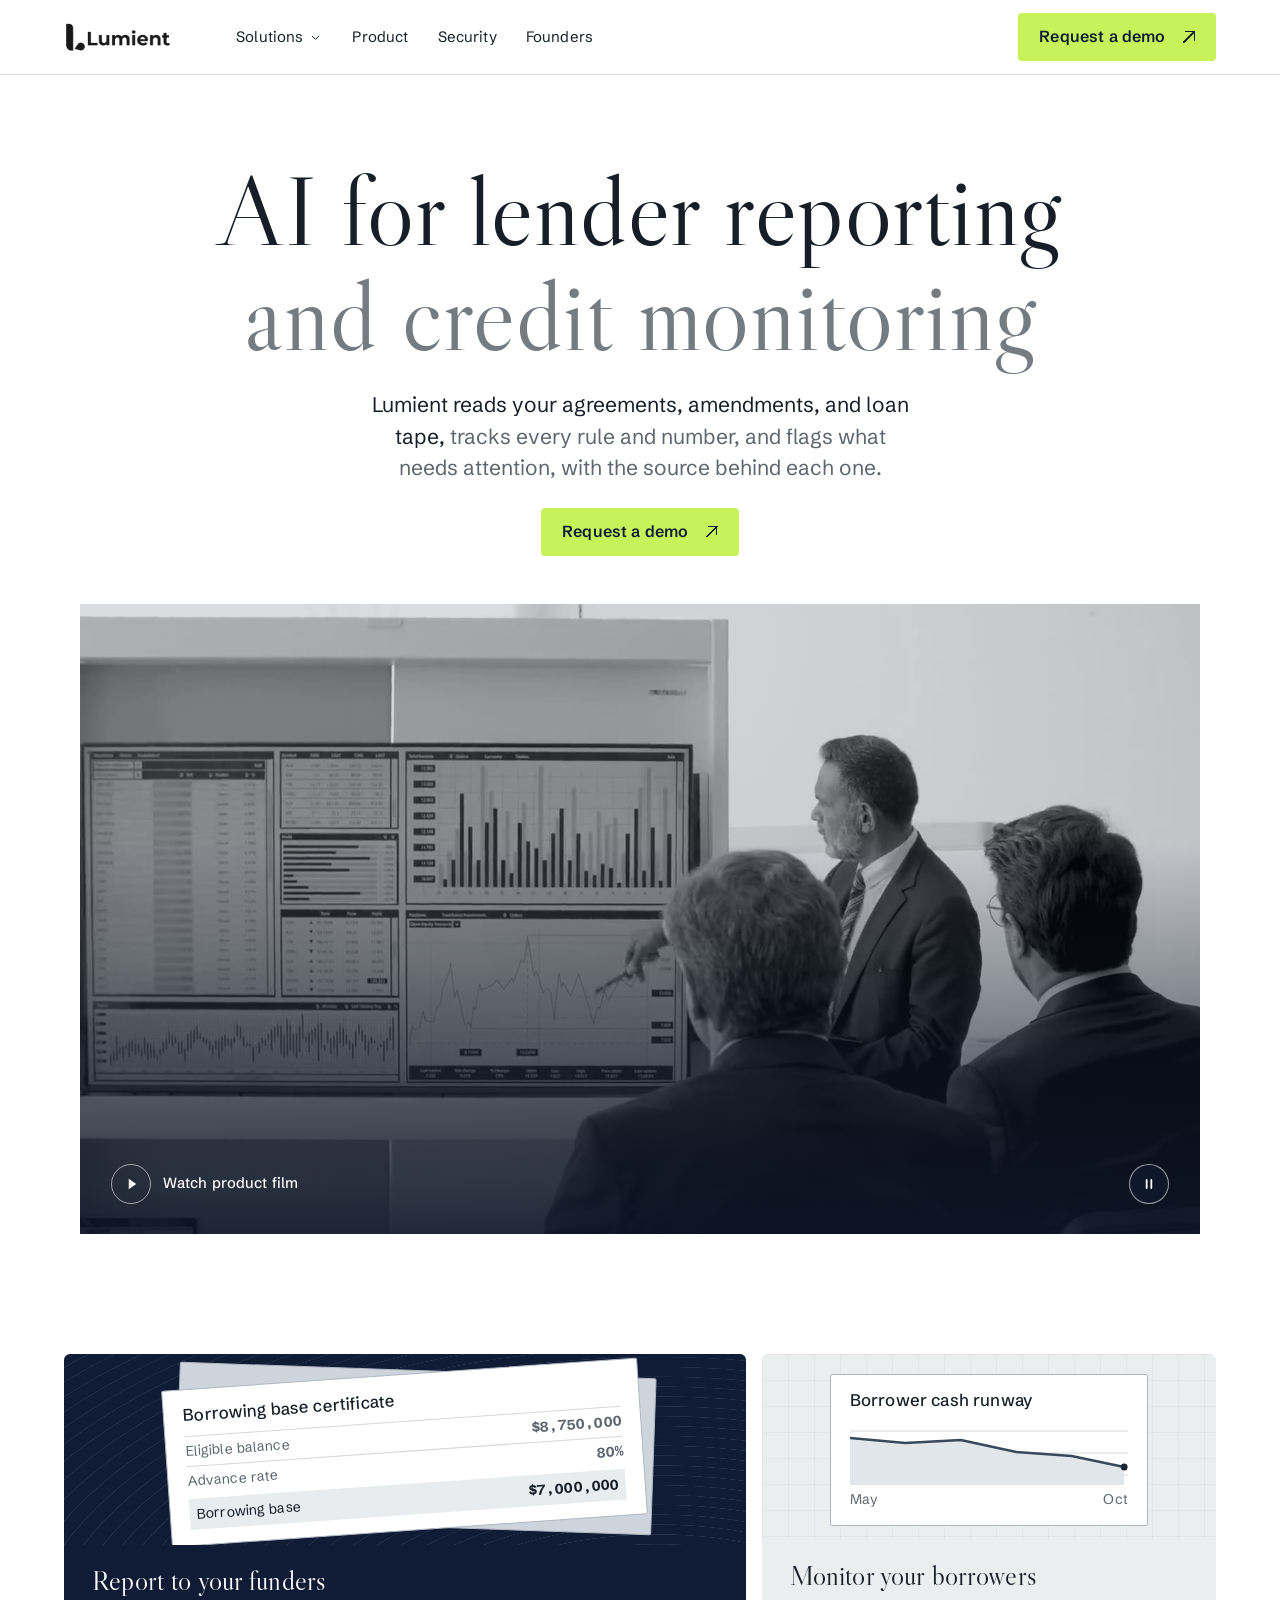
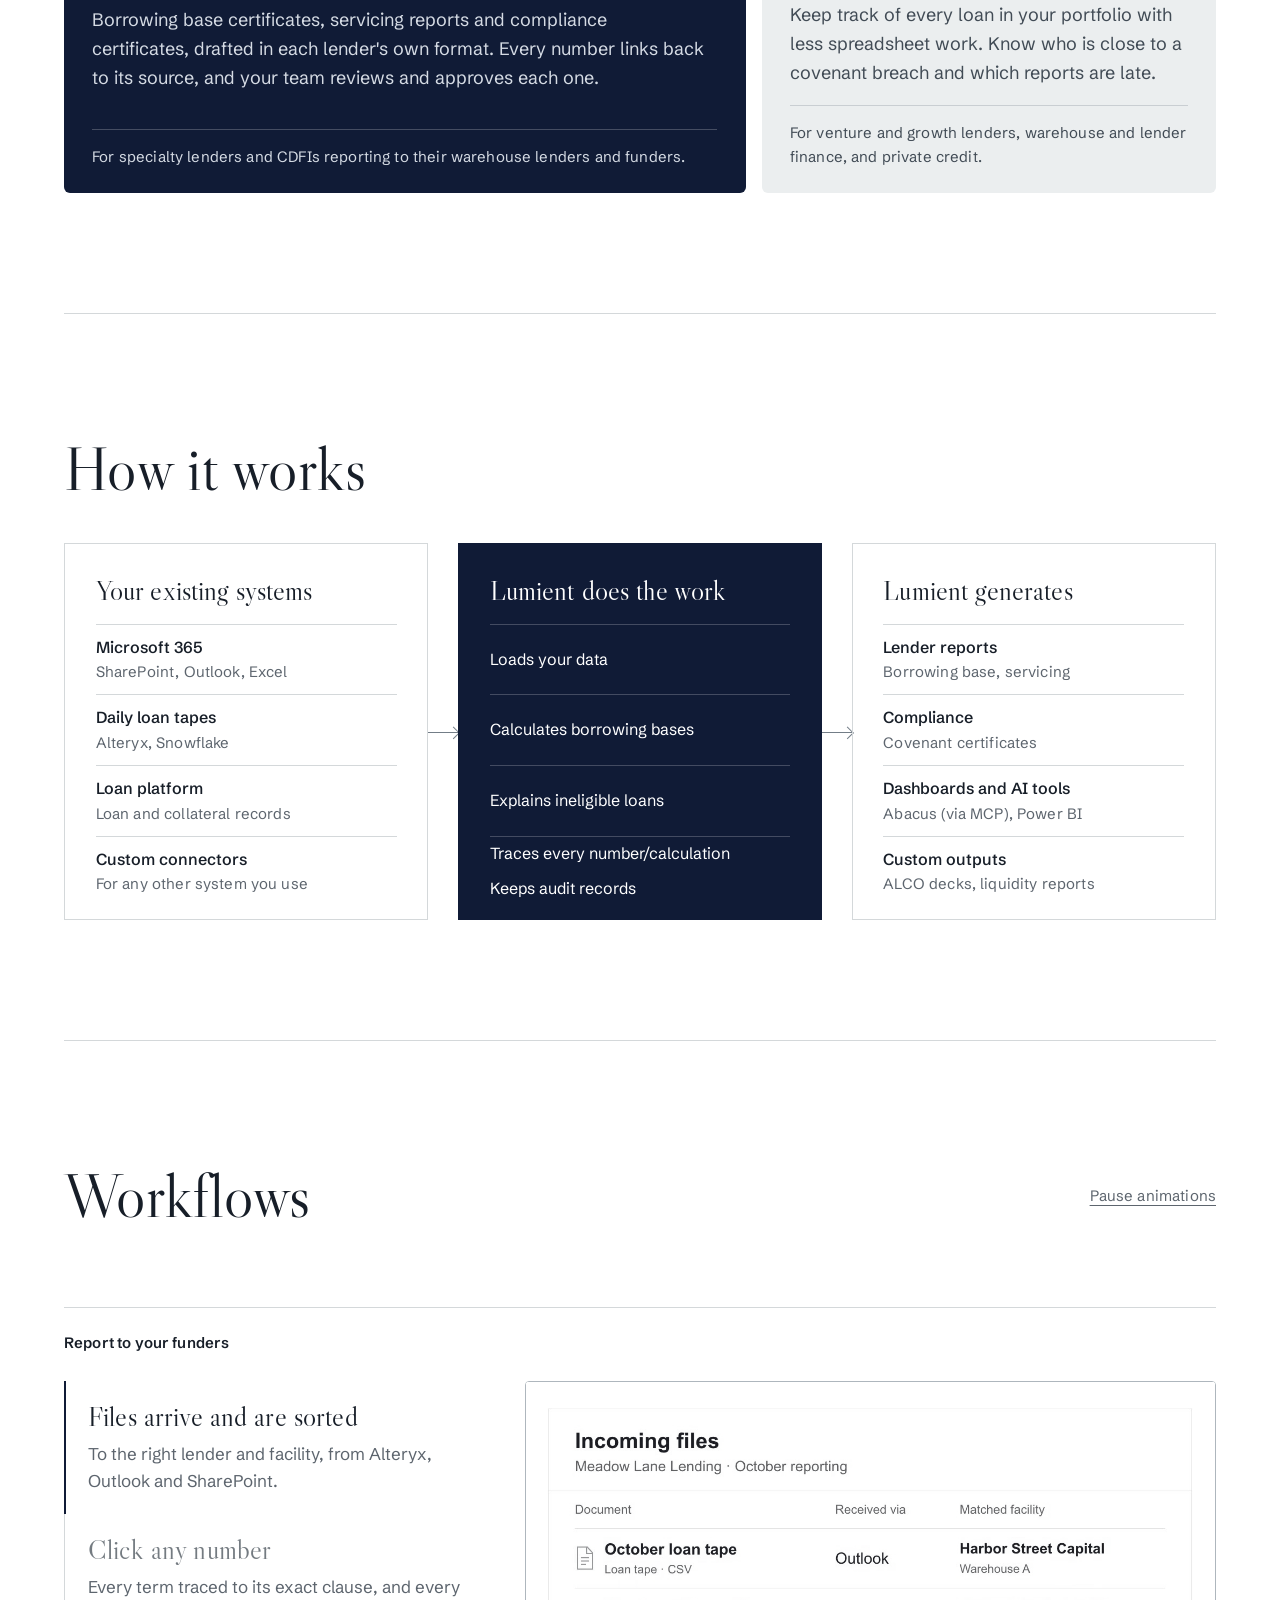
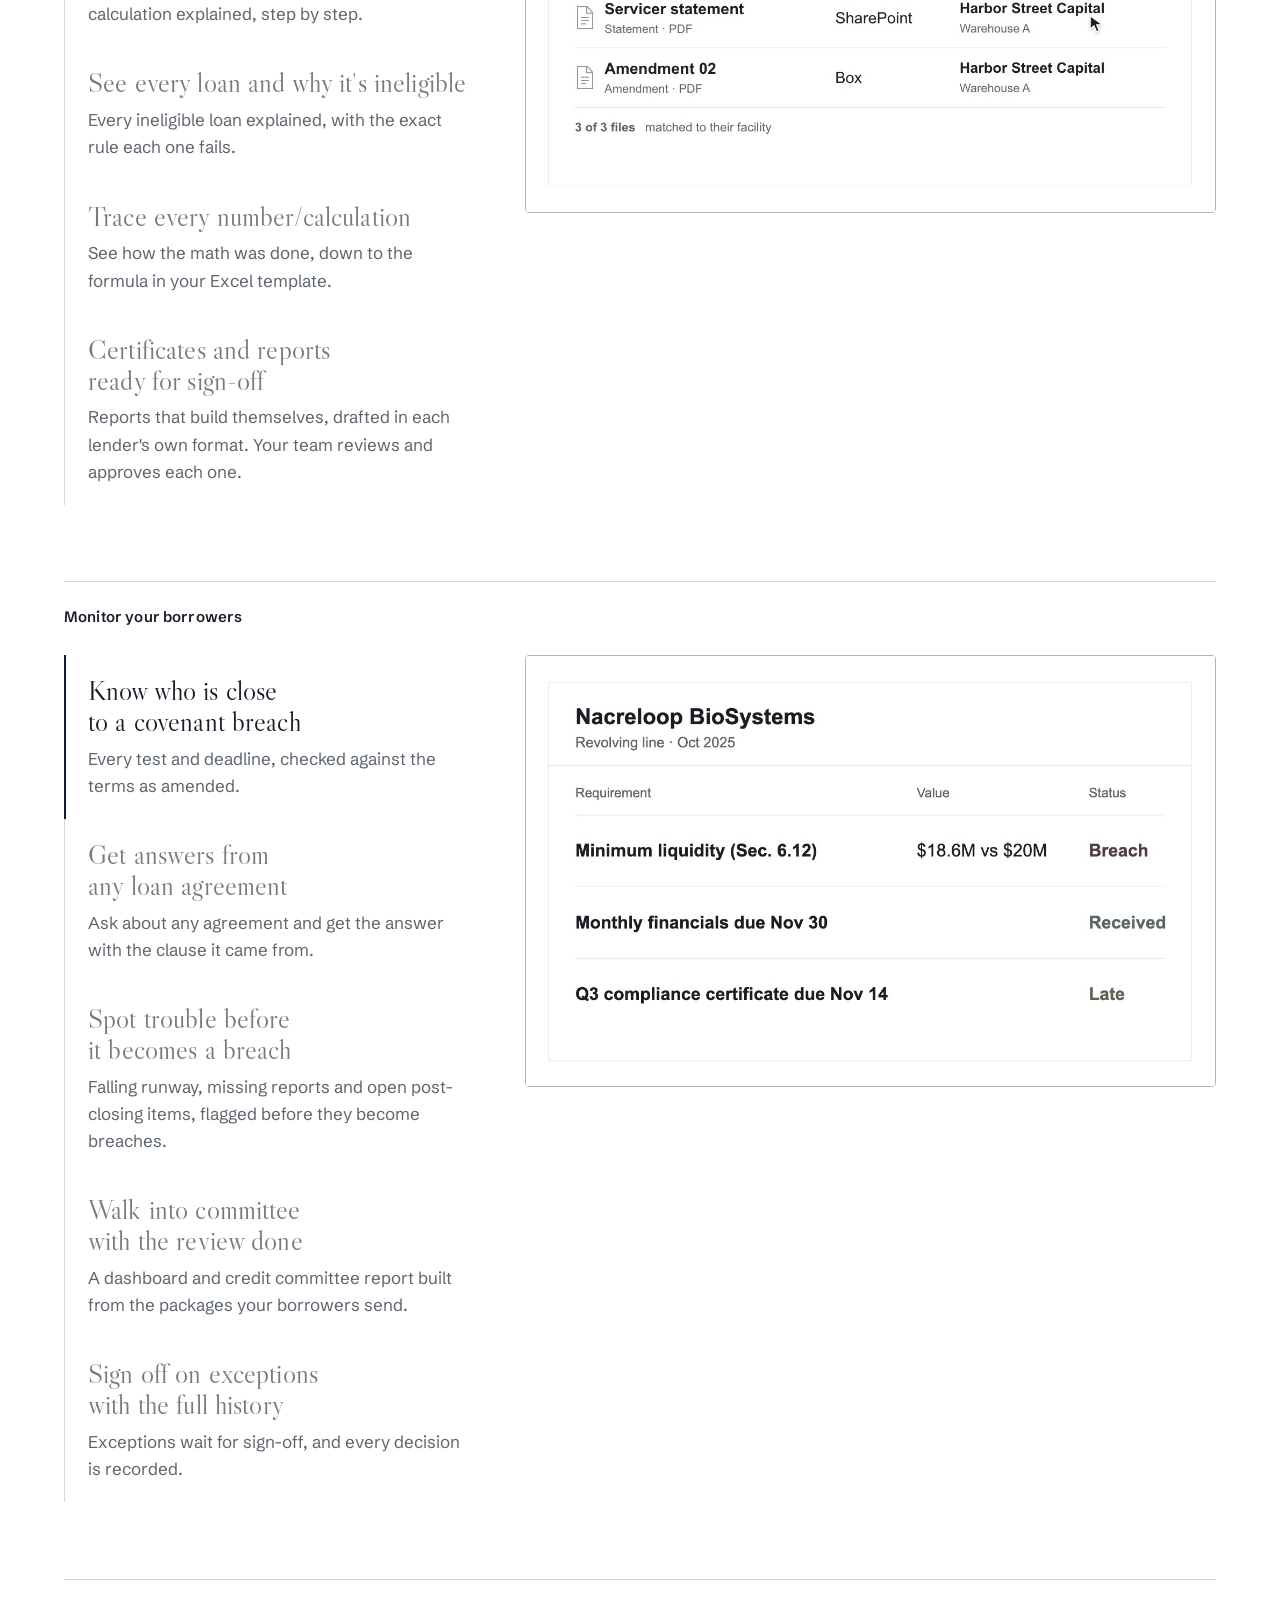
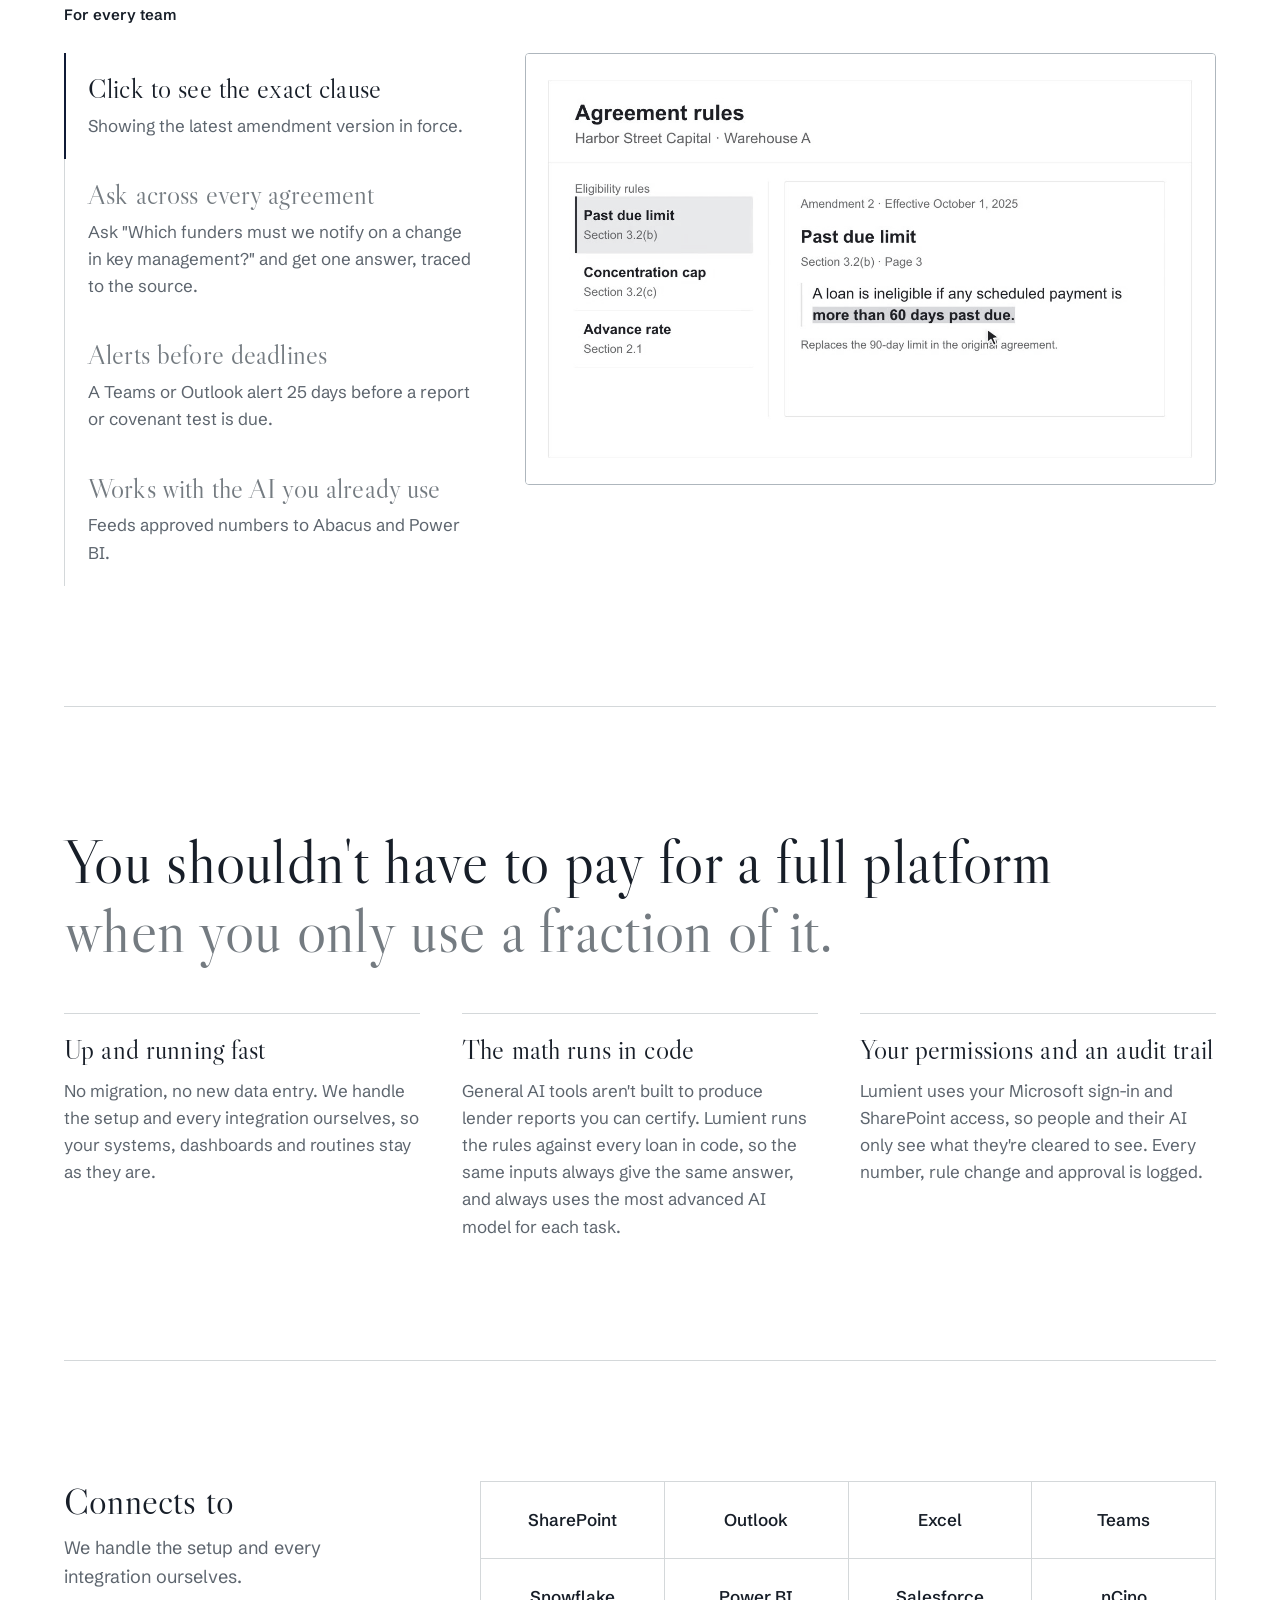
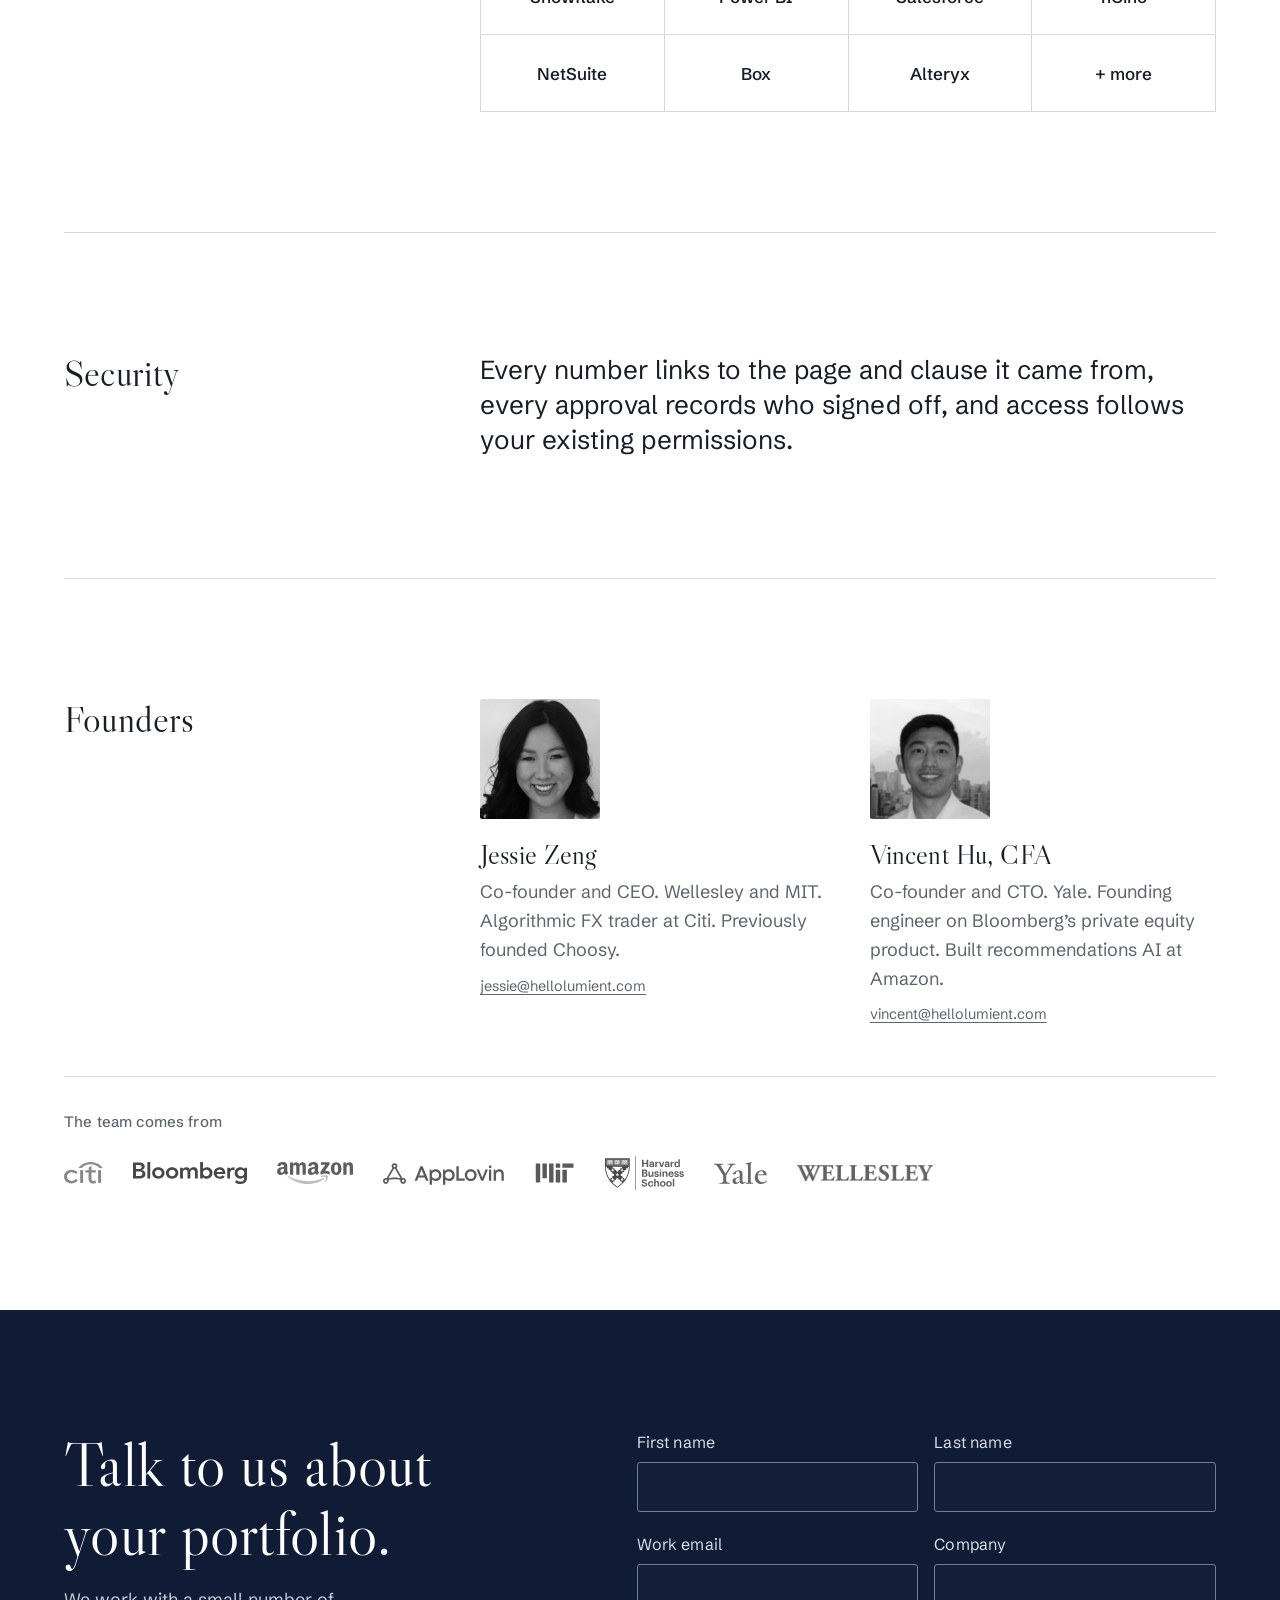
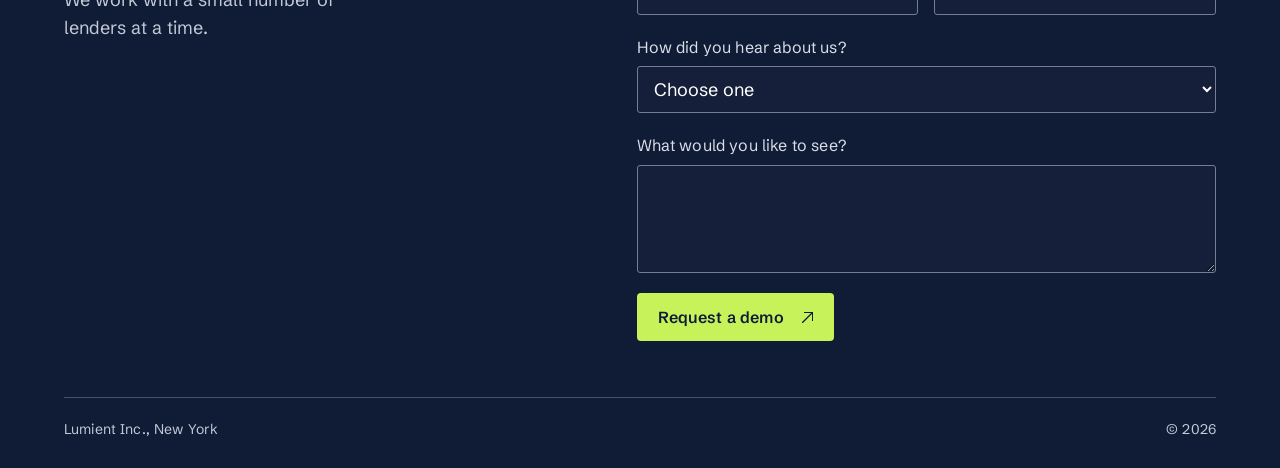
==== index.html @ a091b23a "Refine homepage sizing and visual hierarchy" ====
<!doctype html>
<html lang="en">
<head>
  <meta charset="utf-8">
  <meta name="viewport" content="width=device-width,initial-scale=1,viewport-fit=cover">
  <title>AI for lender reporting and credit monitoring</title>
  <meta name="description" content="Lumient reads your agreements, amendments, and loan tape, tracks every rule and number, and flags what needs attention, with the source behind each one.">
  <link rel="icon" href="favicon.png">
  <link rel="preload" href="fonts/LibreCaslonDisplay-Regular.woff2" as="font" type="font/woff2" crossorigin>
  <link rel="preload" href="fonts/SchibstedGrotesk-Variable.woff2" as="font" type="font/woff2" crossorigin>
  <link rel="preload" href="bg-montage.jpg" as="image" fetchpriority="high">
  <link rel="stylesheet" href="homepage.css">
  <script src="homepage.js" defer></script>
</head>
<body>
<a class="skip" href="#solutions">Skip to solutions</a>
<header class="hero" id="home">
  <div class="nav-wrap">
    <div class="in nav">
      <a class="logo" href="#home" aria-label="Lumient home"><img src="logo-white.png" alt="Lumient" width="140" height="40"></a>
      <button class="nav-toggle" type="button" aria-label="Navigation menu" aria-expanded="false" aria-controls="primary-nav"><svg class="icon" viewBox="0 0 24 24" aria-hidden="true" fill="none" stroke="currentColor" stroke-width="1.6" stroke-linecap="round" stroke-linejoin="round"><path d="M3 7h18 M3 12h18 M3 17h18"/></svg></button>
      <nav aria-label="Main" id="primary-nav">
        <details class="solutions-menu">
          <summary>Solutions <svg class="icon" viewBox="0 0 24 24" aria-hidden="true" fill="none" stroke="currentColor" stroke-width="1.6" stroke-linecap="round" stroke-linejoin="round"><path d="m7 10 5 5 5-5"/></svg></summary>
          <div class="dropdown">
            <a href="#report"><svg class="icon" viewBox="0 0 24 24" aria-hidden="true" fill="none" stroke="currentColor" stroke-width="1.6" stroke-linecap="round" stroke-linejoin="round"><path d="M5 3h10l4 4v14H5z M14 3v5h5 M8 12h8 M8 16h6"/></svg> Report to your funders</a>
            <a href="#monitor"><svg class="icon" viewBox="0 0 24 24" aria-hidden="true" fill="none" stroke="currentColor" stroke-width="1.6" stroke-linecap="round" stroke-linejoin="round"><path d="M3 18V5 M3 18h18 M6 14l4-5 4 3 6-7"/></svg> Monitor your borrowers</a>
          </div>
        </details>
        <a href="#features">Product</a><a href="#trust">Security</a><a href="#team">Founders</a>
      </nav>
      <a class="btn btn-cta nav-demo" href="#contact">Request a demo</a>
    </div>
  </div>
  <div class="in hero-copy">
    <h1>AI for lender reporting <span>and credit monitoring</span></h1>
    <p>Lumient reads your agreements, amendments, and loan tape, <span>tracks every rule and number, and flags what needs attention, with the source behind each one.</span></p>
    <a class="btn btn-cta" href="#contact">Request a demo</a>
  </div>
  <div class="in hero-film">
    <video class="hero-bg" data-src="bg-montage.mp4" poster="bg-montage.jpg" muted loop playsinline preload="none" aria-hidden="true"></video>
    <a href="lumient-film.mp4" class="film-link"><svg class="icon" viewBox="0 0 24 24" aria-hidden="true" fill="none" stroke="currentColor" stroke-width="1.6" stroke-linecap="round" stroke-linejoin="round"><path d="m9 5 10 7-10 7z" fill="currentColor" stroke="none"/></svg> Watch product film</a>
    <button class="motion-control hero-motion" aria-label="Pause animations" type="button" hidden><svg class="icon" viewBox="0 0 24 24" aria-hidden="true" fill="none" stroke="currentColor" stroke-width="1.6" stroke-linecap="round" stroke-linejoin="round"><path d="M8 5v14 M16 5v14" stroke-width="3"/></svg></button>
  </div>
</header>
<dialog id="film-dialog" aria-label="Lumient product film">
  <button type="button" class="film-close" aria-label="Close film"><svg class="icon" viewBox="0 0 24 24" aria-hidden="true" fill="none" stroke="currentColor" stroke-width="1.6" stroke-linecap="round" stroke-linejoin="round"><path d="m6 6 12 12 M18 6 6 18"/></svg></button>
  <video loading="lazy" data-src="lumient-film.mp4" poster="lumient-film-poster.jpg" controls playsinline preload="none" aria-label="Lumient product film"></video>
</dialog>
<main>
  <section class="solutions in" id="solutions" aria-label="Solutions">
    <article class="job-card">
      <div class="job-art report-art" aria-hidden="true">
        <div class="sheet-back"></div><div class="sheet"><div class="sheet-caption">Borrowing base certificate</div><div class="sheet-line"><span>Eligible balance</span><b>$8,750,000</b></div><div class="sheet-line"><span>Advance rate</span><b>80%</b></div><div class="sheet-total"><span>Borrowing base</span><b>$7,000,000</b></div></div>
      </div>
      <div class="job-copy"><h2><a href="#report">Report to your funders</a></h2>
      <p>Borrowing base certificates, servicing reports and compliance certificates, drafted in each lender's own format. Every number links back to its source, and your team reviews and approves each one.</p>
      <p class="audience">For specialty lenders and CDFIs reporting to their warehouse lenders and funders.</p></div>
    </article>
    <article class="job-card">
      <div class="job-art monitor-art" aria-hidden="true">
        <div class="chart-sheet"><div class="sheet-caption">Borrower cash runway</div>
        <div class="spark"><svg viewBox="0 0 286 64" preserveAspectRatio="none"><path d="M0 10H286 M0 32H286 M0 54H286" fill="none" stroke="#d7dce0"/><path d="M0 17L57 22 114 19 171 31 228 35 282 46V64H0Z" fill="#e1e6eb"/><path d="M0 17L57 22 114 19 171 31 228 35 282 46" fill="none" stroke="#39495c" stroke-width="2.5"/><circle cx="282" cy="46" r="3.5" fill="#182537"/></svg></div>
        <div class="chart-axis"><span>May</span><span>Oct</span></div></div>
      </div>
      <div class="job-copy"><h2><a href="#monitor">Monitor your borrowers</a></h2>
      <p>Keep track of every loan in your portfolio with less spreadsheet work. Know who is close to a covenant breach and which reports are late.</p>
      <p class="audience">For venture and growth lenders, warehouse and lender finance, and private credit.</p></div>
    </article>
  </section>
  <section class="how" aria-labelledby="how-title"><div class="in">
    <h2 id="how-title">How it works</h2>
    <ol class="flow"><li class="flow-step"><h3>Your existing systems</h3><ul><li><strong>Microsoft 365</strong> <small>SharePoint, Outlook, Excel</small></li><li><strong>Daily loan tapes</strong> <small>Alteryx, Snowflake</small></li><li><strong>Loan platform</strong> <small>Loan and collateral records</small></li><li><strong>Custom connectors</strong> <small>For any other system you use</small></li></ul></li>
<li class="flow-step"><h3>Lumient does the work</h3><ul><li>Loads your data</li><li>Calculates borrowing bases</li><li>Explains ineligible loans</li><li>Traces every number/calculation</li><li>Keeps audit records</li></ul></li>
<li class="flow-step"><h3>Lumient generates</h3><ul><li><strong>Lender reports</strong> <small>Borrowing base, servicing</small></li><li><strong>Compliance</strong> <small>Covenant certificates</small></li><li><strong>Dashboards and AI tools</strong> <small>Abacus (via MCP), Power BI</small></li><li><strong>Custom outputs</strong> <small>ALCO decks, liquidity reports</small></li></ul></li></ol>
  </div></section>
  <section class="workflows in" id="features">
    <div class="workflow-heading"><h2>Workflows</h2><button class="motion-switch" hidden type="button">Pause animations</button></div>
      <section class="workflow-group" id="report" aria-labelledby="report-title">
        <h3 class="group-label" id="report-title">Report to your funders</h3>
        <div class="workflow-layout">
          <div class="workflow-steps">
          <article class="workflow-step" id="step-files">
            <h4><a href="#step-files">Files arrive and are sorted</a></h4>
            <p>To the right lender and facility, from Alteryx, Outlook and SharePoint.</p>
            <div class="clip-slot"><video class="workflow-clip" loading="lazy" data-src="feat-files.mp4" poster="feat-files.jpg" muted loop playsinline preload="none" aria-label="Files arrive and are sorted"></video></div>
          </article>
          <article class="workflow-step" id="step-borrowing-base">
            <h4><a href="#step-borrowing-base">Click any number</a></h4>
            <p>Every term traced to its exact clause, and every calculation explained, step by step.</p>
            <div class="clip-slot"><video class="workflow-clip" loading="lazy" data-src="feat-borrowing-base.mp4" poster="feat-borrowing-base.jpg" muted loop playsinline preload="none" aria-label="Click any number"></video></div>
          </article>
          <article class="workflow-step" id="step-ineligible">
            <h4><a href="#step-ineligible">See every loan and why it's ineligible</a></h4>
            <p>Every ineligible loan explained, with the exact rule each one fails.</p>
            <div class="clip-slot"><video class="workflow-clip" loading="lazy" data-src="feat-ineligible.mp4" poster="feat-ineligible.jpg" muted loop playsinline preload="none" aria-label="See every loan and why it's ineligible"></video></div>
          </article>
          <article class="workflow-step" id="step-template">
            <h4><a href="#step-template">Trace every number/calculation</a></h4>
            <p>See how the math was done, down to the formula in your Excel template.</p>
            <div class="clip-slot"><video class="workflow-clip" loading="lazy" data-src="feat-template.mp4" poster="feat-template.jpg" muted loop playsinline preload="none" aria-label="Trace every number/calculation"></video></div>
          </article>
          <article class="workflow-step" id="step-sign-off">
            <h4><a href="#step-sign-off">Certificates and reports ready for sign-off</a></h4>
            <p>Reports that build themselves, drafted in each lender's own format. Your team reviews and approves each one.</p>
            <div class="clip-slot"><video class="workflow-clip" loading="lazy" data-src="feat-sign-off.mp4" poster="feat-sign-off.jpg" muted loop playsinline preload="none" aria-label="Certificates and reports ready for sign-off"></video></div>
          </article>
          </div>
          <div class="media-column"><div class="media-stage"></div></div>
        </div>
      </section>
      <section class="workflow-group" id="monitor" aria-labelledby="monitor-title">
        <h3 class="group-label" id="monitor-title">Monitor your borrowers</h3>
        <div class="workflow-layout">
          <div class="workflow-steps">
          <article class="workflow-step" id="step-covenants">
            <h4><a href="#step-covenants">Know who is close to a covenant breach</a></h4>
            <p>Every test and deadline, checked against the terms as amended.</p>
            <div class="clip-slot"><video class="workflow-clip" loading="lazy" data-src="feat-covenants.mp4" poster="feat-covenants.jpg" muted loop playsinline preload="none" aria-label="Know who is close to a covenant breach"></video></div>
          </article>
          <article class="workflow-step" id="step-answers">
            <h4><a href="#step-answers">Get answers from any loan agreement</a></h4>
            <p>Ask about any agreement and get the answer with the clause it came from.</p>
            <div class="clip-slot"><video class="workflow-clip" loading="lazy" data-src="feat-answers.mp4" poster="feat-answers.jpg" muted loop playsinline preload="none" aria-label="Get answers from any loan agreement"></video></div>
          </article>
          <article class="workflow-step" id="step-warnings">
            <h4><a href="#step-warnings">Spot trouble before it becomes a breach</a></h4>
            <p>Falling runway, missing reports and open post-closing items, flagged before they become breaches.</p>
            <div class="clip-slot"><video class="workflow-clip" loading="lazy" data-src="feat-warnings.mp4" poster="feat-warnings.jpg" muted loop playsinline preload="none" aria-label="Spot trouble before it becomes a breach"></video></div>
          </article>
          <article class="workflow-step" id="step-review">
            <h4><a href="#step-review">Walk into committee with the review done</a></h4>
            <p>A dashboard and credit committee report built from the packages your borrowers send.</p>
            <div class="clip-slot"><video class="workflow-clip" loading="lazy" data-src="feat-review.mp4" poster="feat-review.jpg" muted loop playsinline preload="none" aria-label="Walk into committee with the review done"></video></div>
          </article>
          <article class="workflow-step" id="step-audit">
            <h4><a href="#step-audit">Sign off on exceptions with the full history</a></h4>
            <p>Exceptions wait for sign-off, and every decision is recorded.</p>
            <div class="clip-slot"><video class="workflow-clip" loading="lazy" data-src="feat-audit.mp4" poster="feat-audit.jpg" muted loop playsinline preload="none" aria-label="Sign off on exceptions with the full history"></video></div>
          </article>
          </div>
          <div class="media-column"><div class="media-stage"></div></div>
        </div>
      </section>
      <section class="workflow-group" id="every-team" aria-labelledby="every-team-title">
        <h3 class="group-label" id="every-team-title">For every team</h3>
        <div class="workflow-layout">
          <div class="workflow-steps">
          <article class="workflow-step" id="step-amended-clause">
            <h4><a href="#step-amended-clause">Click to see the exact clause</a></h4>
            <p>Showing the latest amendment version in force.</p>
            <div class="clip-slot"><video class="workflow-clip" loading="lazy" data-src="feat-amended-clause.mp4" poster="feat-amended-clause.jpg" muted loop playsinline preload="none" aria-label="Click to see the exact clause"></video></div>
          </article>
          <article class="workflow-step" id="step-agreements">
            <h4><a href="#step-agreements">Ask across every agreement</a></h4>
            <p>Ask "Which funders must we notify on a change in key management?" and get one answer, traced to the source.</p>
            <div class="clip-slot"><video class="workflow-clip" loading="lazy" data-src="feat-agreements.mp4" poster="feat-agreements.jpg" muted loop playsinline preload="none" aria-label="Ask across every agreement"></video></div>
          </article>
          <article class="workflow-step" id="step-deadlines">
            <h4><a href="#step-deadlines">Alerts before deadlines</a></h4>
            <p>A Teams or Outlook alert 25 days before a report or covenant test is due.</p>
            <div class="clip-slot"><video class="workflow-clip" loading="lazy" data-src="feat-deadlines.mp4" poster="feat-deadlines.jpg" muted loop playsinline preload="none" aria-label="Alerts before deadlines"></video></div>
          </article>
          <article class="workflow-step" id="step-copilot">
            <h4><a href="#step-copilot">Works with the AI you already use</a></h4>
            <p>Feeds approved numbers to Abacus and Power BI.</p>
            <div class="clip-slot"><video class="workflow-clip" loading="lazy" data-src="feat-copilot.mp4" poster="feat-copilot.jpg" muted loop playsinline preload="none" aria-label="Works with the AI you already use"></video></div>
          </article>
          </div>
          <div class="media-column"><div class="media-stage"></div></div>
        </div>
      </section>
  </section>
  <section class="comparison"><div class="in">
    <h2>You shouldn't have to pay for a full platform <span>when you only use a fraction of it.</span></h2>
    <div class="points">
      <article><h3>Up and running fast</h3><p>No migration, no new data entry. We handle the setup and every integration ourselves, so your systems, dashboards and routines stay as they are.</p></article>
      <article><h3>The math runs in code</h3><p>General AI tools aren't built to produce lender reports you can certify. Lumient runs the rules against every loan in code, so the same inputs always give the same answer, and always uses the most advanced AI model for each task.</p></article>
      <article><h3>Your permissions and an audit trail</h3><p>Lumient uses your Microsoft sign-in and SharePoint access, so people and their AI only see what they're cleared to see. Every number, rule change and approval is logged.</p></article>
    </div>
  </div></section>
  <section class="integrations in" aria-labelledby="connects-title">
    <div><h2 id="connects-title">Connects to</h2><p>We handle the setup and every integration ourselves.</p></div>
    <ul><li>SharePoint</li><li>Outlook</li><li>Excel</li><li>Teams</li><li>Snowflake</li><li>Power BI</li><li>Salesforce</li><li>nCino</li><li>NetSuite</li><li>Box</li><li>Alteryx</li><li>+ more</li></ul>
  </section>
  <section class="security" id="trust"><div class="in">
    <h2>Security</h2><p>Every number links to the page and clause it came from, every approval records who signed off, and access follows your existing permissions.</p>
  </div></section>
</main>
<section class="sec" id="team">
  <div class="in founders">
    <h2>Founders</h2>
    <div class="people">
      <p><img class="face" loading="lazy" src="jessie.jpg" alt="Jessie Zeng" width="96" height="96"><b>Jessie Zeng</b>Co-founder and CEO. Wellesley and MIT. Algorithmic FX trader at Citi. Previously founded Choosy.<br><a href="mailto:jessie@hellolumient.com">jessie@hellolumient.com</a></p>
      <p><img class="face" loading="lazy" src="vincent.jpg" alt="Vincent Hu" width="96" height="96"><b>Vincent Hu, CFA</b>Co-founder and CTO. Yale. Founding engineer on Bloomberg&rsquo;s private equity product. Built recommendations AI at Amazon.<br><a href="mailto:vincent@hellolumient.com">vincent@hellolumient.com</a></p>
    </div>
    <div class="creds"><span class="lbl">The team comes from</span><div class="logos"><img class="lc" src="logos/citi.svg" alt="Citi" loading="lazy"><img class="ld" src="logos/citi-white.svg" alt="" aria-hidden="true" loading="lazy"><img class="lc" src="logos/bloomberg.svg" alt="Bloomberg" loading="lazy"><img class="ld" src="logos/bloomberg-white.svg" alt="" aria-hidden="true" loading="lazy"><img class="lc" src="logos/amazon.svg" alt="Amazon" loading="lazy"><img class="ld" src="logos/amazon-white.svg" alt="" aria-hidden="true" loading="lazy"><img class="lc" src="logos/applovin.svg" alt="AppLovin" loading="lazy"><img class="ld" src="logos/applovin-white.svg" alt="" aria-hidden="true" loading="lazy"><img class="lc" src="logos/mit.svg" alt="MIT" loading="lazy"><img class="ld" src="logos/mit-white.svg" alt="" aria-hidden="true" loading="lazy"><img class="lc" src="logos/hbs.svg" alt="Harvard Business School" loading="lazy"><img class="ld" src="logos/hbs-white.svg" alt="" aria-hidden="true" loading="lazy"><img class="lc" src="logos/yale.svg" alt="Yale" loading="lazy"><img class="ld" src="logos/yale-white.svg" alt="" aria-hidden="true" loading="lazy"><img class="lc" src="logos/wellesley.png" alt="Wellesley College" loading="lazy"><img class="ld" src="logos/wellesley-white.png" alt="" aria-hidden="true" loading="lazy"></div></div>
  </div>
</section>

<footer class="closer" id="contact">
  <div class="in">
    <div class="contact-intro">
      <h2>Talk to us about your portfolio.</h2>
      <p>We work with a small number of lenders at a time.</p>
    </div>
    <form class="demo-form" id="demo-form" action="https://api.web3forms.com/submit" method="POST">
      <input type="hidden" name="access_key" value="3d128e38-8191-4d50-bae7-05f7e5691275">
      <input type="hidden" name="subject" value="Demo request from hellolumient.com">
      <input type="hidden" name="from_name" value="Lumient website">
      <input type="hidden" name="cc" value="jessie@hellolumient.com">
      <input type="hidden" name="redirect" value="https://hellolumient.com/?sent=1#contact">
      <input type="checkbox" name="botcheck" class="hp" tabindex="-1" autocomplete="off" aria-hidden="true">
      <div class="ff"><label for="df-first">First name</label><input id="df-first" name="First Name" required autocomplete="given-name"></div>
      <div class="ff"><label for="df-last">Last name</label><input id="df-last" name="Last Name" required autocomplete="family-name"></div>
      <div class="ff"><label for="df-email">Work email</label><input id="df-email" type="email" name="Email" required autocomplete="email"></div>
      <div class="ff"><label for="df-company">Company</label><input id="df-company" name="Company" required autocomplete="organization"></div>
      <div class="ff full"><label for="df-source">How did you hear about us?</label><select id="df-source" name="Heard About Us"><option value="">Choose one</option><option>Conference or event</option><option>Referral or introduction</option><option>LinkedIn</option><option>Search</option><option>Other</option></select></div>
      <div class="ff full"><label for="df-msg">What would you like to see?</label><textarea id="df-msg" name="Message" rows="3"></textarea></div>
      <div class="full"><button class="btn btn-cta" type="submit">Request a demo</button></div>
      <p class="full sent" id="df-sent" hidden>Thanks. We&rsquo;ll be in touch within one business day.</p>
    </form>
    <div class="foot"><span>Lumient Inc., New York</span><span>&copy; 2026</span></div>
  </div>
</footer>
</body>
</html>
---- homepage.css ----
@font-face {
  font-family: 'Libre Caslon Display';
  src: url("fonts/LibreCaslonDisplay-Regular.woff2") format("woff2");
  font-weight: 400;
  font-display: swap;
}
@font-face {
  font-family: 'Schibsted Grotesk';
  src: url("fonts/SchibstedGrotesk-Variable.woff2") format("woff2");
  font-weight: 400 700;
  font-display: swap;
}
:root {
  color-scheme: light;
  --ink: #171e28;
  --muted: #5d656e;
  --secondary: #747b81;
  --line: #d4d8da;
  --soft: #f1f3f3;
  --navy: #101b36;
  --pale: #c2cad5;
  --cta: #c8f25a;
  --serif: 'Libre Caslon Display', Georgia, serif;
  --sans: 'Schibsted Grotesk', system-ui, -apple-system, 'Segoe UI', sans-serif;
  --body-size: 1.125rem;
  --major-size: clamp(3rem, 4.8vw, 4.75rem);
  --minor-size: clamp(1.875rem, 2.9vw, 2.875rem);
  --item-size: clamp(1.625rem, 2.15vw, 1.875rem);
  --space: clamp(120px, 9vw, 156px);
  --gutter: clamp(20px, 5vw, 76px);
}
*, *::before, *::after { box-sizing: border-box; }
body { margin: 0; background: white; color: var(--ink); font: 400 var(--body-size)/1.6 var(--sans); font-kerning: normal; letter-spacing: 0; }
.in { width: min(calc(100% - 2 * var(--gutter)), 1248px); margin-inline: auto; }
img { max-width: 100%; }
h1, h2, h3, h4, p { margin: 0; }
h1, h2, .flow-step h3, .points h3, .workflow-step h4, .people b {
  font: 400 var(--item-size)/1.12 var(--serif);
  font-kerning: normal;
  letter-spacing: .005em;
  text-wrap: balance;
}
h2 { font-size: var(--major-size); }
.integrations h2, .security h2, .founders h2 { font-size: var(--minor-size); }
a { color: inherit; text-underline-offset: .2em; }
button, summary { cursor: pointer; }
button, input, select, textarea { font: inherit; color: inherit; }
.btn, button, .nav nav, .film-link, .sheet-caption, .sheet-line, .sheet-total, .chart-axis,
.audience, .flow-step small, .group-label, .creds .lbl, .ff label, .foot, th { letter-spacing: .01em; }
[hidden] { display: none !important; }
:focus-visible { outline: 2px solid currentColor; outline-offset: 4px; }
.icon { width: 24px; height: 24px; flex: none; }
.btn {
  display: inline-flex; align-items: center; justify-content: center; gap: 18px;
  min-height: 48px; padding: 11px 20px; border-radius: 4px; border: 1px solid transparent;
  font: 600 1rem/1.35 var(--sans); font-kerning: normal; text-decoration: none;
}
.btn-cta { background: var(--cta); color: var(--navy); }
.btn-cta::after {
  content: ''; width: .72em; height: .72em;
  background: linear-gradient(currentColor, currentColor) right top / 82% 1.4px no-repeat,
              linear-gradient(currentColor, currentColor) right top / 1.4px 82% no-repeat,
              linear-gradient(-45deg, transparent 45%, currentColor 46% 54%, transparent 55%);
}
.btn-cta:hover { background: #d6fa7e; }
.skip { position: absolute; z-index: 10; background: white; padding: 8px 16px; transform: translateY(-150%); }
.skip:focus { transform: translateY(4px); }

.nav-wrap { border-bottom: 1px solid var(--line); position: relative; z-index: 3; }
.nav { position: relative; display: flex; align-items: center; gap: clamp(32px, 5vw, 80px); min-height: 74px; }
.logo { display: inline-flex; }
.logo img { width: auto; height: 31px; filter: brightness(0) saturate(100%) opacity(.9); }
.nav nav { display: flex; align-items: center; gap: 29px; font-size: .9375rem; }
.nav nav a, .solutions-menu summary { text-decoration: none; }
.nav nav a:hover, .solutions-menu summary:hover { text-decoration: underline; }
.nav-demo { margin-left: auto; white-space: nowrap; }
.solutions-menu { position: relative; }
.solutions-menu summary { display: inline-flex; align-items: center; gap: 5px; list-style: none; }
summary::-webkit-details-marker { display: none; }
summary .icon { width: 15px; height: 15px; }
details[open] summary .icon { transform: rotate(180deg); }
.dropdown { position: absolute; top: calc(100% + 15px); left: -16px; width: max-content; padding: 5px; border: 1px solid var(--line); background: white; }
.dropdown a { display: flex; align-items: center; gap: 10px; padding: 10px; }
.dropdown a:hover, .dropdown a:focus-visible { background: var(--soft); }
.nav-toggle { display: none; }

.hero-copy { text-align: center; padding-block: clamp(70px, 6.5vw, 104px) clamp(40px, 3.8vw, 66px); }
.hero h1 { font-size: clamp(3.9rem, 7.7vw, 8rem); line-height: 1.06; }
.hero h1 span { display: block; color: var(--secondary); }
.hero-copy p { max-width: 42ch; margin: 22px auto 24px; font-size: clamp(1.3125rem, 1.55vw, 1.375rem); line-height: 1.5; text-wrap: pretty; }
.hero-copy p span { color: var(--muted); }
.hero-film {
  position: relative; isolation: isolate; display: flex; align-items: flex-end; justify-content: space-between;
  max-width: 1120px; aspect-ratio: 16 / 9; padding: clamp(18px, 2.4vw, 36px); background: var(--navy); color: white; overflow: hidden;
}
.hero-bg, .hero-film::after { position: absolute; inset: 0; width: 100%; height: 100%; z-index: -2; }
.hero-bg { object-fit: contain; filter: grayscale(1); opacity: .85; }
.hero-film::after { content: ''; z-index: -1; background: linear-gradient(0deg, rgba(14,23,40,.86), transparent 62%); }
.film-link { display: inline-flex; align-items: center; gap: 12px; font-size: .92rem; font-weight: 500; text-decoration: none; }
.film-link:hover { text-decoration: underline; }
.film-link .icon, .motion-control, .film-close { width: 40px; height: 40px; border: 1px solid #ffffff91; border-radius: 50%; }
.film-link .icon { padding: 10px; }
.motion-control, .film-close { display: grid; place-items: center; color: white; background: #111c31a6; }
.motion-control .icon { width: 14px; height: 14px; }
.motion-control[aria-pressed="true"] .icon { display: none; }
.motion-control[aria-pressed="true"]::after { content: ''; border-block: 5px solid transparent; border-left: 8px solid currentColor; }
#film-dialog { position: fixed; width: min(1000px, 94vw); padding: 0; max-height: 94svh; border: 1px solid #555d6d; background: var(--navy); }
#film-dialog::backdrop { background: #0c111be6; }
#film-dialog video { display: block; width: 100%; max-height: 84svh; }
.film-close { position: absolute; top: 10px; right: 10px; z-index: 1; }

/* Each section shares a left edge and a fine rule with the next. */
.solutions, .how > .in, .workflows, .comparison > .in, .integrations, .security > .in, .founders { padding-block: var(--space); }
.how > .in, .workflows, .comparison > .in, .integrations, .security > .in, .founders { border-top: 1px solid var(--line); }
.solutions { display: grid; grid-template-columns: minmax(0, 3fr) minmax(0, 2fr); gap: 16px; }
.job-card {
  --card-line: #c9ced2;
  position: relative; overflow: hidden; display: flex; flex-direction: column;
  color: var(--ink); background: #ebeeef; border-radius: 6px;
}
.job-card:first-child { --card-line: #ffffff38; background: var(--navy); color: white; }
.job-art { display: grid; position: relative; isolation: isolate; align-items: center; justify-items: center; padding: 20px 0 14px; overflow: hidden; color: var(--ink); }
.report-art {
  background: repeating-radial-gradient(ellipse at 87% 170%, transparent 0 11px, #becbd81e 11.5px 12px, transparent 12.5px 18px);
}
.monitor-art { background-image: linear-gradient(#1527380a 1px, transparent 1px), linear-gradient(90deg,#1527380a 1px, transparent 1px); background-size: 26px 26px; }
.sheet, .sheet-back, .chart-sheet { grid-area: 1 / 1; width: 70%; border: 1px solid #aeb7c1; border-radius: 2px; background: #fff; }
.sheet, .chart-sheet { padding: 15px 19px; }
.sheet { transform: rotate(-4deg); }
.sheet-back { height: 100%; transform: translate(11px,-4px) rotate(2deg); background: #cdd4dc; }
.sheet-caption { font: 500 1.05rem/1.25 var(--sans); font-kerning: normal; margin-bottom: 10px; }
.sheet-line, .sheet-total, .chart-axis { display: flex; justify-content: space-between; align-items: center; gap: 6px; font-size: .875rem; line-height: 1.5; font-variant-numeric: tabular-nums; }
.sheet-line { color: var(--muted); padding-block: 4px; border-top: 1px solid var(--line); }
.sheet-total { margin-top: 3px; padding: 5px 7px; background: #e8ecef; }
.spark svg { width: 100%; height: 64px; display: block; }
.chart-axis { margin-top: 4px; color: var(--muted); }
.job-copy { flex: 1; display: flex; flex-direction: column; padding: 20px clamp(20px, 2.2vw, 34px) 24px; }
.job-copy h2 { font-size: var(--item-size); text-wrap: initial; }
.job-copy h2 a { text-decoration: none; }
.job-copy h2 a::after { content: ''; position: absolute; inset: 0; }
.job-copy h2 a:hover { text-decoration: underline; text-decoration-thickness: 1px; }
.job-card:focus-within { outline: 2px solid var(--ink); outline-offset: 4px; }
.job-copy p { margin-top: 10px; max-width: 56ch; color: #414b55; }
.job-card:first-child p { color: #d5dbe4; }
.job-copy .audience { max-width: none; margin-top: auto; padding-top: 15px; border-top: 1px solid var(--card-line); font-size: .9375rem; }
.job-copy p:not(.audience) { font-size: 1.125rem; margin-bottom: 18px; }

.flow { --gap: clamp(18px, 2.3vw, 36px); list-style: none; display: grid; grid-template-columns: repeat(3, minmax(0, 1fr)); gap: var(--gap); padding: 0; margin: 40px 0 0; }
.flow-step { position: relative; padding: clamp(19px, 2.4vw, 35px); border: 1px solid var(--line); }
.flow-step:nth-child(2) { background: var(--navy); color: white; border-color: var(--navy); }
.flow-step h3 { padding-bottom: 18px; }
.flow-step ul { list-style: none; margin: 0; padding: 0; }
.flow-step li { border-top: 1px solid var(--line); padding-block: 10px; font-size: 1rem; }
.flow-step strong { font-weight: 550; }
.flow-step small { display: block; color: var(--muted); font-size: .9375rem; }
.flow-step:nth-child(2) li { border-color: #ffffff36; }
.flow-step:not(:last-child)::after, .flow-step:not(:last-child)::before { content: ''; position: absolute; top: 50%; }
.flow-step:not(:last-child)::after { left: calc(100% + 1px); width: var(--gap); height: 1.5px; background: #737d87; }
.flow-step:not(:last-child)::before { left: calc(100% + var(--gap) - 8px); width: 9px; height: 9px; border: solid #737d87; border-width: 1.5px 1.5px 0 0; transform: translateY(-40%) rotate(45deg); }

@media (min-width: 801px) {
  /* Four shared bands. The last band holds two single-line tasks in the middle. */
  .flow { grid-template-rows: auto repeat(8, 1fr) 14px; row-gap: 0; }
  .flow-step, .flow-step ul { display: grid; grid-template-rows: subgrid; }
  .flow-step { grid-row: span 10; padding-block: 0; }
  .flow-step h3 { padding-top: clamp(19px, 2.4vw, 35px); }
  .flow-step ul { grid-row: span 8; }
  .flow-step li { grid-row: span 2; align-content: center; }
  .flow-step:nth-child(2) li:nth-last-child(-n+2) { grid-row: span 1; padding-block: 0; }
  .flow-step:nth-child(2) li:last-child { border-top: 0; }
}

.workflow-heading { display: flex; align-items: center; justify-content: space-between; gap: 16px; }
.motion-switch { display: inline-flex; align-items: center; gap: 9px; padding: 8px 0 8px 8px; background: transparent; border: 0; color: var(--muted); font-size: .9375rem; text-decoration: underline; text-underline-offset: 4px; }
.workflow-group { margin-top: clamp(54px, 6vw, 90px); border-top: 1px solid var(--line); padding-top: 24px; }
.group-label { font: 600 .9375rem/1.4 var(--sans); }
.creds .lbl { font: 500 .9375rem/1.4 var(--sans); font-kerning: normal; color: var(--muted); }
.workflow-layout { margin-top: 28px; }
.workflow-step + .workflow-step { margin-top: 38px; }
.workflow-step h4 a { text-decoration: none; }
.workflow-step p { max-width: 48ch; margin-top: 8px; color: var(--muted); font-size: 1.0625rem; }
.clip-slot { margin-top: 18px; }
.workflow-clip { display: block; width: 100%; aspect-ratio: 16 / 10; background: white; filter: saturate(.12); }
.clip-slot video, .media-stage { border: 1px solid #aeb6bd; border-radius: 4px; overflow: hidden; }
.media-column { display: none; }
@media (min-width: 801px) {
  .enhanced .workflow-group { container-type: inline-size; scroll-margin-top: max(24px, calc(50svh - 125px)); }
  .enhanced .workflow-layout {
    --panel-width: min(60cqw, calc(160dvh - 52px));
    display: grid; grid-template-columns: minmax(0, 1fr) var(--panel-width); gap: clamp(32px, 4vw, 64px);
  }
  .enhanced .workflow-step {
    position: relative; border-left: 1px solid var(--line); padding: 20px 0 20px 23px;
    scroll-margin-block: max(12px, calc(50svh - 65px));
  }
  .enhanced .workflow-step + .workflow-step { margin-top: 0; }
  .enhanced .workflow-step h4 a { color: var(--secondary); transition: color .18s; }
  .enhanced .workflow-step.active h4 a, .enhanced .workflow-step h4 a:hover { color: var(--ink); }
  .enhanced .workflow-step.active::before { content: ''; position: absolute; inset: 0 auto 0 -1px; width: 2px; background: var(--navy); }
  .enhanced .clip-slot { display: none; }
  .enhanced .media-column { display: block; align-self: start; position: sticky; top: calc(50dvh - var(--panel-width) * .3125); }
  .media-stage { display: grid; aspect-ratio: 16 / 10; }
  .media-stage video { grid-area: 1 / 1; height: 100%; min-height: 0; opacity: 0; transition: opacity .24s; }
  .media-stage video.show { opacity: 1; z-index: 1; }
}

.comparison h2 { max-width: 32ch; }
@media (min-width: 1100px) {
  .comparison h2 { max-width: none; }
  .comparison h2 span { display: block; }
}
.comparison h2 span { color: var(--secondary); }
.points { display: grid; grid-template-columns: repeat(3, minmax(0, 1fr)); gap: clamp(20px, 3.3vw, 50px); margin-top: 48px; }
.points article { border-top: 1px solid var(--line); padding-top: 20px; }
.points p { font-size: 1.0625rem; }
.points p, .integrations p { margin-top: 12px; color: var(--muted); }
.integrations, .security .in, .founders { display: grid; grid-template-columns: minmax(0, 1fr) minmax(0, 2fr); align-items: start; gap: 48px; }
.integrations p { max-width: 27ch; }
.integrations ul { display: grid; grid-template-columns: repeat(4, minmax(0, 1fr)); list-style: none; padding: 0; margin: 0; border: solid var(--line); border-width: 1px 0 0 1px; }
.integrations li { min-height: clamp(68px, 6vw, 90px); display: flex; align-items: center; justify-content: center; border: solid var(--line); border-width: 0 1px 1px 0; color: var(--ink); font-size: 1.0625rem; font-weight: 550; }
.security p { max-width: 45ch; font: 400 clamp(1.625rem, 2vw, 1.75rem)/1.35 var(--sans); font-kerning: normal; }
.people { display: grid; grid-template-columns: repeat(2, minmax(0, 1fr)); gap: clamp(24px, 3.4vw, 52px); }
.people p { color: var(--muted); }
.people .face { display: block; width: 120px; height: 120px; border-radius: 2px; object-fit: cover; filter: grayscale(1); margin-bottom: 20px; }
.people b { display: block; color: var(--ink); margin-bottom: 8px; }
.people a { display: inline-block; margin-top: 10px; font-size: .9rem; }
.creds { grid-column: 1 / -1; padding-top: 30px; border-top: 1px solid var(--line); }
.creds .logos { display: flex; align-items: center; flex-wrap: wrap; gap: 22px clamp(16px, 2.35vw, 38px); margin-top: 20px; }
.logos img { width: auto; height: 23px; max-width: 136px; object-fit: contain; filter: grayscale(1); opacity: .72; }
.logos img[src*="hbs"] { height: 34px; }
.creds .ld { display: none; }

.closer { background: var(--navy); color: white; }
.closer .in { display: grid; grid-template-columns: minmax(0, 5fr) minmax(0, 6fr); gap: 56px clamp(40px, 7vw, 110px); padding-block: var(--space) 27px; }
.contact-intro h2 { max-width: 13ch; }
.contact-intro p { max-width: 30ch; margin-top: 18px; color: var(--pale); }
.demo-form { display: grid; grid-template-columns: repeat(2, minmax(0, 1fr)); gap: 20px 16px; }
.demo-form .full, .foot { grid-column: 1 / -1; }
.ff { display: grid; gap: 6px; min-width: 0; }
.ff label { font-size: 1rem; color: #d9dfe7; }
.ff input, .ff textarea, .ff select { width: 100%; border: 1px solid #757e8e; background: #ffffff05; color: white; border-radius: 3px; padding: 10px 12px; }
.ff select { color-scheme: dark; }
.ff select option { color: white; background: var(--navy); }
.ff textarea { resize: vertical; }
.demo-form .hp { position: absolute; left: -9999px; }
.demo-form .sent { color: white; }
.closer .btn:focus-visible { outline-color: white; }
.foot { display: flex; justify-content: space-between; padding-top: 20px; border-top: 1px solid #ffffff3b; font-size: .875rem; color: var(--pale); }

@media (max-width: 1000px) {
  .integrations, .founders { grid-template-columns: minmax(0, 1fr); gap: 32px; }
  .integrations p { max-width: none; }
}
@media (min-width: 681px) and (max-width: 900px) {
  .nav { gap: 16px; }
  .nav nav { gap: 16px; }
  .nav-demo { padding-inline: 12px; gap: 9px; }
}
@media (max-width: 800px) {
  :root { --space: 78px; --body-size: 1.0625rem; }
  .hero h1 { font-size: clamp(3.2rem, 8.2vw, 4.5rem); }
  .flow { grid-template-columns: 1fr; --gap: 24px; }
  .flow-step { padding: 24px; }
  .flow-step:not(:last-child)::after { left: 50%; top: calc(100% + 1px); width: 1.5px; height: var(--gap); }
  .flow-step:not(:last-child)::before { left: 50%; top: calc(100% + var(--gap) - 8px); transform: translateX(-40%) rotate(135deg); }
  .workflow-step { scroll-margin-top: 20px; }
  .points { grid-template-columns: 1fr; }
  .points p { max-width: 62ch; }
  .closer .in { grid-template-columns: 1fr; gap: 36px; }
  .contact-intro h2, .contact-intro p { max-width: none; }
}
@media (max-width: 680px) {
  :root { --space: 64px; }
  .nav { min-height: 64px; gap: clamp(6px, 2vw, 10px); flex-wrap: wrap; }
  .logo img { height: 26px; }
  .nav-demo { padding-inline: 12px; gap: 9px; }
  .nav nav { order: 3; width: 100%; gap: 12px; flex-wrap: wrap; }
  .enhanced .nav { flex-wrap: nowrap; }
  .enhanced .nav-toggle { display: grid; place-items: center; order: 3; padding: 0; width: 40px; height: 40px; background: transparent; border: none; }
  .enhanced .nav nav { display: none; }
  .enhanced .nav nav.open { position: absolute; display: flex; flex-direction: column; align-items: stretch; gap: 0; top: 100%; right: 0; width: min(300px, 100%); padding: 8px; background: white; border: 1px solid var(--line); }
  .nav nav > a, .solutions-menu summary { padding: 10px; }
  .solutions-menu summary { display: flex; justify-content: space-between; }
  .dropdown { position: static; padding: 0 5px; width: auto; border: 0; }
  html:not(.enhanced) .nav { padding-block: 10px; }
  .hero-copy { padding-block: 60px 32px; }
  .hero h1 { max-width: 15ch; margin-inline: auto; font-size: clamp(3rem, 13.5vw, 4.75rem); }
  .hero h1 span { display: inline; }
  .hero-copy p { margin-block: 18px 22px; }
  .film-link { font-size: .9375rem; }
  .film-link .icon, .hero-motion { width: 34px; height: 34px; }
  .film-link .icon { padding: 8px; }
  .solutions, .security .in, .people { grid-template-columns: 1fr; }
  .sheet { padding-inline: 12px; }
  .sheet-caption { font-size: 1rem; }
  .flow, .points { margin-top: 28px; }
  .workflow-layout { margin-top: 22px; }
  .workflow-group + .workflow-group { margin-top: 54px; }
  .workflow-heading { align-items: baseline; }
  .workflow-step h4 { max-width: 23ch; }
  .integrations ul { grid-template-columns: repeat(2, minmax(0, 1fr)); }
  .security .in, .founders { gap: 25px; }
  .people { gap: 32px; }
  .creds { margin-top: 8px; padding-top: 20px; }
  .logos img { max-width: 105px; height: 18px; }
  .logos img[src*="hbs"] { height: 26px; }
  .demo-form { grid-template-columns: 1fr; gap: 15px; }
}
@media (prefers-reduced-motion: reduce) {
  *, *::before, *::after { transition-duration: 0s !important; }
}
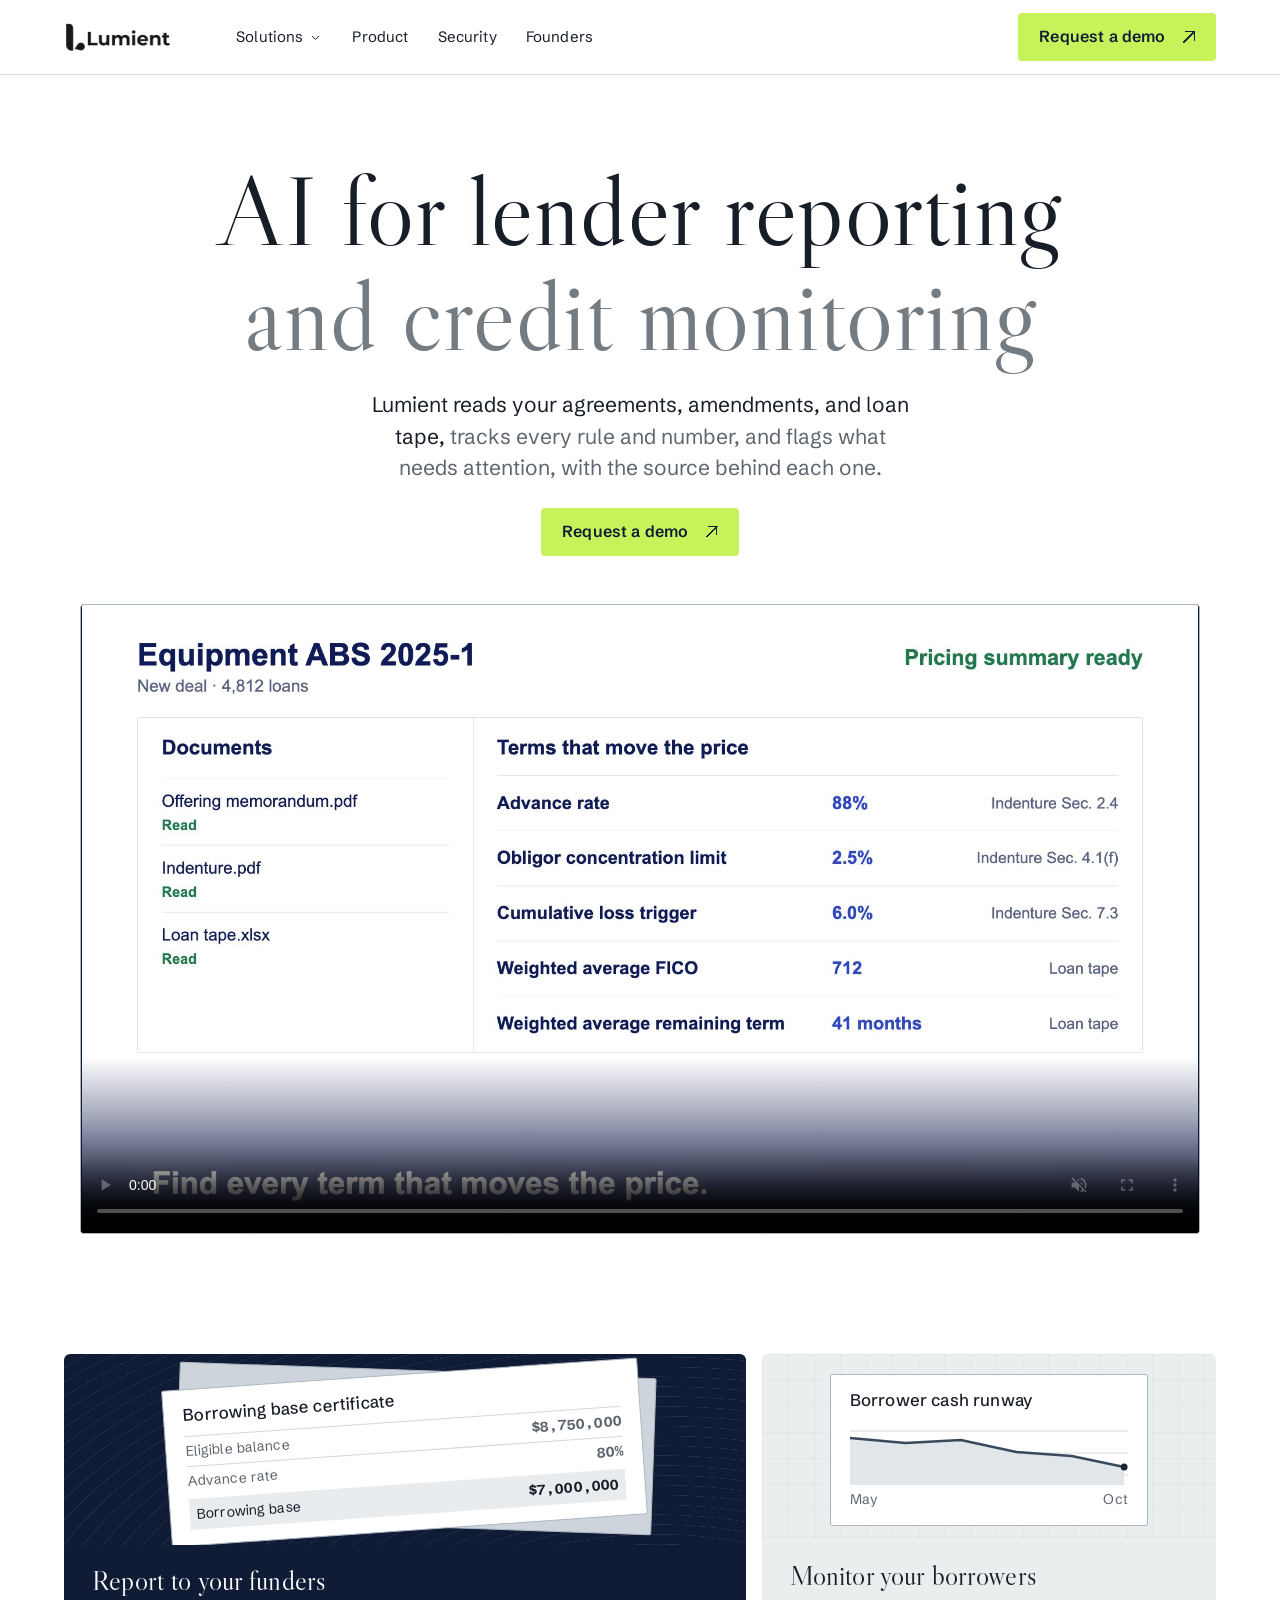
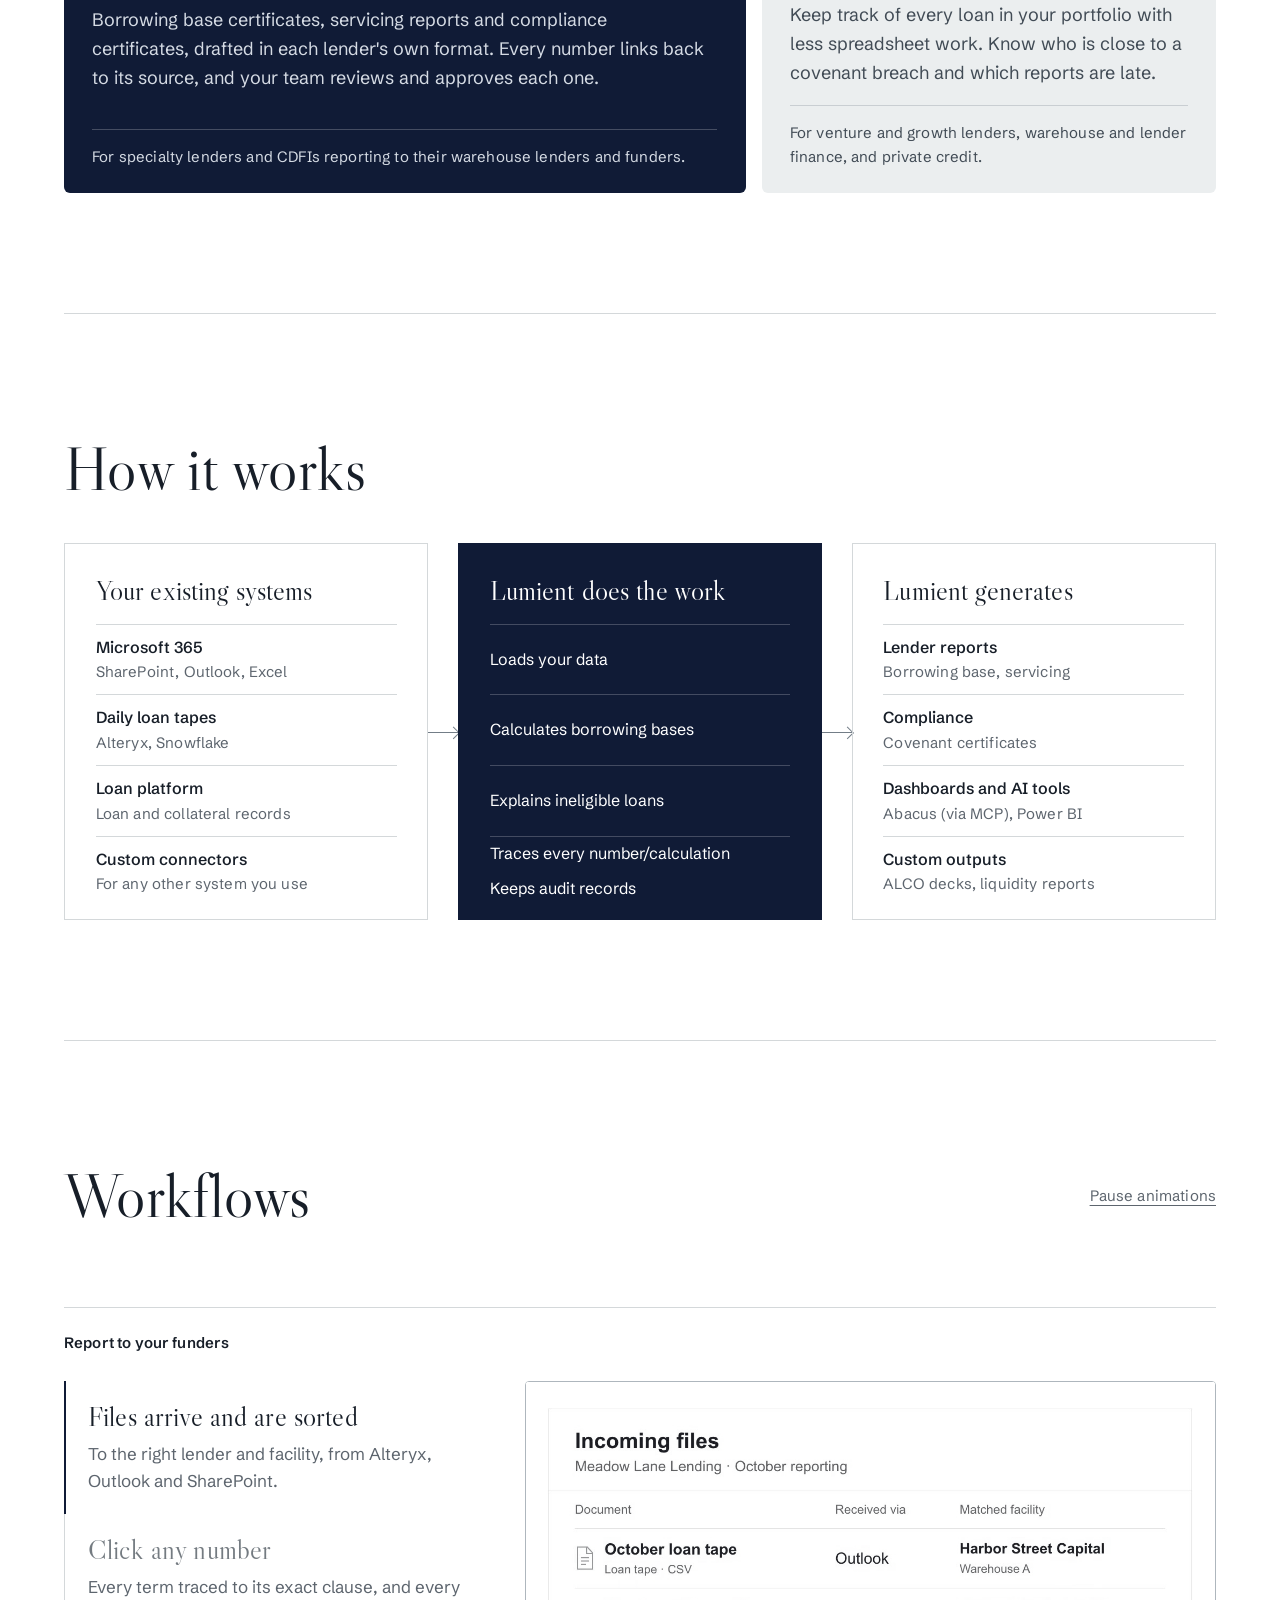
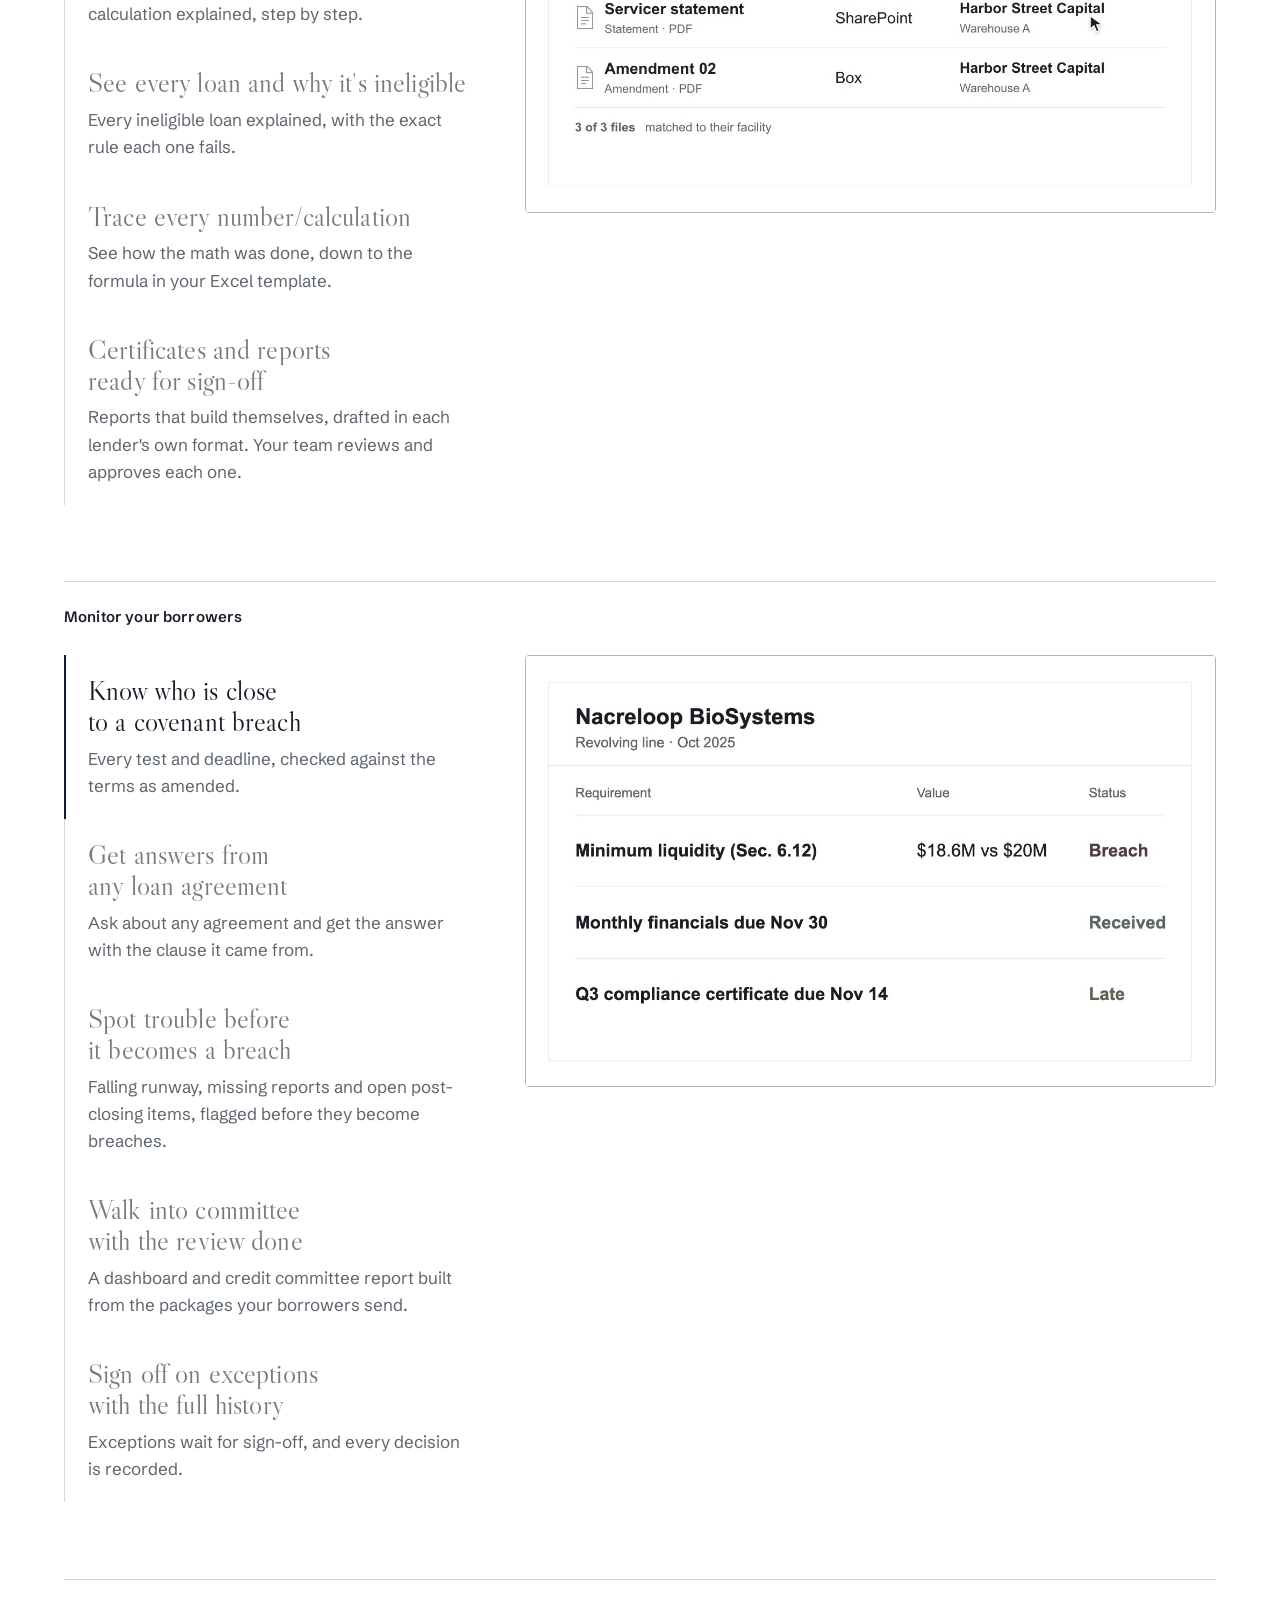
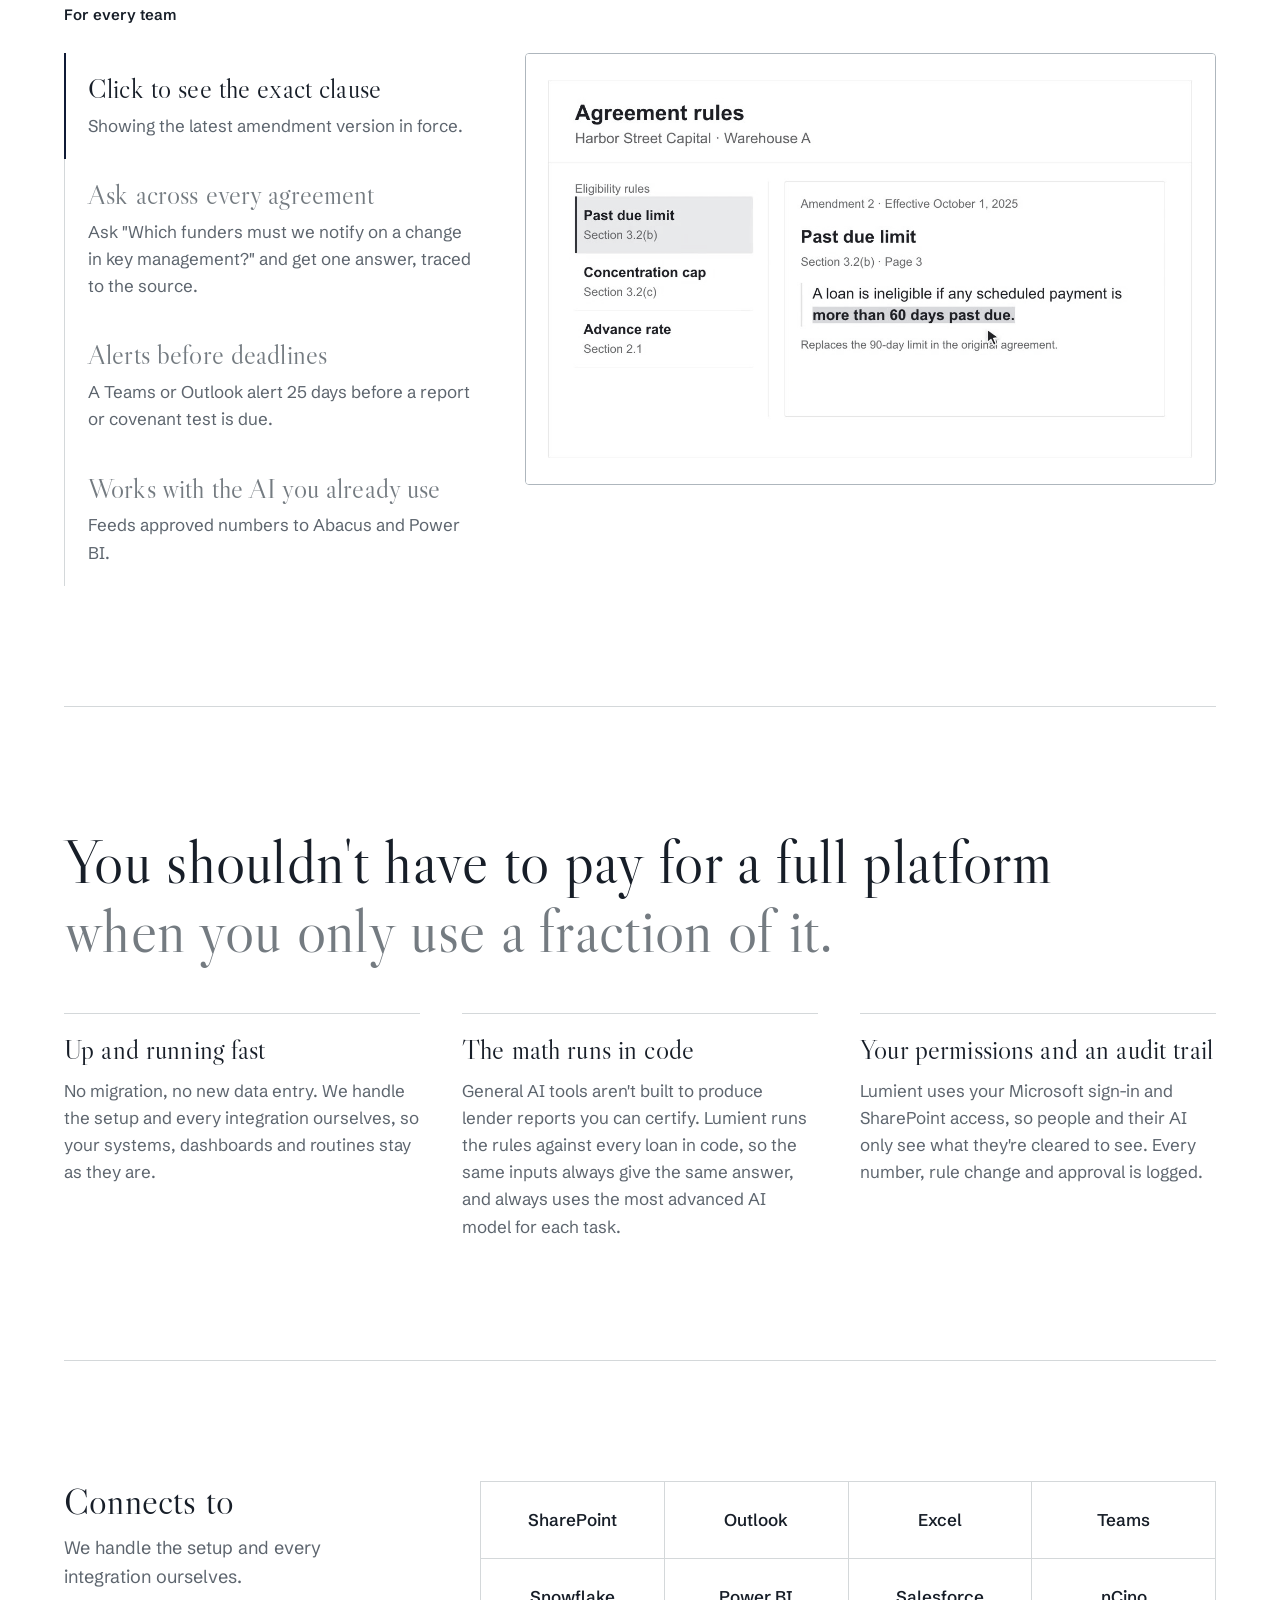
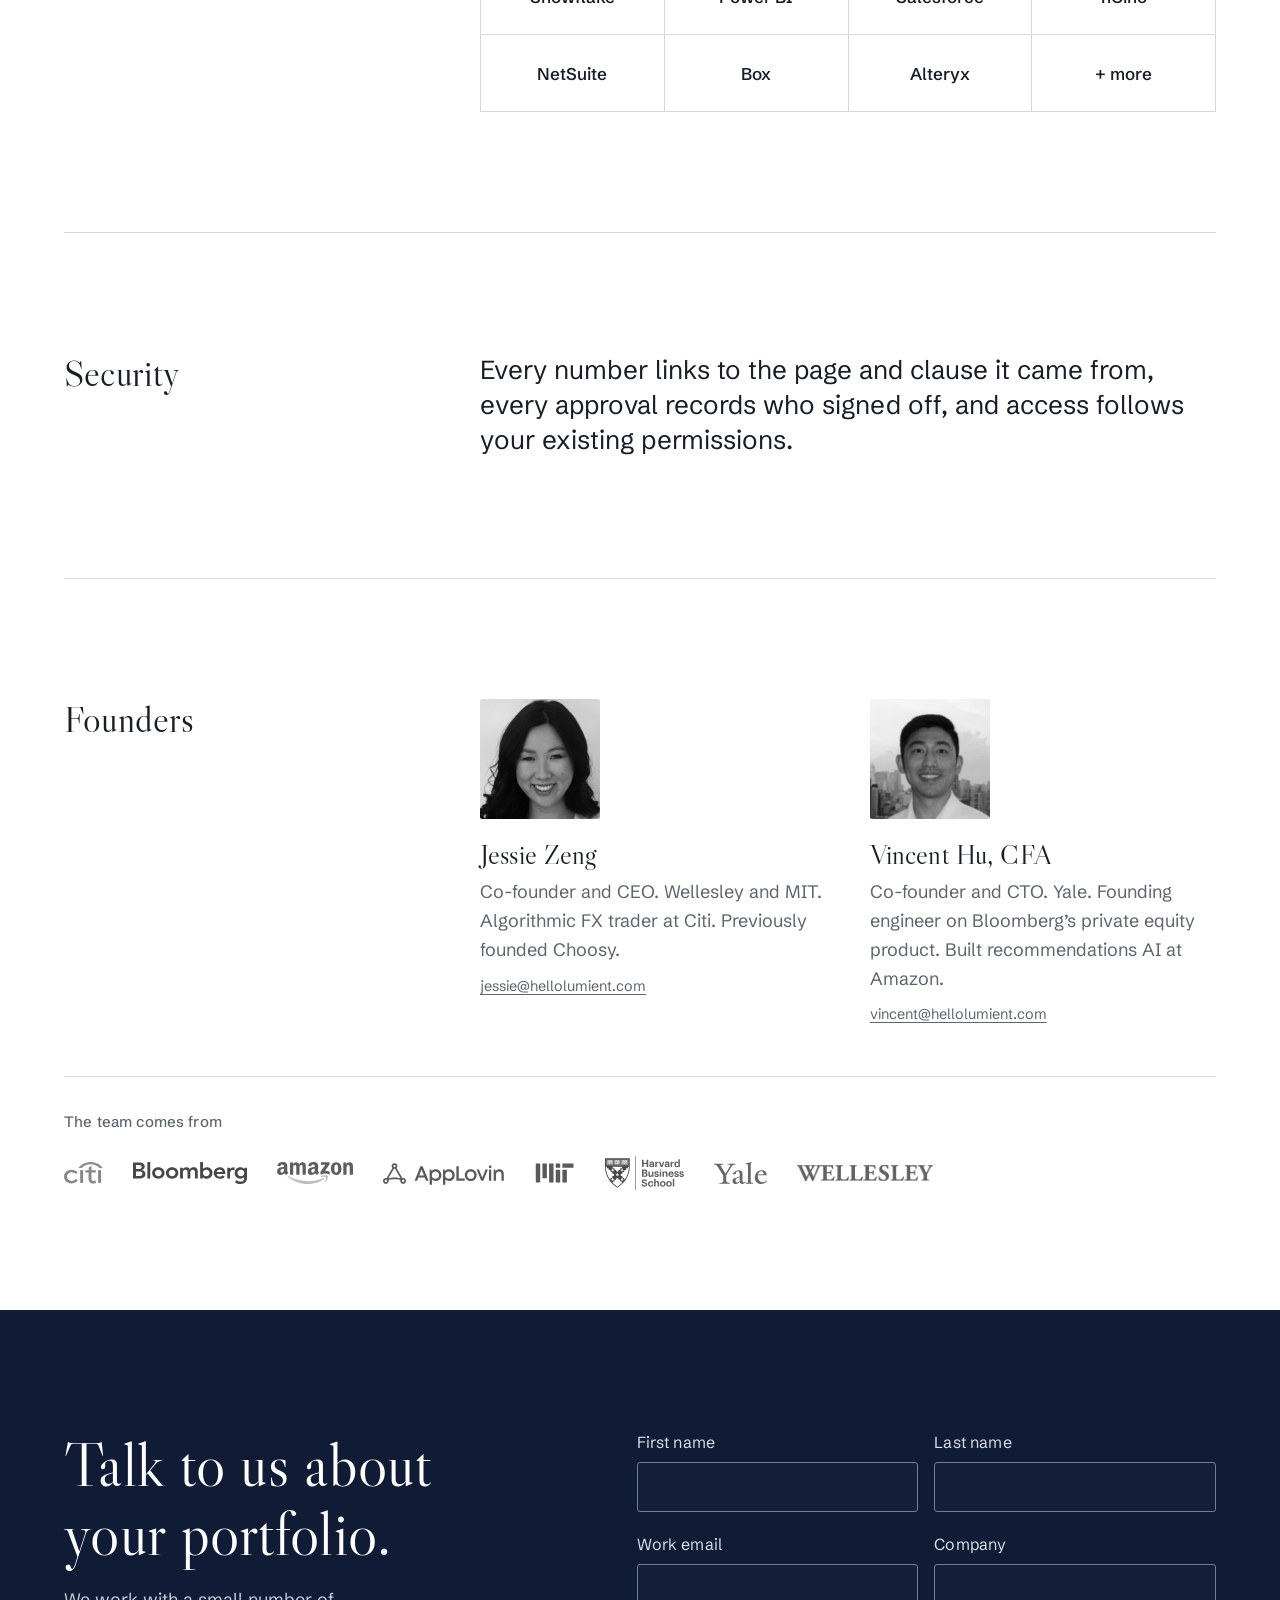
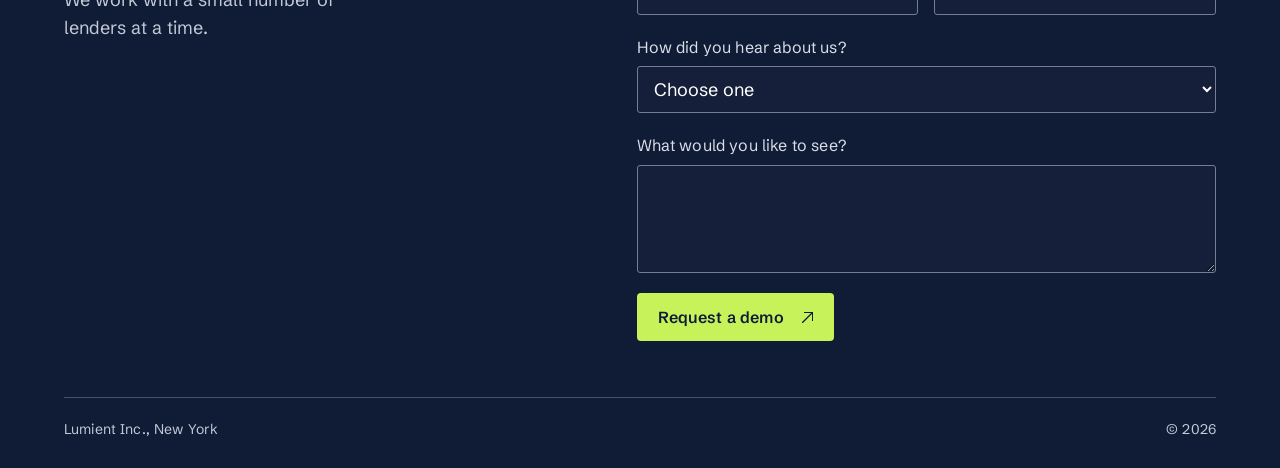
==== commit d067d697: "Embed the product film inline below the hero" ====
--- a/index.html
+++ b/index.html
@@ -8,7 +8,7 @@
   <link rel="icon" href="favicon.png">
   <link rel="preload" href="fonts/LibreCaslonDisplay-Regular.woff2" as="font" type="font/woff2" crossorigin>
   <link rel="preload" href="fonts/SchibstedGrotesk-Variable.woff2" as="font" type="font/woff2" crossorigin>
-  <link rel="preload" href="bg-montage.jpg" as="image" fetchpriority="high">
+  <link rel="preload" href="lumient-film-poster.jpg" as="image" fetchpriority="high">
   <link rel="stylesheet" href="homepage.css">
   <script src="homepage.js" defer></script>
 </head>
@@ -37,16 +37,9 @@
     <p>Lumient reads your agreements, amendments, and loan tape, <span>tracks every rule and number, and flags what needs attention, with the source behind each one.</span></p>
     <a class="btn btn-cta" href="#contact">Request a demo</a>
   </div>
-  <div class="in hero-film">
-    <video class="hero-bg" data-src="bg-montage.mp4" poster="bg-montage.jpg" muted loop playsinline preload="none" aria-hidden="true"></video>
-    <a href="lumient-film.mp4" class="film-link"><svg class="icon" viewBox="0 0 24 24" aria-hidden="true" fill="none" stroke="currentColor" stroke-width="1.6" stroke-linecap="round" stroke-linejoin="round"><path d="m9 5 10 7-10 7z" fill="currentColor" stroke="none"/></svg> Watch product film</a>
-    <button class="motion-control hero-motion" aria-label="Pause animations" type="button" hidden><svg class="icon" viewBox="0 0 24 24" aria-hidden="true" fill="none" stroke="currentColor" stroke-width="1.6" stroke-linecap="round" stroke-linejoin="round"><path d="M8 5v14 M16 5v14" stroke-width="3"/></svg></button>
-  </div>
+  <video class="in hero-film" data-src="lumient-film.mp4" poster="lumient-film-poster.jpg"
+    controls muted loop playsinline preload="metadata" aria-label="Lumient product film"></video>
 </header>
-<dialog id="film-dialog" aria-label="Lumient product film">
-  <button type="button" class="film-close" aria-label="Close film"><svg class="icon" viewBox="0 0 24 24" aria-hidden="true" fill="none" stroke="currentColor" stroke-width="1.6" stroke-linecap="round" stroke-linejoin="round"><path d="m6 6 12 12 M18 6 6 18"/></svg></button>
-  <video loading="lazy" data-src="lumient-film.mp4" poster="lumient-film-poster.jpg" controls playsinline preload="none" aria-label="Lumient product film"></video>
-</dialog>
 <main>
   <section class="solutions in" id="solutions" aria-label="Solutions">
     <article class="job-card">
--- a/homepage.css
+++ b/homepage.css
@@ -45,7 +45,7 @@
 a { color: inherit; text-underline-offset: .2em; }
 button, summary { cursor: pointer; }
 button, input, select, textarea { font: inherit; color: inherit; }
-.btn, button, .nav nav, .film-link, .sheet-caption, .sheet-line, .sheet-total, .chart-axis,
+.btn, button, .nav nav, .sheet-caption, .sheet-line, .sheet-total, .chart-axis,
 .audience, .flow-step small, .group-label, .creds .lbl, .ff label, .foot, th { letter-spacing: .01em; }
 [hidden] { display: none !important; }
 :focus-visible { outline: 2px solid currentColor; outline-offset: 4px; }
@@ -90,24 +90,9 @@
 .hero-copy p { max-width: 42ch; margin: 22px auto 24px; font-size: clamp(1.3125rem, 1.55vw, 1.375rem); line-height: 1.5; text-wrap: pretty; }
 .hero-copy p span { color: var(--muted); }
 .hero-film {
-  position: relative; isolation: isolate; display: flex; align-items: flex-end; justify-content: space-between;
-  max-width: 1120px; aspect-ratio: 16 / 9; padding: clamp(18px, 2.4vw, 36px); background: var(--navy); color: white; overflow: hidden;
-}
-.hero-bg, .hero-film::after { position: absolute; inset: 0; width: 100%; height: 100%; z-index: -2; }
-.hero-bg { object-fit: contain; filter: grayscale(1); opacity: .85; }
-.hero-film::after { content: ''; z-index: -1; background: linear-gradient(0deg, rgba(14,23,40,.86), transparent 62%); }
-.film-link { display: inline-flex; align-items: center; gap: 12px; font-size: .92rem; font-weight: 500; text-decoration: none; }
-.film-link:hover { text-decoration: underline; }
-.film-link .icon, .motion-control, .film-close { width: 40px; height: 40px; border: 1px solid #ffffff91; border-radius: 50%; }
-.film-link .icon { padding: 10px; }
-.motion-control, .film-close { display: grid; place-items: center; color: white; background: #111c31a6; }
-.motion-control .icon { width: 14px; height: 14px; }
-.motion-control[aria-pressed="true"] .icon { display: none; }
-.motion-control[aria-pressed="true"]::after { content: ''; border-block: 5px solid transparent; border-left: 8px solid currentColor; }
-#film-dialog { position: fixed; width: min(1000px, 94vw); padding: 0; max-height: 94svh; border: 1px solid #555d6d; background: var(--navy); }
-#film-dialog::backdrop { background: #0c111be6; }
-#film-dialog video { display: block; width: 100%; max-height: 84svh; }
-.film-close { position: absolute; top: 10px; right: 10px; z-index: 1; }
+  display: block; max-width: 1120px; aspect-ratio: 16 / 9; background: var(--navy);
+  border: 1px solid #aeb6bd; border-radius: 4px; overflow: hidden;
+}
 
 /* Each section shares a left edge and a fine rule with the next. */
 .solutions, .how > .in, .workflows, .comparison > .in, .integrations, .security > .in, .founders { padding-block: var(--space); }
@@ -287,9 +272,6 @@
   .hero h1 { max-width: 15ch; margin-inline: auto; font-size: clamp(3rem, 13.5vw, 4.75rem); }
   .hero h1 span { display: inline; }
   .hero-copy p { margin-block: 18px 22px; }
-  .film-link { font-size: .9375rem; }
-  .film-link .icon, .hero-motion { width: 34px; height: 34px; }
-  .film-link .icon { padding: 8px; }
   .solutions, .security .in, .people { grid-template-columns: 1fr; }
   .sheet { padding-inline: 12px; }
   .sheet-caption { font-size: 1rem; }
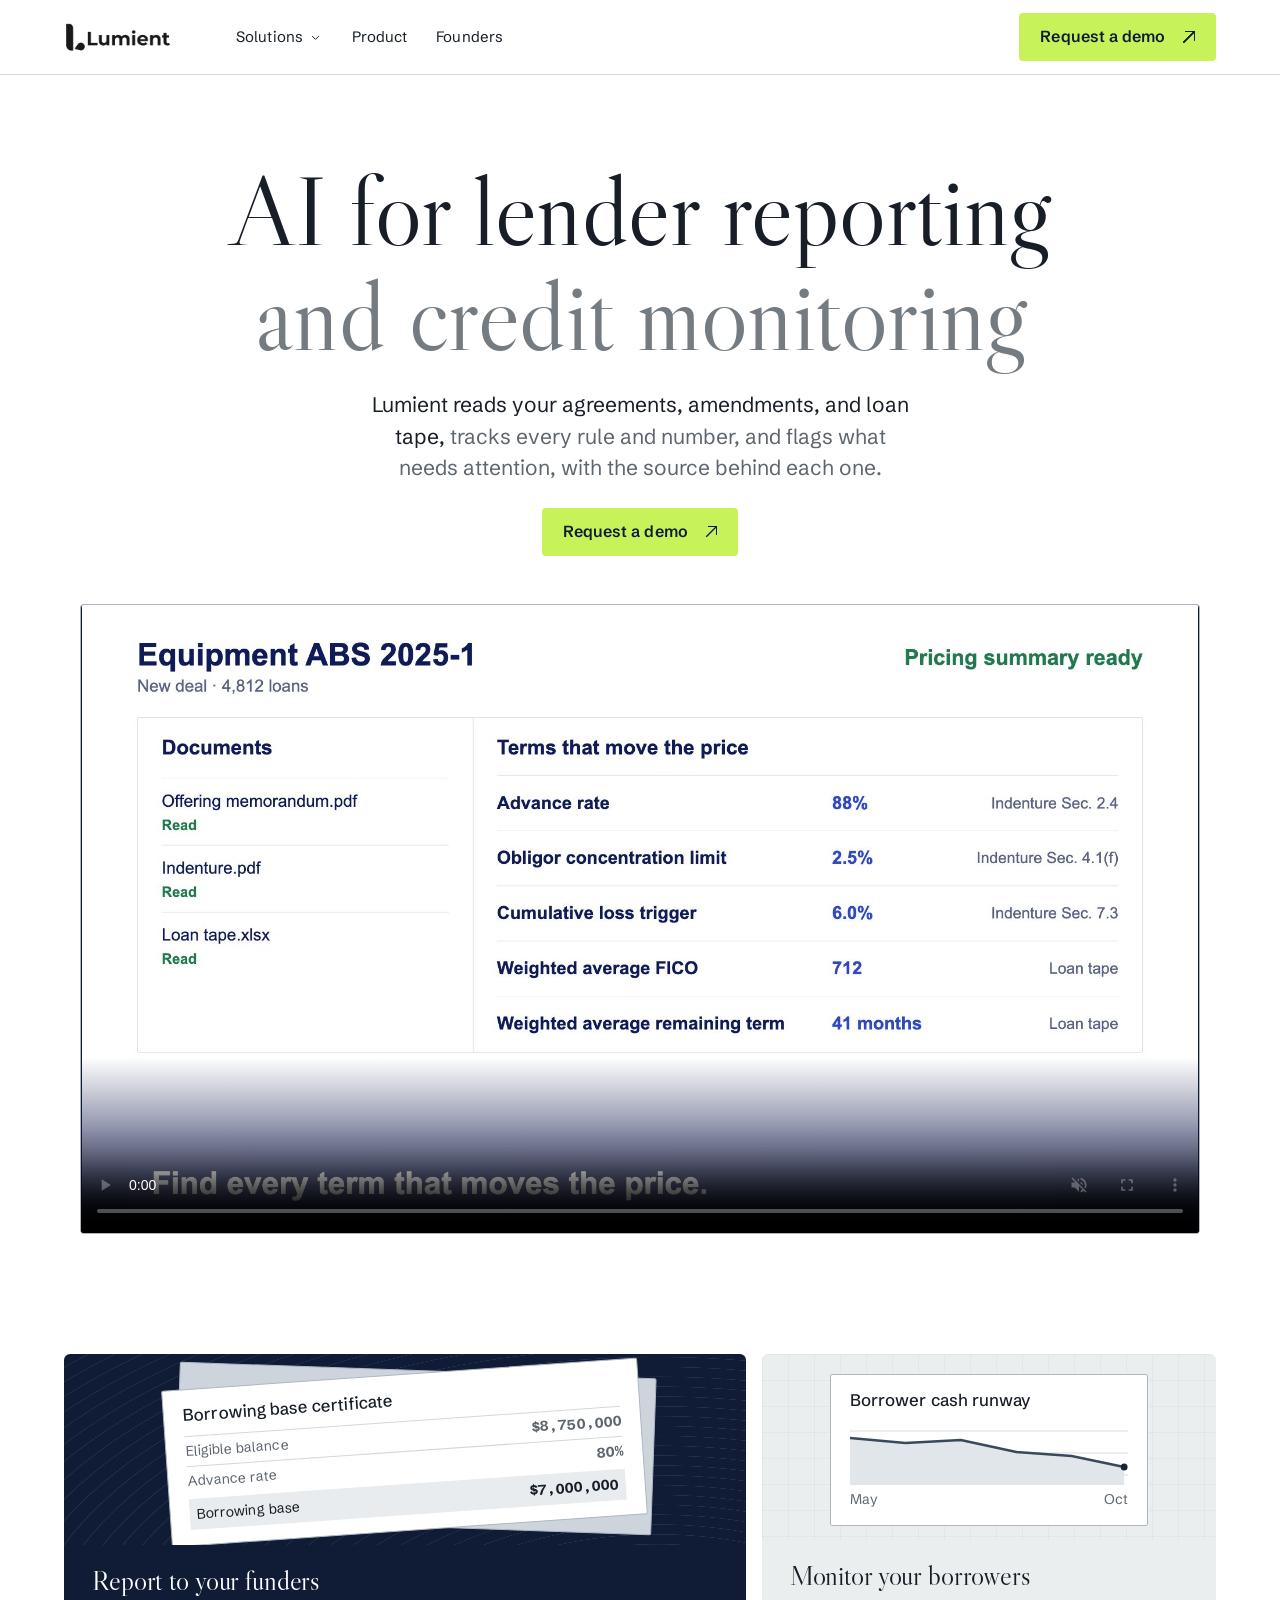
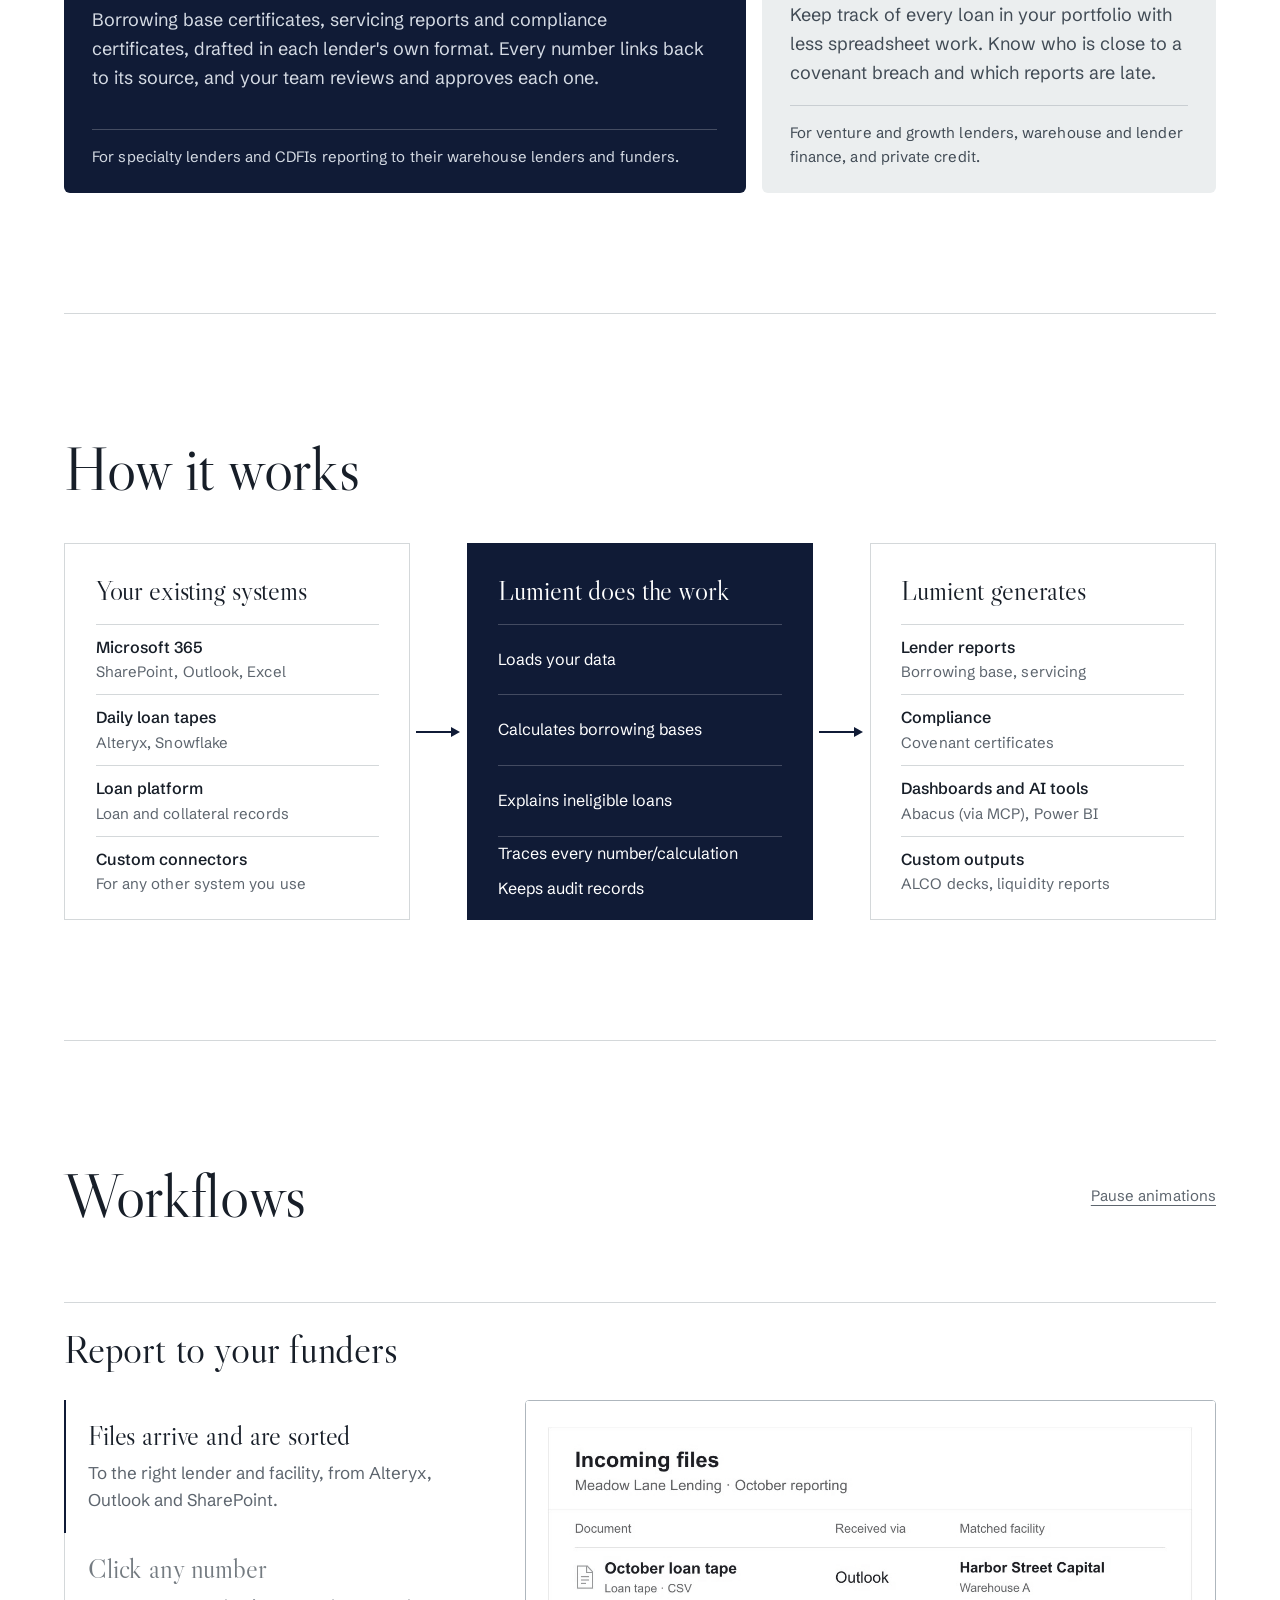
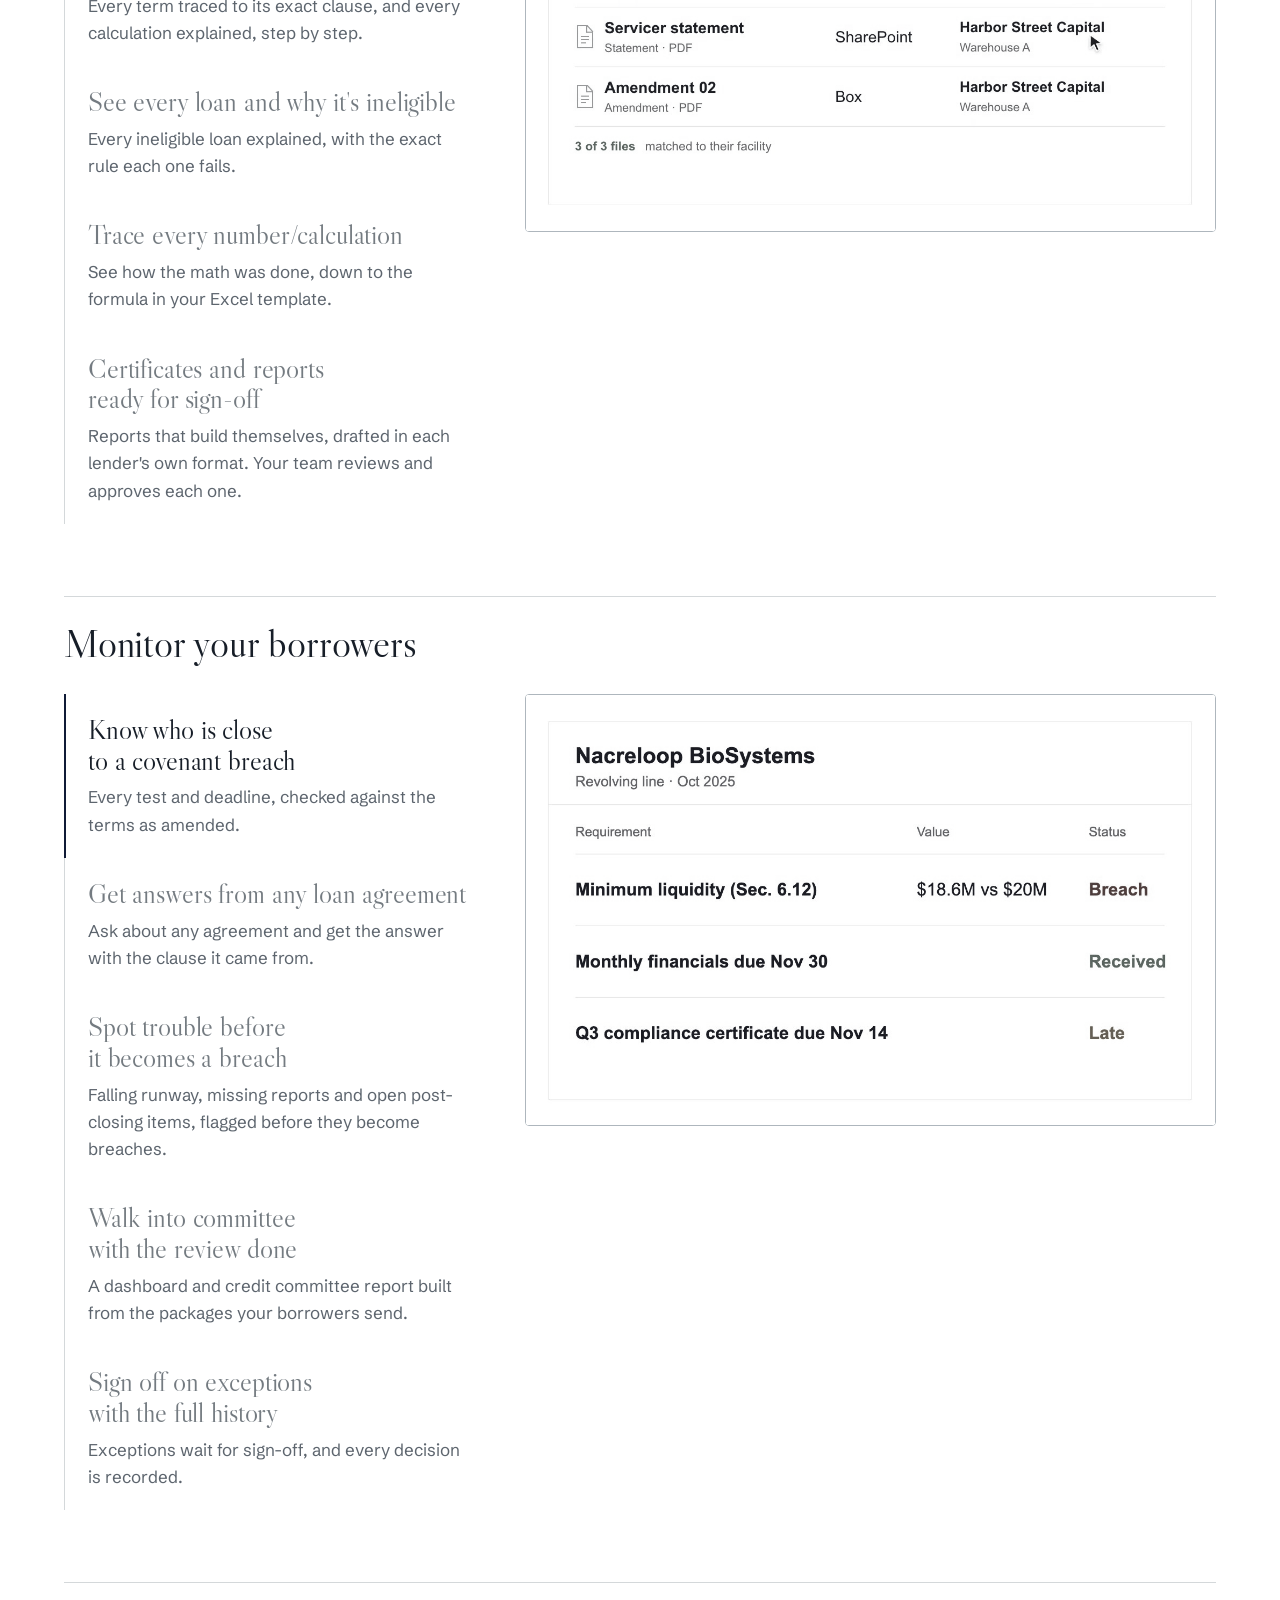
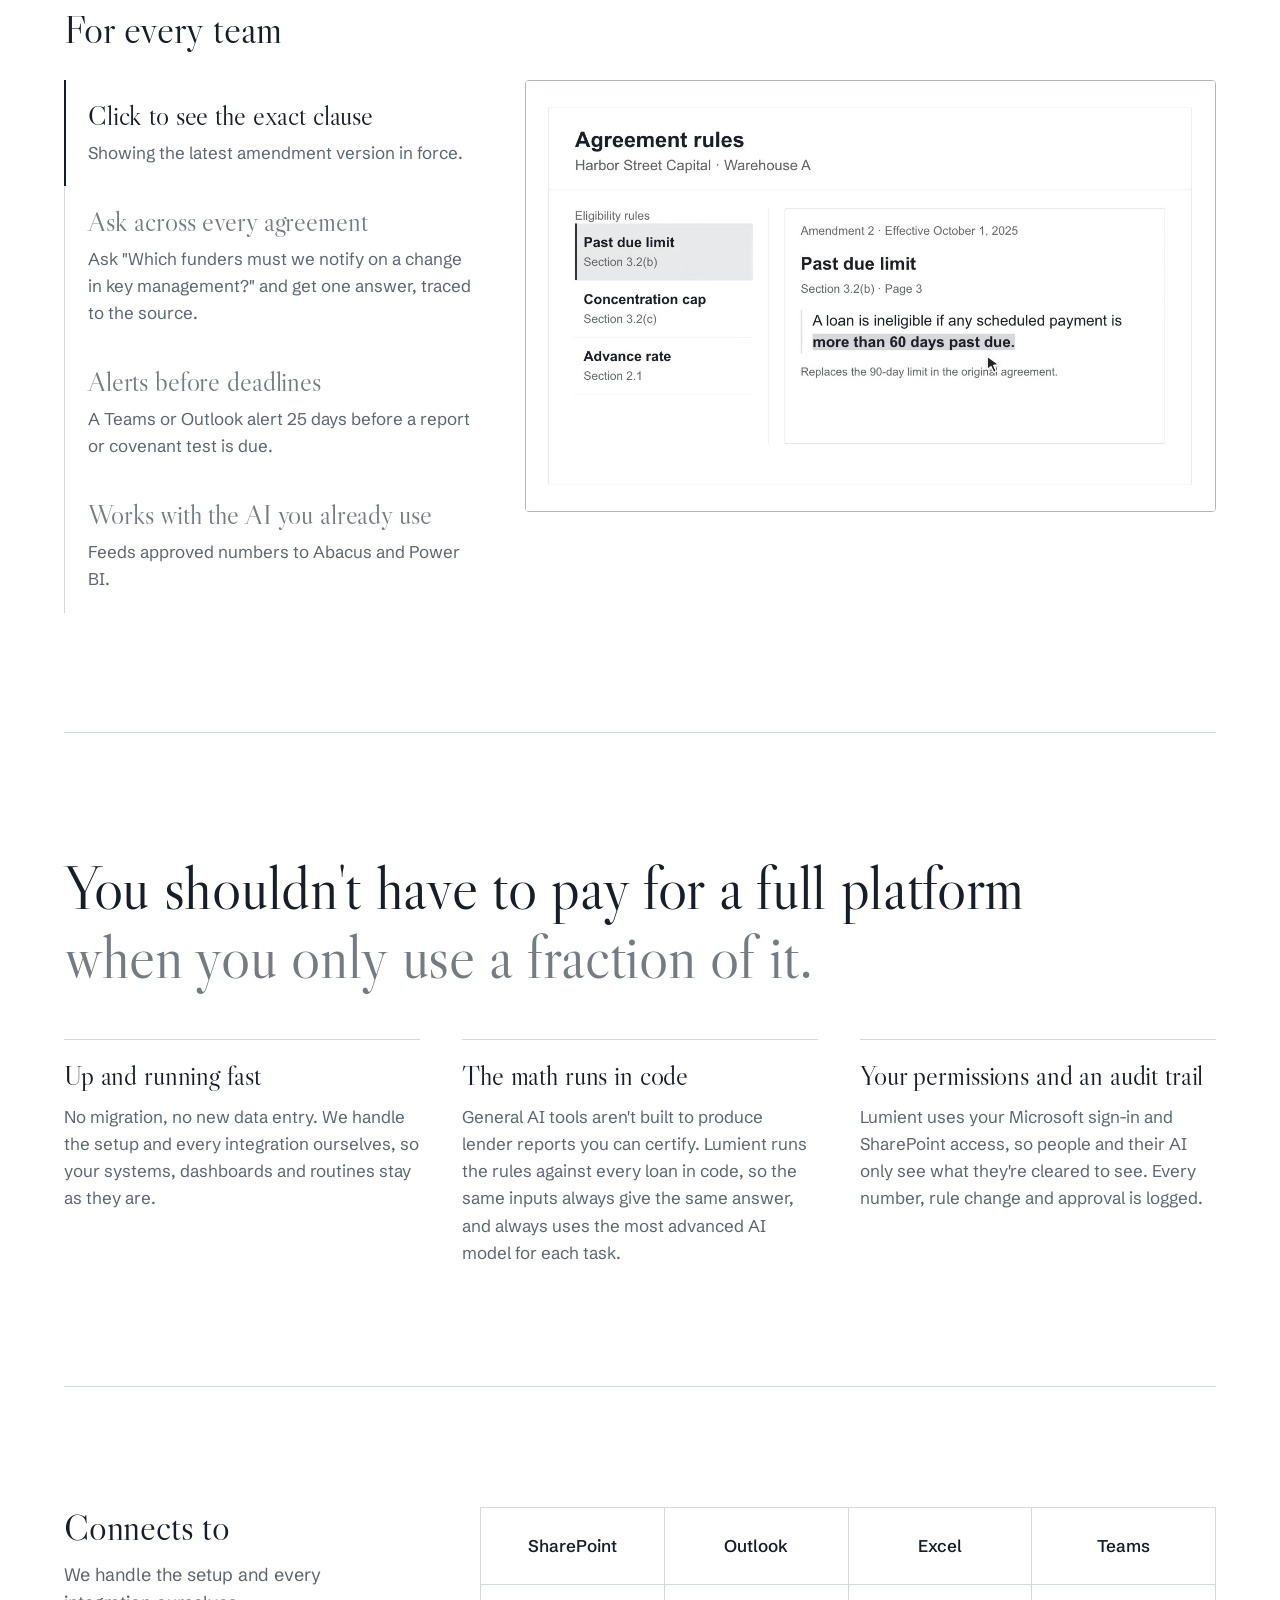
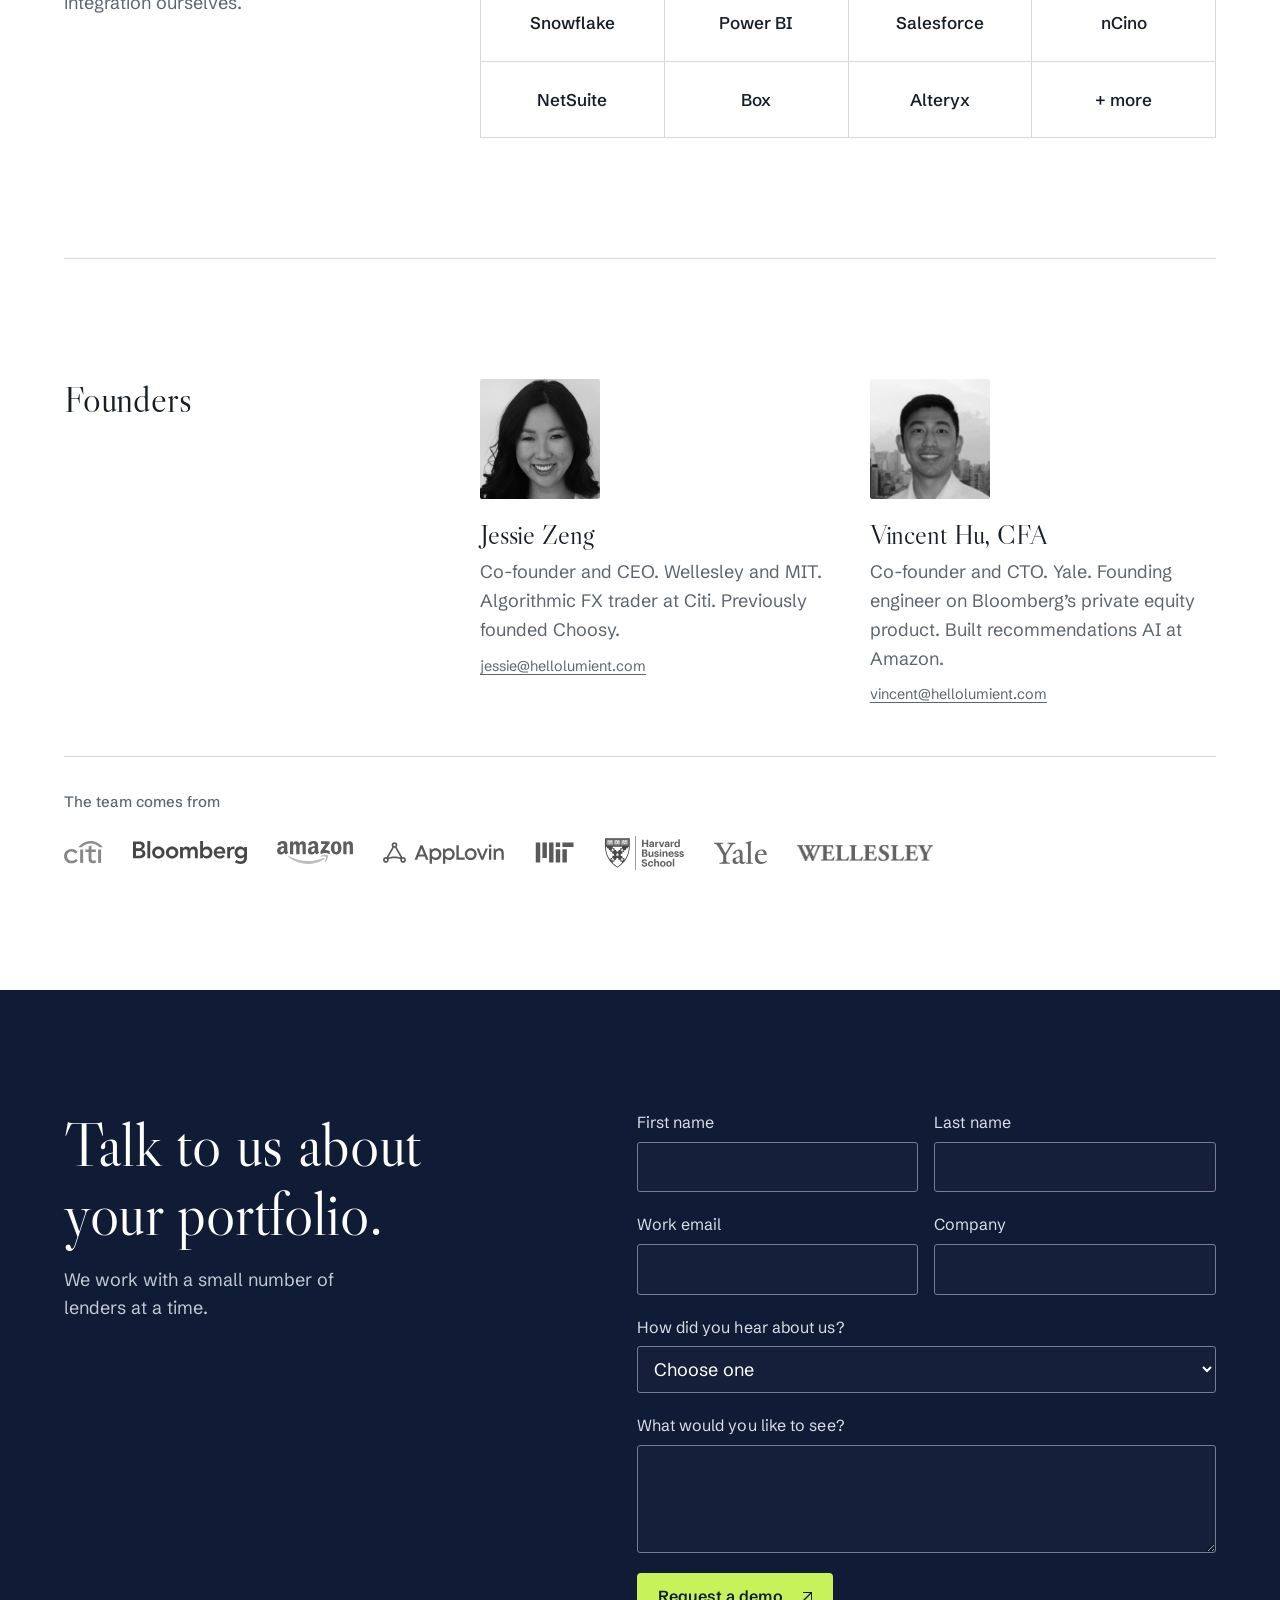
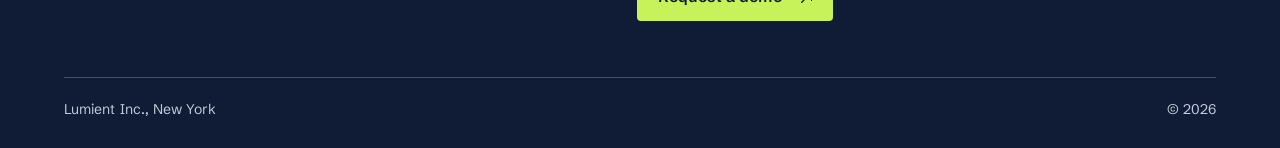
==== commit d9e87a69: "Tighten homepage tracking, clarify workflow hierarchy and remove Security" ====
--- a/index.html
+++ b/index.html
@@ -27,7 +27,7 @@
             <a href="#monitor"><svg class="icon" viewBox="0 0 24 24" aria-hidden="true" fill="none" stroke="currentColor" stroke-width="1.6" stroke-linecap="round" stroke-linejoin="round"><path d="M3 18V5 M3 18h18 M6 14l4-5 4 3 6-7"/></svg> Monitor your borrowers</a>
           </div>
         </details>
-        <a href="#features">Product</a><a href="#trust">Security</a><a href="#team">Founders</a>
+        <a href="#features">Product</a><a href="#team">Founders</a>
       </nav>
       <a class="btn btn-cta nav-demo" href="#contact">Request a demo</a>
     </div>
@@ -176,9 +176,6 @@
     <div><h2 id="connects-title">Connects to</h2><p>We handle the setup and every integration ourselves.</p></div>
     <ul><li>SharePoint</li><li>Outlook</li><li>Excel</li><li>Teams</li><li>Snowflake</li><li>Power BI</li><li>Salesforce</li><li>nCino</li><li>NetSuite</li><li>Box</li><li>Alteryx</li><li>+ more</li></ul>
   </section>
-  <section class="security" id="trust"><div class="in">
-    <h2>Security</h2><p>Every number links to the page and clause it came from, every approval records who signed off, and access follows your existing permissions.</p>
-  </div></section>
 </main>
 <section class="sec" id="team">
   <div class="in founders">
--- a/homepage.css
+++ b/homepage.css
@@ -34,19 +34,19 @@
 .in { width: min(calc(100% - 2 * var(--gutter)), 1248px); margin-inline: auto; }
 img { max-width: 100%; }
 h1, h2, h3, h4, p { margin: 0; }
-h1, h2, .flow-step h3, .points h3, .workflow-step h4, .people b {
+h1, h2, .flow-step h3, .points h3, .workflow-step h4, .people b, .group-label {
   font: 400 var(--item-size)/1.12 var(--serif);
   font-kerning: normal;
-  letter-spacing: .005em;
+  letter-spacing: -.005em;
   text-wrap: balance;
 }
 h2 { font-size: var(--major-size); }
-.integrations h2, .security h2, .founders h2 { font-size: var(--minor-size); }
+.integrations h2, .founders h2 { font-size: var(--minor-size); }
 a { color: inherit; text-underline-offset: .2em; }
 button, summary { cursor: pointer; }
 button, input, select, textarea { font: inherit; color: inherit; }
 .btn, button, .nav nav, .sheet-caption, .sheet-line, .sheet-total, .chart-axis,
-.audience, .flow-step small, .group-label, .creds .lbl, .ff label, .foot, th { letter-spacing: .01em; }
+.audience, .flow-step small, .creds .lbl, .ff label, .foot, th { letter-spacing: .005em; }
 [hidden] { display: none !important; }
 :focus-visible { outline: 2px solid currentColor; outline-offset: 4px; }
 .icon { width: 24px; height: 24px; flex: none; }
@@ -95,8 +95,8 @@
 }
 
 /* Each section shares a left edge and a fine rule with the next. */
-.solutions, .how > .in, .workflows, .comparison > .in, .integrations, .security > .in, .founders { padding-block: var(--space); }
-.how > .in, .workflows, .comparison > .in, .integrations, .security > .in, .founders { border-top: 1px solid var(--line); }
+.solutions, .how > .in, .workflows, .comparison > .in, .integrations, .founders { padding-block: var(--space); }
+.how > .in, .workflows, .comparison > .in, .integrations, .founders { border-top: 1px solid var(--line); }
 .solutions { display: grid; grid-template-columns: minmax(0, 3fr) minmax(0, 2fr); gap: 16px; }
 .job-card {
   --card-line: #c9ced2;
@@ -130,7 +130,7 @@
 .job-copy .audience { max-width: none; margin-top: auto; padding-top: 15px; border-top: 1px solid var(--card-line); font-size: .9375rem; }
 .job-copy p:not(.audience) { font-size: 1.125rem; margin-bottom: 18px; }
 
-.flow { --gap: clamp(18px, 2.3vw, 36px); list-style: none; display: grid; grid-template-columns: repeat(3, minmax(0, 1fr)); gap: var(--gap); padding: 0; margin: 40px 0 0; }
+.flow { --gap: clamp(56px, 4.4vw, 64px); list-style: none; display: grid; grid-template-columns: repeat(3, minmax(0, 1fr)); gap: var(--gap); padding: 0; margin: 40px 0 0; }
 .flow-step { position: relative; padding: clamp(19px, 2.4vw, 35px); border: 1px solid var(--line); }
 .flow-step:nth-child(2) { background: var(--navy); color: white; border-color: var(--navy); }
 .flow-step h3 { padding-bottom: 18px; }
@@ -140,8 +140,8 @@
 .flow-step small { display: block; color: var(--muted); font-size: .9375rem; }
 .flow-step:nth-child(2) li { border-color: #ffffff36; }
 .flow-step:not(:last-child)::after, .flow-step:not(:last-child)::before { content: ''; position: absolute; top: 50%; }
-.flow-step:not(:last-child)::after { left: calc(100% + 1px); width: var(--gap); height: 1.5px; background: #737d87; }
-.flow-step:not(:last-child)::before { left: calc(100% + var(--gap) - 8px); width: 9px; height: 9px; border: solid #737d87; border-width: 1.5px 1.5px 0 0; transform: translateY(-40%) rotate(45deg); }
+.flow-step:not(:last-child)::after { left: calc(100% + 7px); width: calc(var(--gap) - 20px); height: 2px; background: var(--navy); transform: translateY(-50%); }
+.flow-step:not(:last-child)::before { left: calc(100% + var(--gap) - 15px); border-block: 5px solid transparent; border-left: 9px solid var(--navy); transform: translateY(-50%); }
 
 @media (min-width: 801px) {
   /* Four shared bands. The last band holds two single-line tasks in the middle. */
@@ -157,8 +157,8 @@
 
 .workflow-heading { display: flex; align-items: center; justify-content: space-between; gap: 16px; }
 .motion-switch { display: inline-flex; align-items: center; gap: 9px; padding: 8px 0 8px 8px; background: transparent; border: 0; color: var(--muted); font-size: .9375rem; text-decoration: underline; text-underline-offset: 4px; }
-.workflow-group { margin-top: clamp(54px, 6vw, 90px); border-top: 1px solid var(--line); padding-top: 24px; }
-.group-label { font: 600 .9375rem/1.4 var(--sans); }
+.workflow-group { margin-top: 72px; border-top: 1px solid var(--line); padding-top: 24px; }
+.group-label { font-size: clamp(2.5rem, 3vw, 2.75rem); color: var(--ink); }
 .creds .lbl { font: 500 .9375rem/1.4 var(--sans); font-kerning: normal; color: var(--muted); }
 .workflow-layout { margin-top: 28px; }
 .workflow-step + .workflow-step { margin-top: 38px; }
@@ -199,11 +199,10 @@
 .points article { border-top: 1px solid var(--line); padding-top: 20px; }
 .points p { font-size: 1.0625rem; }
 .points p, .integrations p { margin-top: 12px; color: var(--muted); }
-.integrations, .security .in, .founders { display: grid; grid-template-columns: minmax(0, 1fr) minmax(0, 2fr); align-items: start; gap: 48px; }
+.integrations, .founders { display: grid; grid-template-columns: minmax(0, 1fr) minmax(0, 2fr); align-items: start; gap: 48px; }
 .integrations p { max-width: 27ch; }
 .integrations ul { display: grid; grid-template-columns: repeat(4, minmax(0, 1fr)); list-style: none; padding: 0; margin: 0; border: solid var(--line); border-width: 1px 0 0 1px; }
 .integrations li { min-height: clamp(68px, 6vw, 90px); display: flex; align-items: center; justify-content: center; border: solid var(--line); border-width: 0 1px 1px 0; color: var(--ink); font-size: 1.0625rem; font-weight: 550; }
-.security p { max-width: 45ch; font: 400 clamp(1.625rem, 2vw, 1.75rem)/1.35 var(--sans); font-kerning: normal; }
 .people { display: grid; grid-template-columns: repeat(2, minmax(0, 1fr)); gap: clamp(24px, 3.4vw, 52px); }
 .people p { color: var(--muted); }
 .people .face { display: block; width: 120px; height: 120px; border-radius: 2px; object-fit: cover; filter: grayscale(1); margin-bottom: 20px; }
@@ -244,10 +243,10 @@
 @media (max-width: 800px) {
   :root { --space: 78px; --body-size: 1.0625rem; }
   .hero h1 { font-size: clamp(3.2rem, 8.2vw, 4.5rem); }
-  .flow { grid-template-columns: 1fr; --gap: 24px; }
+  .flow { grid-template-columns: 1fr; --gap: 36px; }
   .flow-step { padding: 24px; }
-  .flow-step:not(:last-child)::after { left: 50%; top: calc(100% + 1px); width: 1.5px; height: var(--gap); }
-  .flow-step:not(:last-child)::before { left: 50%; top: calc(100% + var(--gap) - 8px); transform: translateX(-40%) rotate(135deg); }
+  .flow-step:not(:last-child)::after { left: 50%; top: calc(100% + 5px); width: 2px; height: calc(var(--gap) - 16px); transform: translateX(-50%); }
+  .flow-step:not(:last-child)::before { left: 50%; top: calc(100% + var(--gap) - 12px); border: solid transparent; border-width: 9px 5px 0; border-top-color: var(--navy); transform: translateX(-50%); }
   .workflow-step { scroll-margin-top: 20px; }
   .points { grid-template-columns: 1fr; }
   .points p { max-width: 62ch; }
@@ -272,16 +271,16 @@
   .hero h1 { max-width: 15ch; margin-inline: auto; font-size: clamp(3rem, 13.5vw, 4.75rem); }
   .hero h1 span { display: inline; }
   .hero-copy p { margin-block: 18px 22px; }
-  .solutions, .security .in, .people { grid-template-columns: 1fr; }
+  .solutions, .people { grid-template-columns: 1fr; }
   .sheet { padding-inline: 12px; }
   .sheet-caption { font-size: 1rem; }
   .flow, .points { margin-top: 28px; }
   .workflow-layout { margin-top: 22px; }
-  .workflow-group + .workflow-group { margin-top: 54px; }
+  .group-label { font-size: 1.875rem; }
   .workflow-heading { align-items: baseline; }
   .workflow-step h4 { max-width: 23ch; }
   .integrations ul { grid-template-columns: repeat(2, minmax(0, 1fr)); }
-  .security .in, .founders { gap: 25px; }
+  .founders { gap: 25px; }
   .people { gap: 32px; }
   .creds { margin-top: 8px; padding-top: 20px; }
   .logos img { max-width: 105px; height: 18px; }
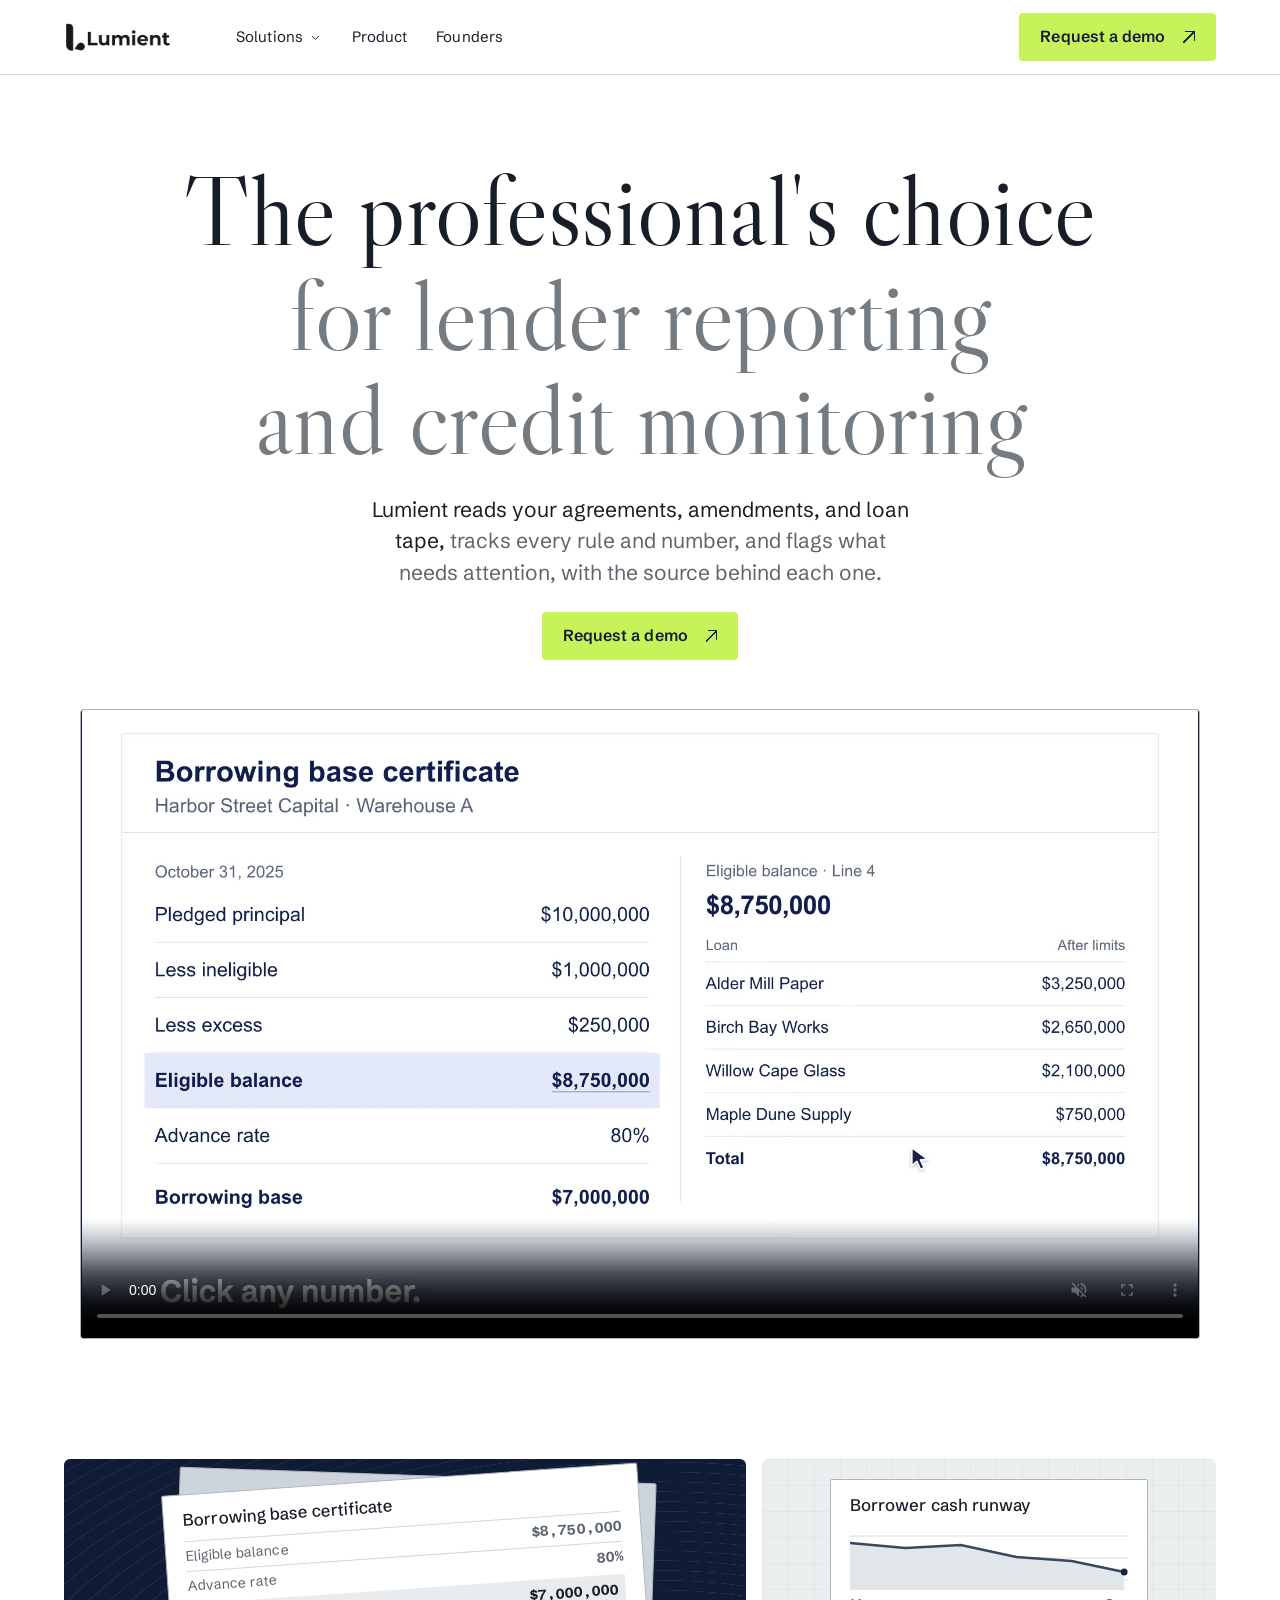
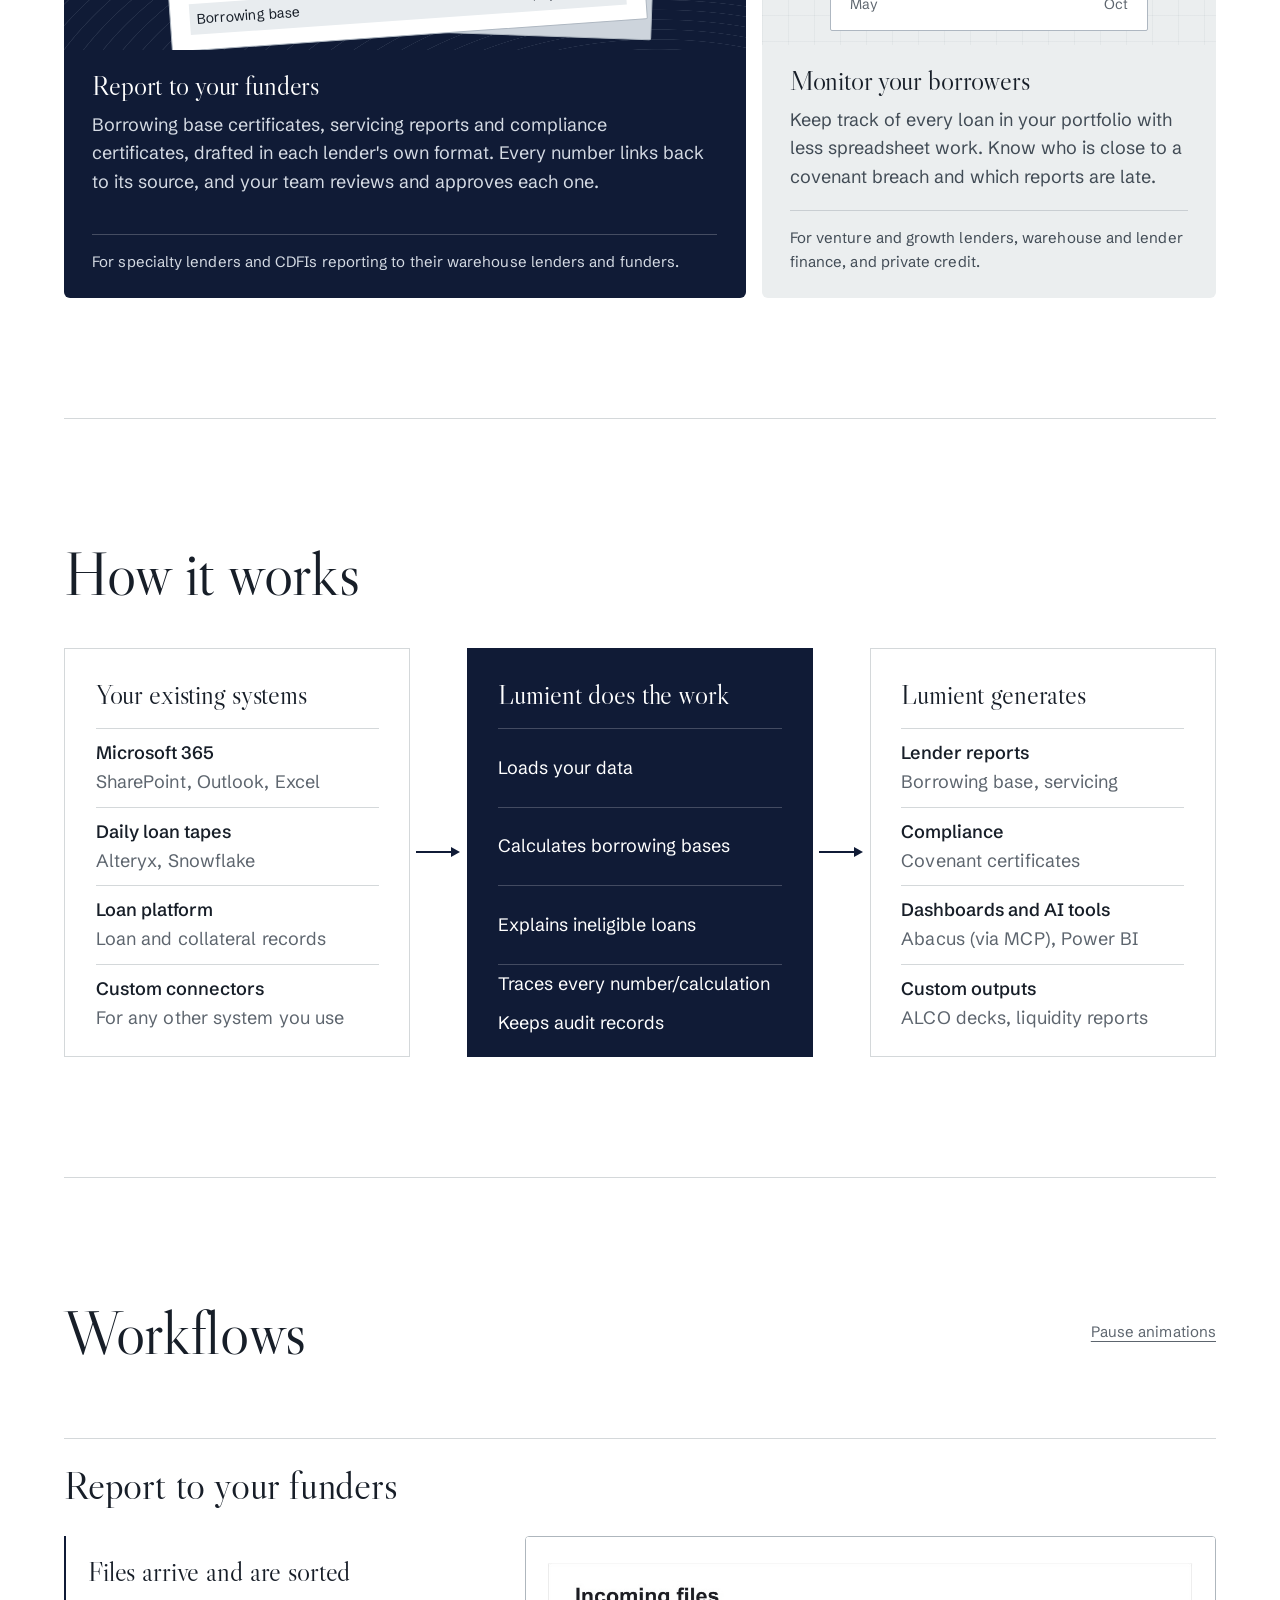
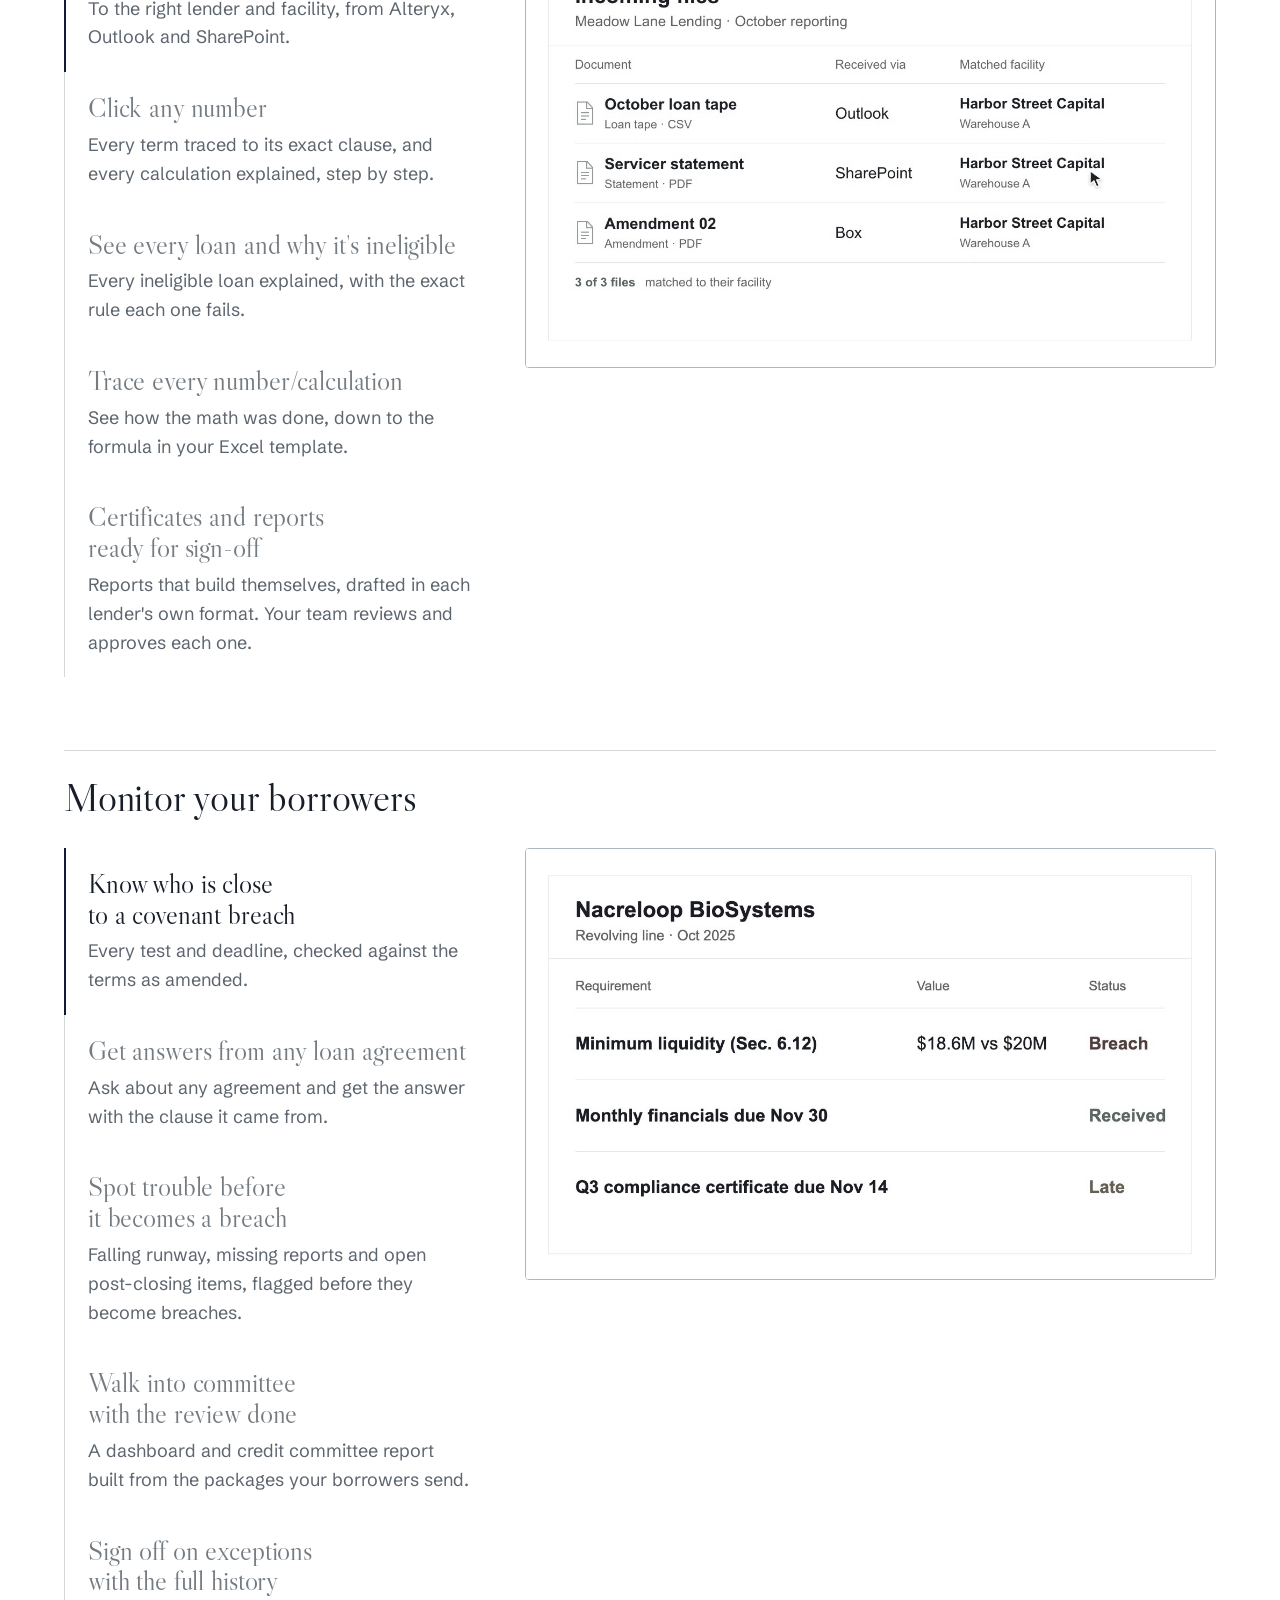
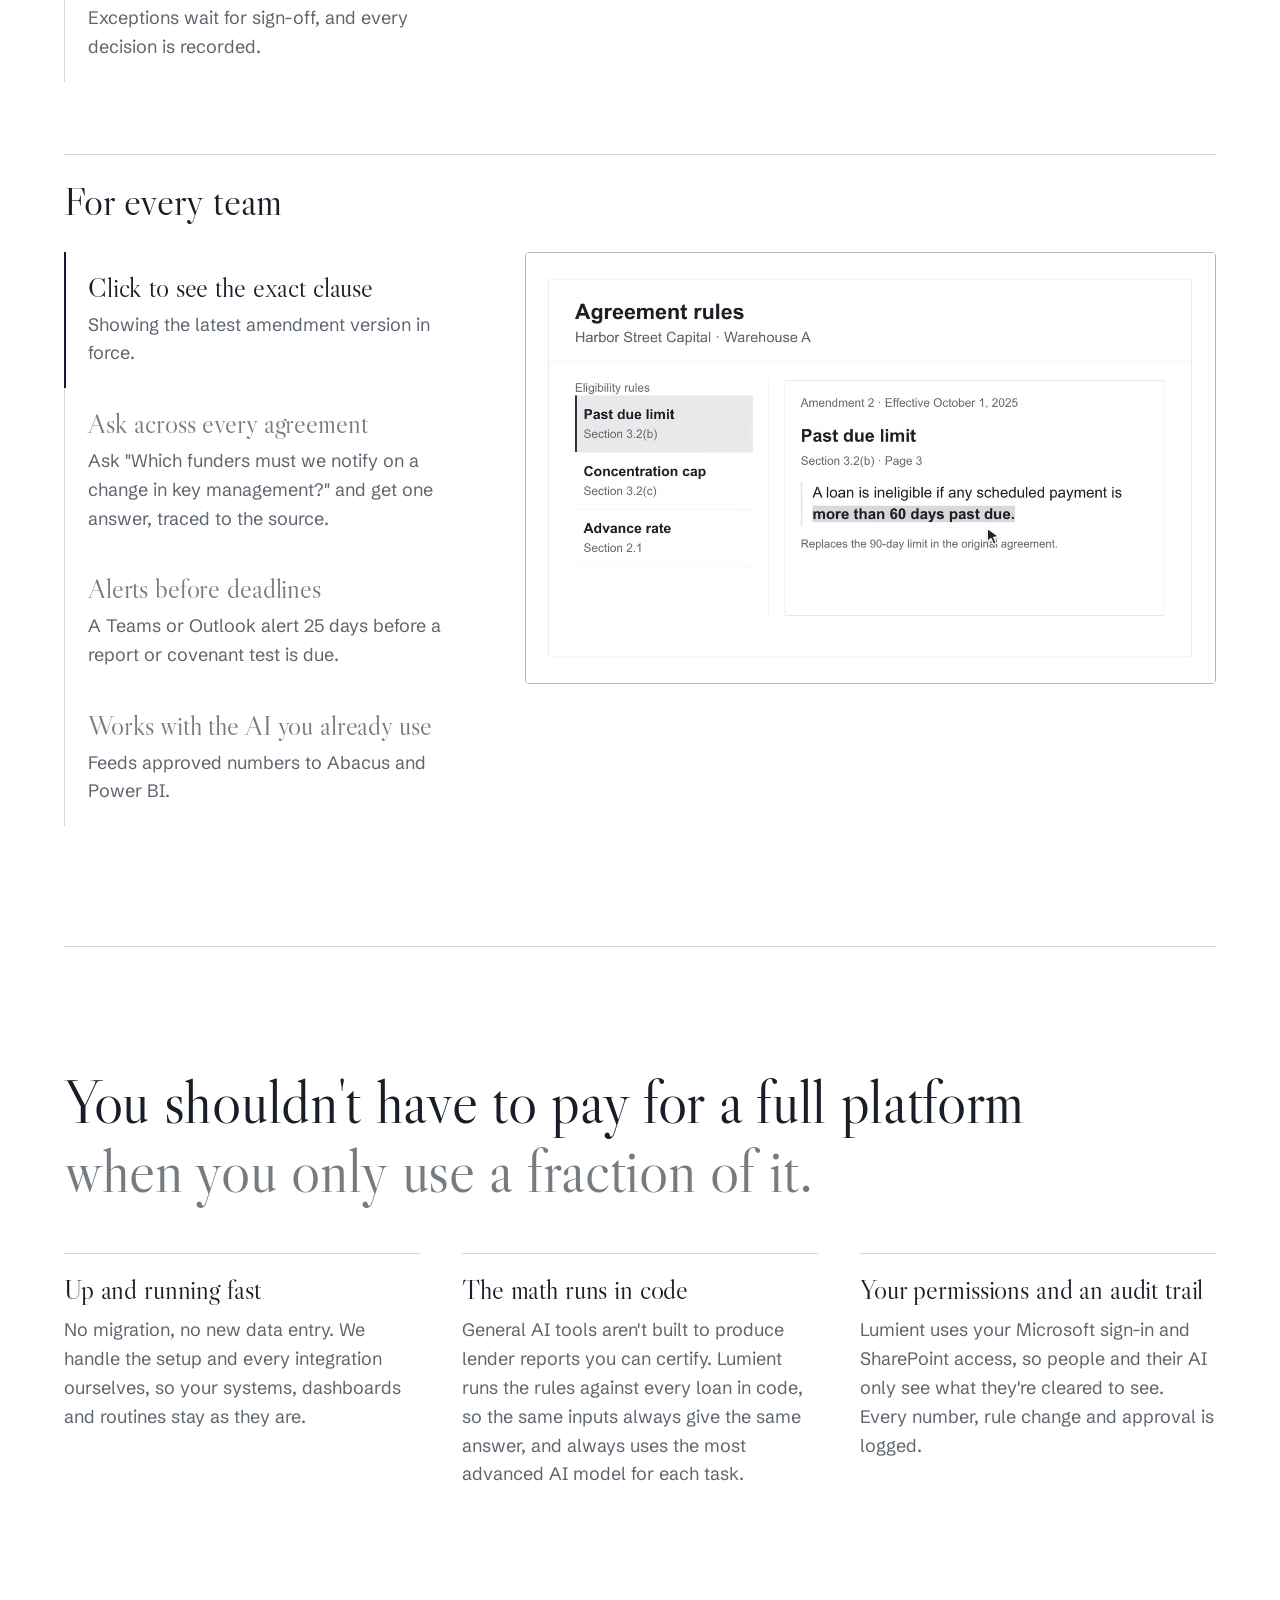
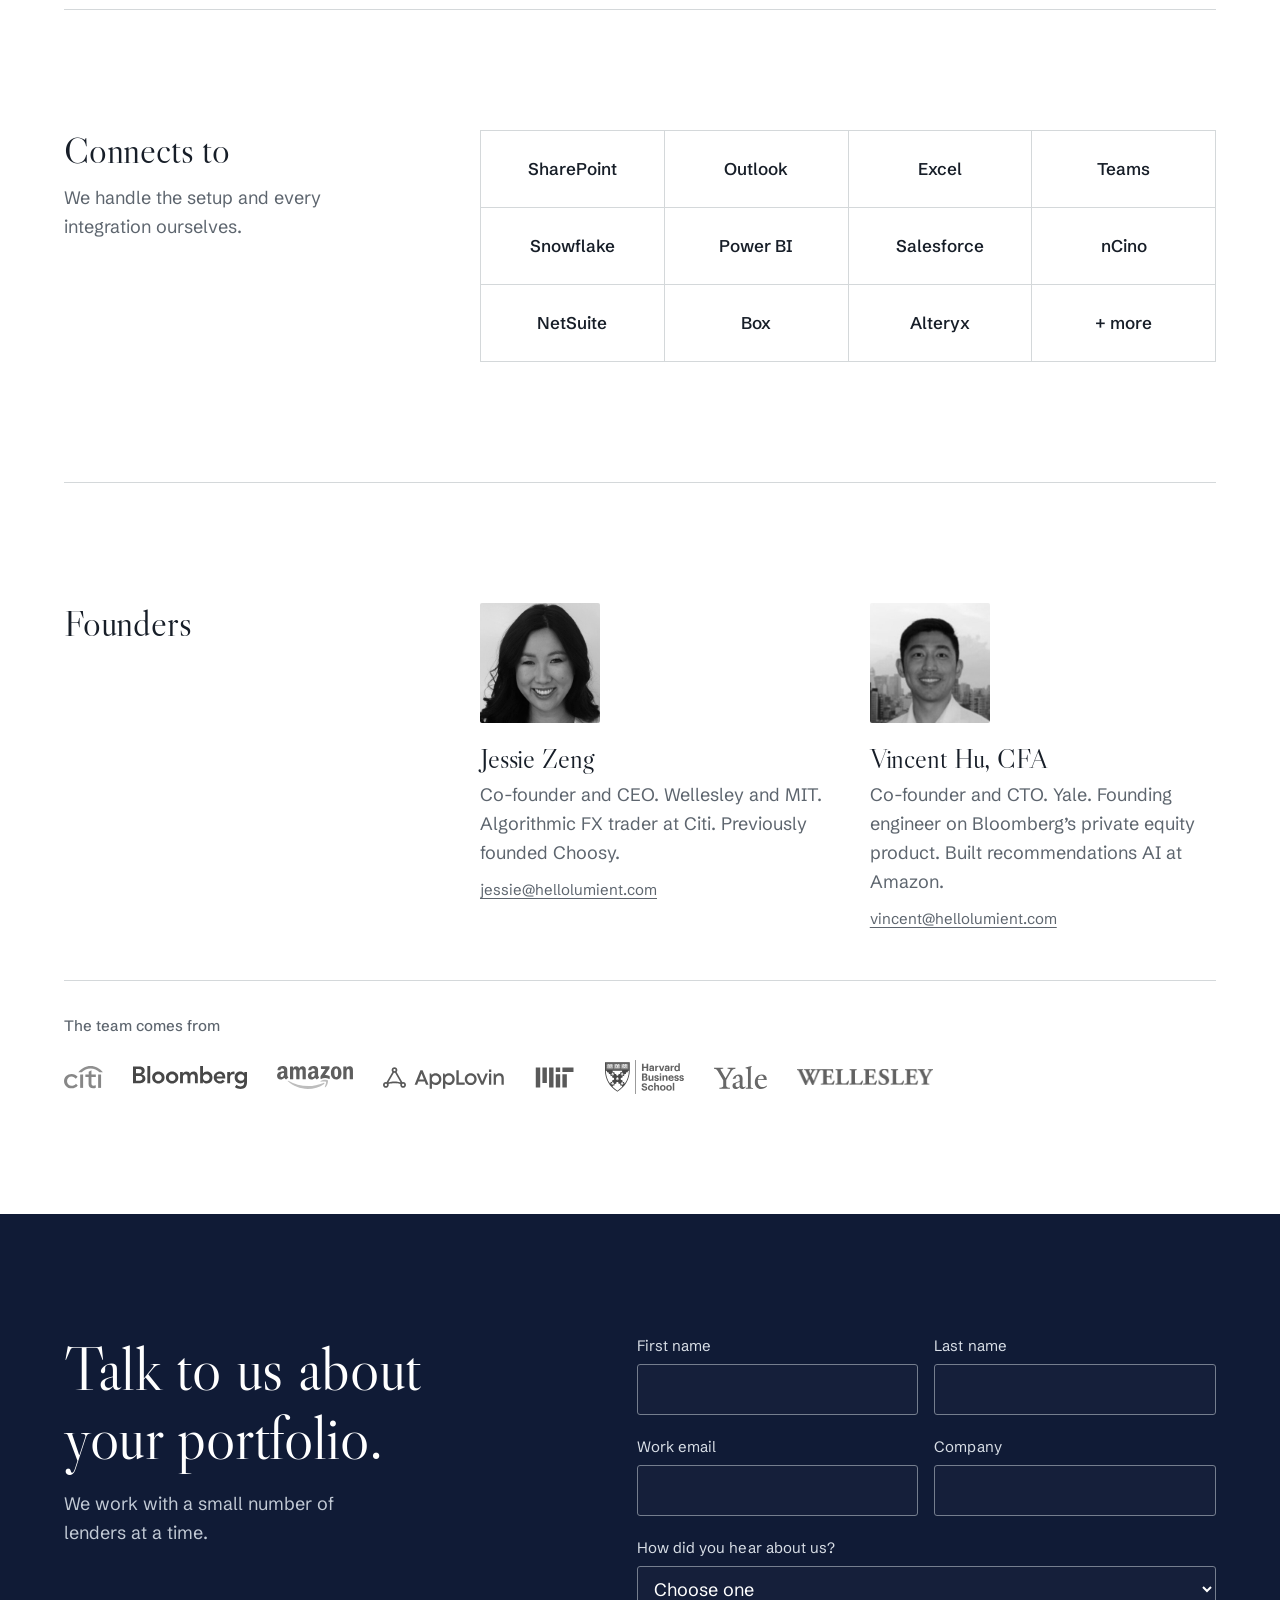
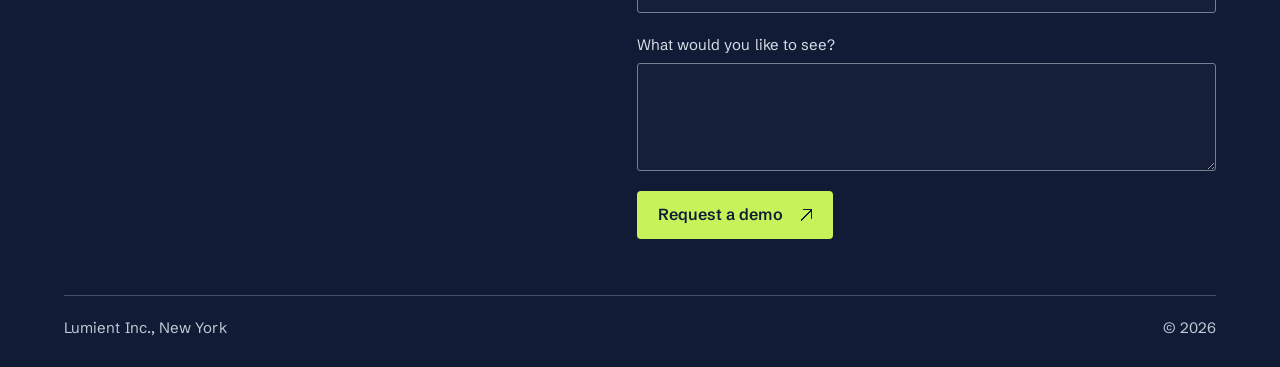
==== commit b7cf9496: "Update homepage hero headline Co-Authored-By: Claude Opus 5.5 <noreply@anthropic.com> Claude-Session" ====
--- a/index.html
+++ b/index.html
@@ -33,7 +33,7 @@
     </div>
   </div>
   <div class="in hero-copy">
-    <h1>AI for lender reporting <span>and credit monitoring</span></h1>
+    <h1>The professional's choice <span>for lender reporting and credit monitoring</span></h1>
     <p>Lumient reads your agreements, amendments, and loan tape, <span>tracks every rule and number, and flags what needs attention, with the source behind each one.</span></p>
     <a class="btn btn-cta" href="#contact">Request a demo</a>
   </div>
--- a/homepage.css
+++ b/homepage.css
@@ -47,6 +47,7 @@
 button, input, select, textarea { font: inherit; color: inherit; }
 .btn, button, .nav nav, .sheet-caption, .sheet-line, .sheet-total, .chart-axis,
 .audience, .flow-step small, .creds .lbl, .ff label, .foot, th { letter-spacing: .005em; }
+th { font-size: .9375rem; }
 [hidden] { display: none !important; }
 :focus-visible { outline: 2px solid currentColor; outline-offset: 4px; }
 .icon { width: 24px; height: 24px; flex: none; }
@@ -128,16 +129,16 @@
 .job-copy p { margin-top: 10px; max-width: 56ch; color: #414b55; }
 .job-card:first-child p { color: #d5dbe4; }
 .job-copy .audience { max-width: none; margin-top: auto; padding-top: 15px; border-top: 1px solid var(--card-line); font-size: .9375rem; }
-.job-copy p:not(.audience) { font-size: 1.125rem; margin-bottom: 18px; }
+.job-copy p:not(.audience) { margin-bottom: 18px; }
 
 .flow { --gap: clamp(56px, 4.4vw, 64px); list-style: none; display: grid; grid-template-columns: repeat(3, minmax(0, 1fr)); gap: var(--gap); padding: 0; margin: 40px 0 0; }
 .flow-step { position: relative; padding: clamp(19px, 2.4vw, 35px); border: 1px solid var(--line); }
 .flow-step:nth-child(2) { background: var(--navy); color: white; border-color: var(--navy); }
 .flow-step h3 { padding-bottom: 18px; }
 .flow-step ul { list-style: none; margin: 0; padding: 0; }
-.flow-step li { border-top: 1px solid var(--line); padding-block: 10px; font-size: 1rem; }
+.flow-step li { border-top: 1px solid var(--line); padding-block: 10px; }
 .flow-step strong { font-weight: 550; }
-.flow-step small { display: block; color: var(--muted); font-size: .9375rem; }
+.flow-step small { display: block; color: var(--muted); font-size: inherit; }
 .flow-step:nth-child(2) li { border-color: #ffffff36; }
 .flow-step:not(:last-child)::after, .flow-step:not(:last-child)::before { content: ''; position: absolute; top: 50%; }
 .flow-step:not(:last-child)::after { left: calc(100% + 7px); width: calc(var(--gap) - 20px); height: 2px; background: var(--navy); transform: translateY(-50%); }
@@ -163,7 +164,7 @@
 .workflow-layout { margin-top: 28px; }
 .workflow-step + .workflow-step { margin-top: 38px; }
 .workflow-step h4 a { text-decoration: none; }
-.workflow-step p { max-width: 48ch; margin-top: 8px; color: var(--muted); font-size: 1.0625rem; }
+.workflow-step p { max-width: 48ch; margin-top: 8px; color: var(--muted); }
 .clip-slot { margin-top: 18px; }
 .workflow-clip { display: block; width: 100%; aspect-ratio: 16 / 10; background: white; filter: saturate(.12); }
 .clip-slot video, .media-stage { border: 1px solid #aeb6bd; border-radius: 4px; overflow: hidden; }
@@ -197,7 +198,6 @@
 .comparison h2 span { color: var(--secondary); }
 .points { display: grid; grid-template-columns: repeat(3, minmax(0, 1fr)); gap: clamp(20px, 3.3vw, 50px); margin-top: 48px; }
 .points article { border-top: 1px solid var(--line); padding-top: 20px; }
-.points p { font-size: 1.0625rem; }
 .points p, .integrations p { margin-top: 12px; color: var(--muted); }
 .integrations, .founders { display: grid; grid-template-columns: minmax(0, 1fr) minmax(0, 2fr); align-items: start; gap: 48px; }
 .integrations p { max-width: 27ch; }
@@ -207,7 +207,7 @@
 .people p { color: var(--muted); }
 .people .face { display: block; width: 120px; height: 120px; border-radius: 2px; object-fit: cover; filter: grayscale(1); margin-bottom: 20px; }
 .people b { display: block; color: var(--ink); margin-bottom: 8px; }
-.people a { display: inline-block; margin-top: 10px; font-size: .9rem; }
+.people a { display: inline-block; margin-top: 10px; font-size: .9375rem; }
 .creds { grid-column: 1 / -1; padding-top: 30px; border-top: 1px solid var(--line); }
 .creds .logos { display: flex; align-items: center; flex-wrap: wrap; gap: 22px clamp(16px, 2.35vw, 38px); margin-top: 20px; }
 .logos img { width: auto; height: 23px; max-width: 136px; object-fit: contain; filter: grayscale(1); opacity: .72; }
@@ -221,7 +221,7 @@
 .demo-form { display: grid; grid-template-columns: repeat(2, minmax(0, 1fr)); gap: 20px 16px; }
 .demo-form .full, .foot { grid-column: 1 / -1; }
 .ff { display: grid; gap: 6px; min-width: 0; }
-.ff label { font-size: 1rem; color: #d9dfe7; }
+.ff label { font-size: .9375rem; color: #d9dfe7; }
 .ff input, .ff textarea, .ff select { width: 100%; border: 1px solid #757e8e; background: #ffffff05; color: white; border-radius: 3px; padding: 10px 12px; }
 .ff select { color-scheme: dark; }
 .ff select option { color: white; background: var(--navy); }
@@ -229,7 +229,7 @@
 .demo-form .hp { position: absolute; left: -9999px; }
 .demo-form .sent { color: white; }
 .closer .btn:focus-visible { outline-color: white; }
-.foot { display: flex; justify-content: space-between; padding-top: 20px; border-top: 1px solid #ffffff3b; font-size: .875rem; color: var(--pale); }
+.foot { display: flex; justify-content: space-between; padding-top: 20px; border-top: 1px solid #ffffff3b; font-size: .9375rem; color: var(--pale); }
 
 @media (max-width: 1000px) {
   .integrations, .founders { grid-template-columns: minmax(0, 1fr); gap: 32px; }
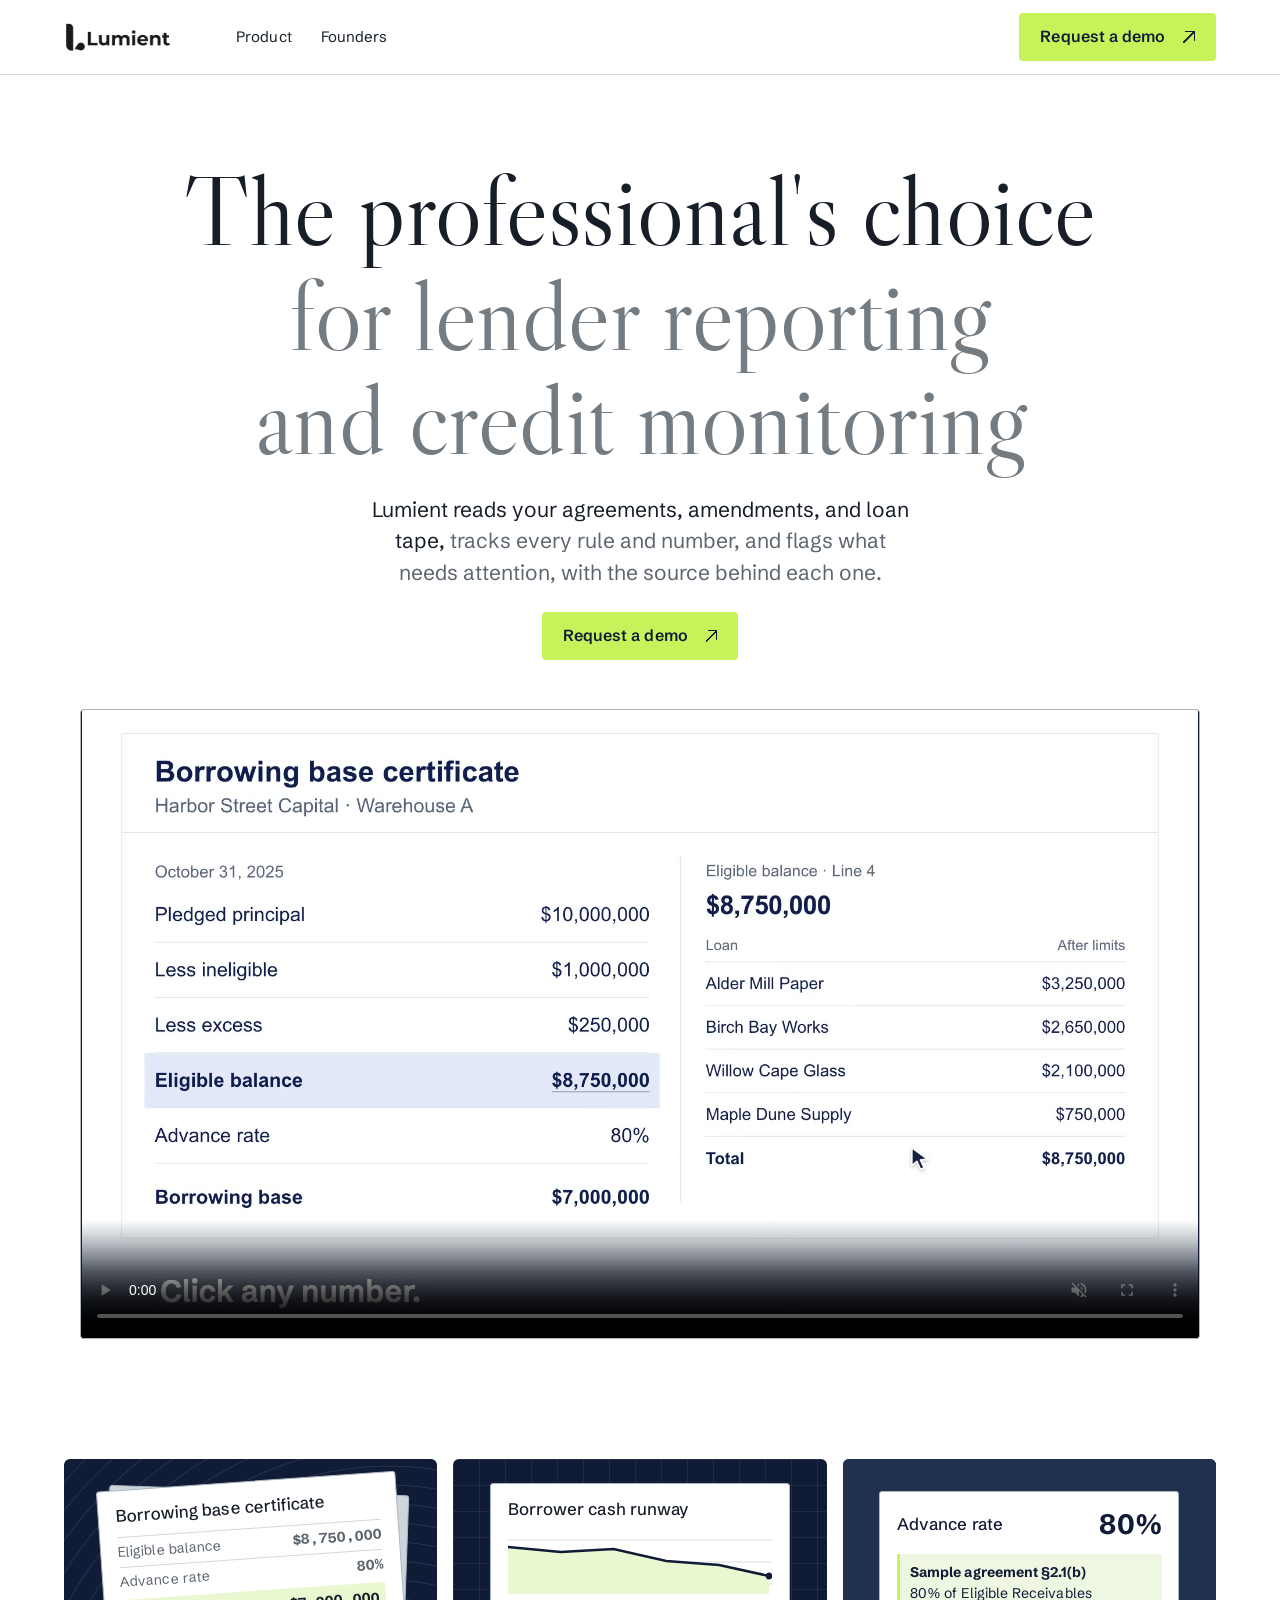
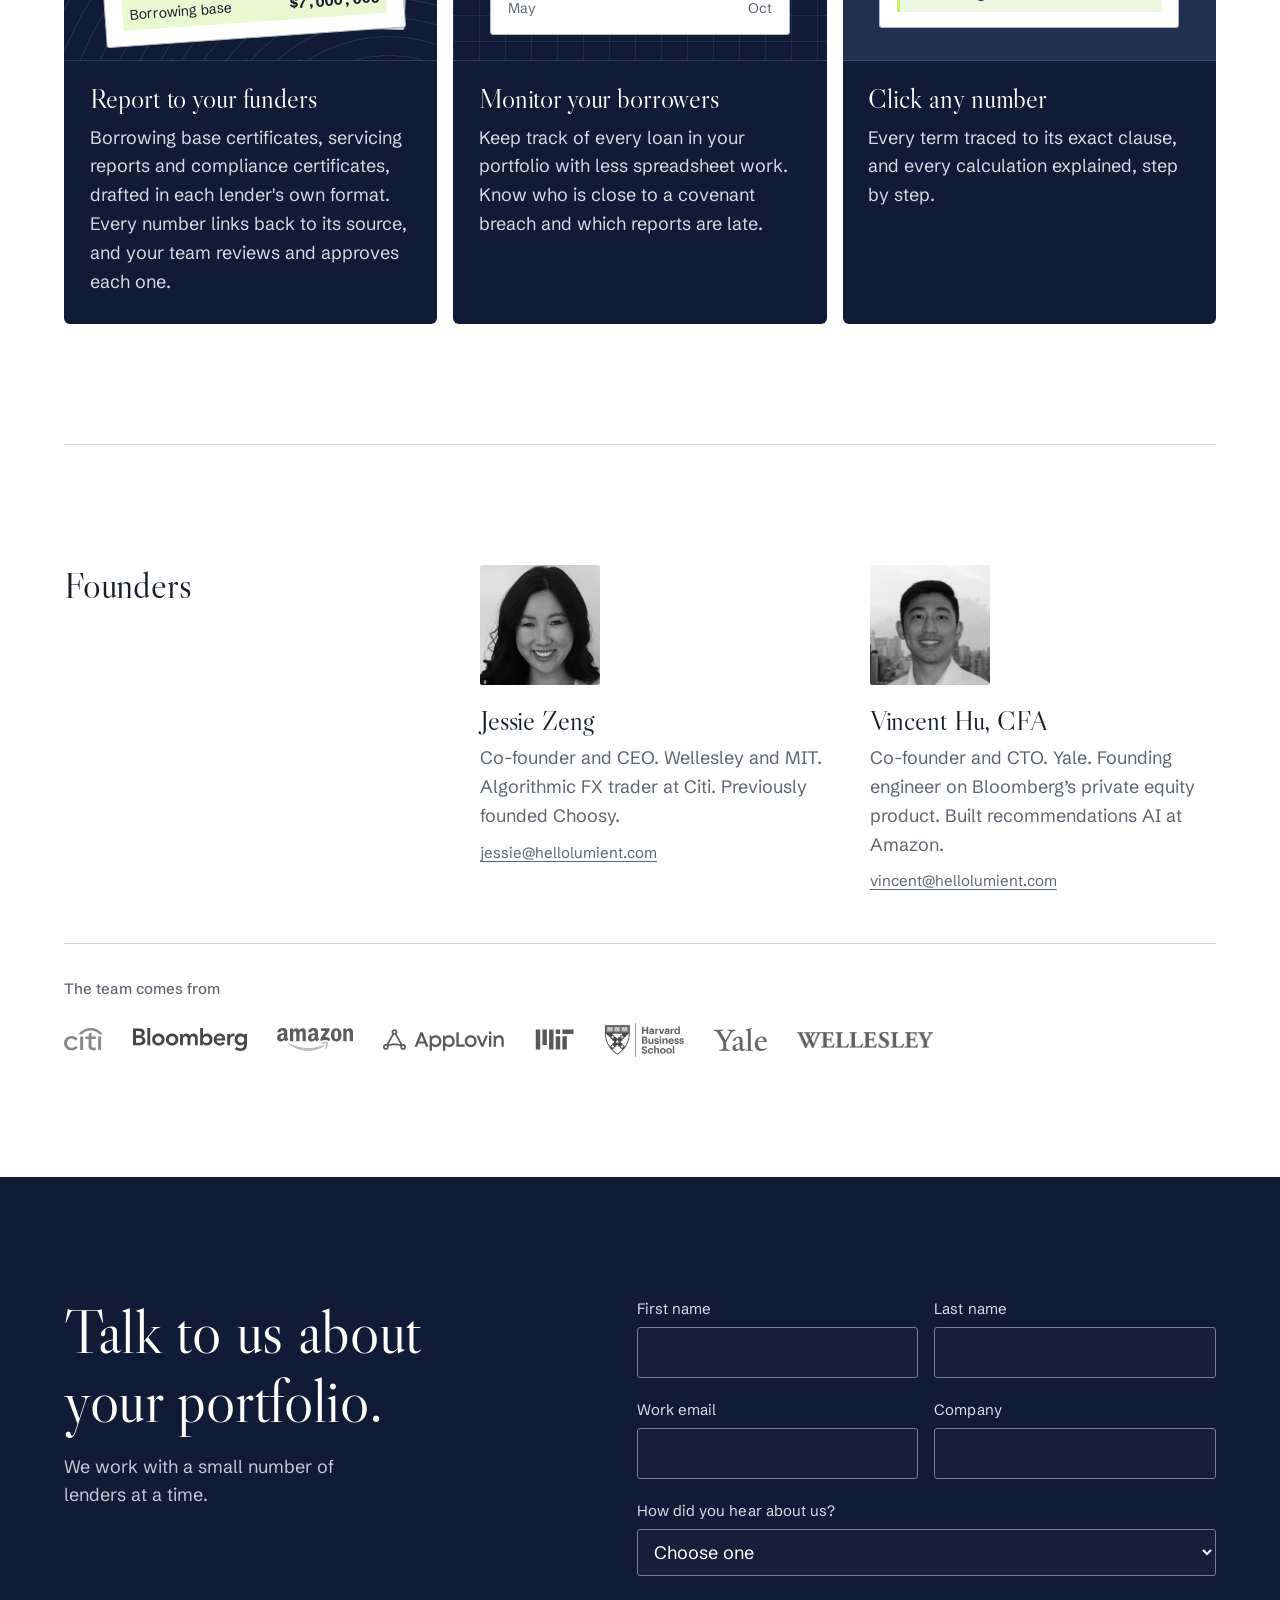
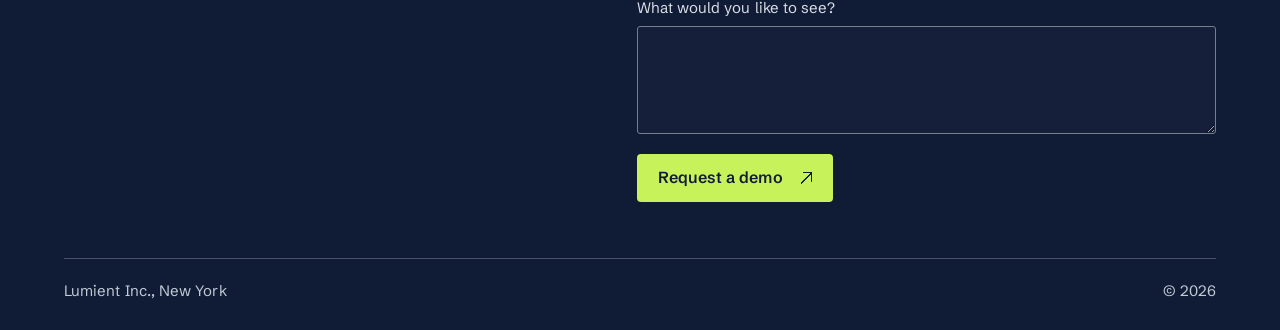
==== commit 9fbb88a7: "Simplify the homepage to three static product cards Co-Authored-By: Claude Opus 5.5 <noreply@anthrop" ====
--- a/index.html
+++ b/index.html
@@ -3,31 +3,102 @@
 <head>
   <meta charset="utf-8">
   <meta name="viewport" content="width=device-width,initial-scale=1,viewport-fit=cover">
-  <title>AI for lender reporting and credit monitoring</title>
+  <title>AI for lender reporting and credit monitoring | Lumient</title>
   <meta name="description" content="Lumient reads your agreements, amendments, and loan tape, tracks every rule and number, and flags what needs attention, with the source behind each one.">
-  <link rel="icon" href="favicon.png">
+  <link rel="canonical" href="https://hellolumient.com/">
+  <link rel="describedby" type="text/plain" href="/llms.txt">
+  <meta name="theme-color" content="#101b36">
+  <meta property="og:type" content="website">
+  <meta property="og:site_name" content="Lumient">
+  <meta property="og:title" content="AI for lender reporting and credit monitoring | Lumient">
+  <meta property="og:description" content="Lumient reads your agreements, amendments, and loan tape, tracks every rule and number, and flags what needs attention, with the source behind each one.">
+  <meta property="og:url" content="https://hellolumient.com/">
+  <meta property="og:image" content="https://hellolumient.com/og-image.png">
+  <meta property="og:image:type" content="image/png">
+  <meta property="og:image:width" content="1200">
+  <meta property="og:image:height" content="630">
+  <meta property="og:image:alt" content="The professional's choice for lender reporting and credit monitoring">
+  <meta name="twitter:card" content="summary_large_image">
+  <meta name="twitter:title" content="AI for lender reporting and credit monitoring | Lumient">
+  <meta name="twitter:description" content="Lumient reads your agreements, amendments, and loan tape, tracks every rule and number, and flags what needs attention, with the source behind each one.">
+  <meta name="twitter:image" content="https://hellolumient.com/og-image.png">
+  <meta name="twitter:image:alt" content="The professional's choice for lender reporting and credit monitoring">
+  <link rel="icon" href="/favicons/favicon.ico" sizes="16x16 32x32 48x48">
+  <link rel="icon" type="image/png" sizes="16x16" href="/favicons/favicon-16.png">
+  <link rel="icon" type="image/png" sizes="32x32" href="/favicons/favicon-32.png">
+  <link rel="icon" type="image/png" sizes="48x48" href="/favicons/favicon-48.png">
+  <link rel="icon" type="image/png" sizes="192x192" href="/favicons/icon-192.png">
+  <link rel="icon" type="image/png" sizes="512x512" href="/favicons/icon-512.png">
+  <link rel="apple-touch-icon" sizes="180x180" href="/favicons/apple-touch-icon.png">
   <link rel="preload" href="fonts/LibreCaslonDisplay-Regular.woff2" as="font" type="font/woff2" crossorigin>
   <link rel="preload" href="fonts/SchibstedGrotesk-Variable.woff2" as="font" type="font/woff2" crossorigin>
   <link rel="preload" href="lumient-film-poster.jpg" as="image" fetchpriority="high">
   <link rel="stylesheet" href="homepage.css">
   <script src="homepage.js" defer></script>
+  <script type="application/ld+json">
+  {
+    "@context": "https://schema.org",
+    "@graph": [
+      {
+        "@type": "Organization",
+        "@id": "https://hellolumient.com/#organization",
+        "name": "Lumient",
+        "legalName": "Lumient Inc.",
+        "url": "https://hellolumient.com/",
+        "logo": "https://hellolumient.com/favicons/icon-512.png",
+        "email": "vincent@hellolumient.com",
+        "address": {
+          "@type": "PostalAddress",
+          "addressLocality": "New York"
+        },
+        "founder": [
+          {
+            "@type": "Person",
+            "name": "Jessie Zeng",
+            "jobTitle": "Co-founder and CEO"
+          },
+          {
+            "@type": "Person",
+            "name": "Vincent Hu",
+            "jobTitle": "Co-founder and CTO"
+          }
+        ]
+      },
+      {
+        "@type": "WebSite",
+        "@id": "https://hellolumient.com/#website",
+        "name": "Lumient",
+        "url": "https://hellolumient.com/",
+        "publisher": {
+          "@id": "https://hellolumient.com/#organization"
+        },
+        "about": {
+          "@id": "https://hellolumient.com/#software"
+        }
+      },
+      {
+        "@type": "SoftwareApplication",
+        "@id": "https://hellolumient.com/#software",
+        "name": "Lumient",
+        "url": "https://hellolumient.com/",
+        "description": "Lumient reads your agreements, amendments, and loan tape, tracks every rule and number, and flags what needs attention, with the source behind each one.",
+        "publisher": {
+          "@id": "https://hellolumient.com/#organization"
+        }
+      }
+    ]
+  }
+  </script>
 </head>
 <body>
-<a class="skip" href="#solutions">Skip to solutions</a>
+<a class="skip" href="#product">Skip to product</a>
 <header class="hero" id="home">
   <div class="nav-wrap">
     <div class="in nav">
-      <a class="logo" href="#home" aria-label="Lumient home"><img src="logo-white.png" alt="Lumient" width="140" height="40"></a>
+      <a class="logo" href="#home" aria-label="Lumient home"><img src="logo-white.png" alt="Lumient" width="600" height="172"></a>
       <button class="nav-toggle" type="button" aria-label="Navigation menu" aria-expanded="false" aria-controls="primary-nav"><svg class="icon" viewBox="0 0 24 24" aria-hidden="true" fill="none" stroke="currentColor" stroke-width="1.6" stroke-linecap="round" stroke-linejoin="round"><path d="M3 7h18 M3 12h18 M3 17h18"/></svg></button>
       <nav aria-label="Main" id="primary-nav">
-        <details class="solutions-menu">
-          <summary>Solutions <svg class="icon" viewBox="0 0 24 24" aria-hidden="true" fill="none" stroke="currentColor" stroke-width="1.6" stroke-linecap="round" stroke-linejoin="round"><path d="m7 10 5 5 5-5"/></svg></summary>
-          <div class="dropdown">
-            <a href="#report"><svg class="icon" viewBox="0 0 24 24" aria-hidden="true" fill="none" stroke="currentColor" stroke-width="1.6" stroke-linecap="round" stroke-linejoin="round"><path d="M5 3h10l4 4v14H5z M14 3v5h5 M8 12h8 M8 16h6"/></svg> Report to your funders</a>
-            <a href="#monitor"><svg class="icon" viewBox="0 0 24 24" aria-hidden="true" fill="none" stroke="currentColor" stroke-width="1.6" stroke-linecap="round" stroke-linejoin="round"><path d="M3 18V5 M3 18h18 M6 14l4-5 4 3 6-7"/></svg> Monitor your borrowers</a>
-          </div>
-        </details>
-        <a href="#features">Product</a><a href="#team">Founders</a>
+        <a href="#product">Product</a><a href="#team">Founders</a>
       </nav>
       <a class="btn btn-cta nav-demo" href="#contact">Request a demo</a>
     </div>
@@ -41,140 +112,33 @@
     controls muted loop playsinline preload="metadata" aria-label="Lumient product film"></video>
 </header>
 <main>
-  <section class="solutions in" id="solutions" aria-label="Solutions">
-    <article class="job-card">
-      <div class="job-art report-art" aria-hidden="true">
+  <section class="product in" id="product" aria-label="Product">
+    <article class="job-card" id="report">
+      <div class="job-art report-art" role="img" aria-label="Example borrowing base certificate. An 80% advance rate on an eligible balance of $8,750,000 gives a borrowing base of $7,000,000.">
         <div class="sheet-back"></div><div class="sheet"><div class="sheet-caption">Borrowing base certificate</div><div class="sheet-line"><span>Eligible balance</span><b>$8,750,000</b></div><div class="sheet-line"><span>Advance rate</span><b>80%</b></div><div class="sheet-total"><span>Borrowing base</span><b>$7,000,000</b></div></div>
       </div>
-      <div class="job-copy"><h2><a href="#report">Report to your funders</a></h2>
-      <p>Borrowing base certificates, servicing reports and compliance certificates, drafted in each lender's own format. Every number links back to its source, and your team reviews and approves each one.</p>
-      <p class="audience">For specialty lenders and CDFIs reporting to their warehouse lenders and funders.</p></div>
+      <div class="job-copy"><h2>Report to your funders</h2>
+      <p>Borrowing base certificates, servicing reports and compliance certificates, drafted in each lender's own format. Every number links back to its source, and your team reviews and approves each one.</p></div>
     </article>
-    <article class="job-card">
-      <div class="job-art monitor-art" aria-hidden="true">
+    <article class="job-card" id="monitor">
+      <div class="job-art monitor-art" role="img" aria-label="Example borrower cash runway, declining from May to October.">
         <div class="chart-sheet"><div class="sheet-caption">Borrower cash runway</div>
-        <div class="spark"><svg viewBox="0 0 286 64" preserveAspectRatio="none"><path d="M0 10H286 M0 32H286 M0 54H286" fill="none" stroke="#d7dce0"/><path d="M0 17L57 22 114 19 171 31 228 35 282 46V64H0Z" fill="#e1e6eb"/><path d="M0 17L57 22 114 19 171 31 228 35 282 46" fill="none" stroke="#39495c" stroke-width="2.5"/><circle cx="282" cy="46" r="3.5" fill="#182537"/></svg></div>
+        <div class="spark"><svg viewBox="0 0 286 64" preserveAspectRatio="none"><path d="M0 10H286 M0 32H286 M0 54H286" fill="none" stroke="#d7dce0"/><path d="M0 17L57 22 114 19 171 31 228 35 282 46V64H0Z" fill="#eaf8d1"/><path d="M0 17L57 22 114 19 171 31 228 35 282 46" fill="none" stroke="#101b36" stroke-width="2.5"/><circle cx="282" cy="46" r="3.5" fill="#101b36"/></svg></div>
         <div class="chart-axis"><span>May</span><span>Oct</span></div></div>
       </div>
-      <div class="job-copy"><h2><a href="#monitor">Monitor your borrowers</a></h2>
-      <p>Keep track of every loan in your portfolio with less spreadsheet work. Know who is close to a covenant breach and which reports are late.</p>
-      <p class="audience">For venture and growth lenders, warehouse and lender finance, and private credit.</p></div>
+      <div class="job-copy"><h2>Monitor your borrowers</h2>
+      <p>Keep track of every loan in your portfolio with less spreadsheet work. Know who is close to a covenant breach and which reports are late.</p></div>
     </article>
-  </section>
-  <section class="how" aria-labelledby="how-title"><div class="in">
-    <h2 id="how-title">How it works</h2>
-    <ol class="flow"><li class="flow-step"><h3>Your existing systems</h3><ul><li><strong>Microsoft 365</strong> <small>SharePoint, Outlook, Excel</small></li><li><strong>Daily loan tapes</strong> <small>Alteryx, Snowflake</small></li><li><strong>Loan platform</strong> <small>Loan and collateral records</small></li><li><strong>Custom connectors</strong> <small>For any other system you use</small></li></ul></li>
-<li class="flow-step"><h3>Lumient does the work</h3><ul><li>Loads your data</li><li>Calculates borrowing bases</li><li>Explains ineligible loans</li><li>Traces every number/calculation</li><li>Keeps audit records</li></ul></li>
-<li class="flow-step"><h3>Lumient generates</h3><ul><li><strong>Lender reports</strong> <small>Borrowing base, servicing</small></li><li><strong>Compliance</strong> <small>Covenant certificates</small></li><li><strong>Dashboards and AI tools</strong> <small>Abacus (via MCP), Power BI</small></li><li><strong>Custom outputs</strong> <small>ALCO decks, liquidity reports</small></li></ul></li></ol>
-  </div></section>
-  <section class="workflows in" id="features">
-    <div class="workflow-heading"><h2>Workflows</h2><button class="motion-switch" hidden type="button">Pause animations</button></div>
-      <section class="workflow-group" id="report" aria-labelledby="report-title">
-        <h3 class="group-label" id="report-title">Report to your funders</h3>
-        <div class="workflow-layout">
-          <div class="workflow-steps">
-          <article class="workflow-step" id="step-files">
-            <h4><a href="#step-files">Files arrive and are sorted</a></h4>
-            <p>To the right lender and facility, from Alteryx, Outlook and SharePoint.</p>
-            <div class="clip-slot"><video class="workflow-clip" loading="lazy" data-src="feat-files.mp4" poster="feat-files.jpg" muted loop playsinline preload="none" aria-label="Files arrive and are sorted"></video></div>
-          </article>
-          <article class="workflow-step" id="step-borrowing-base">
-            <h4><a href="#step-borrowing-base">Click any number</a></h4>
-            <p>Every term traced to its exact clause, and every calculation explained, step by step.</p>
-            <div class="clip-slot"><video class="workflow-clip" loading="lazy" data-src="feat-borrowing-base.mp4" poster="feat-borrowing-base.jpg" muted loop playsinline preload="none" aria-label="Click any number"></video></div>
-          </article>
-          <article class="workflow-step" id="step-ineligible">
-            <h4><a href="#step-ineligible">See every loan and why it's ineligible</a></h4>
-            <p>Every ineligible loan explained, with the exact rule each one fails.</p>
-            <div class="clip-slot"><video class="workflow-clip" loading="lazy" data-src="feat-ineligible.mp4" poster="feat-ineligible.jpg" muted loop playsinline preload="none" aria-label="See every loan and why it's ineligible"></video></div>
-          </article>
-          <article class="workflow-step" id="step-template">
-            <h4><a href="#step-template">Trace every number/calculation</a></h4>
-            <p>See how the math was done, down to the formula in your Excel template.</p>
-            <div class="clip-slot"><video class="workflow-clip" loading="lazy" data-src="feat-template.mp4" poster="feat-template.jpg" muted loop playsinline preload="none" aria-label="Trace every number/calculation"></video></div>
-          </article>
-          <article class="workflow-step" id="step-sign-off">
-            <h4><a href="#step-sign-off">Certificates and reports ready for sign-off</a></h4>
-            <p>Reports that build themselves, drafted in each lender's own format. Your team reviews and approves each one.</p>
-            <div class="clip-slot"><video class="workflow-clip" loading="lazy" data-src="feat-sign-off.mp4" poster="feat-sign-off.jpg" muted loop playsinline preload="none" aria-label="Certificates and reports ready for sign-off"></video></div>
-          </article>
-          </div>
-          <div class="media-column"><div class="media-stage"></div></div>
+    <article class="job-card" id="trace">
+      <div class="job-art trace-art" role="img" aria-label="Example advance rate of 80%, traced to section 2.1(b) of the sample agreement: 80% of Eligible Receivables.">
+        <div class="source-sheet">
+          <div class="rate"><span class="sheet-caption">Advance rate</span><b>80%</b></div>
+          <div class="source-clause"><strong>Sample agreement §2.1(b)</strong><span>80% of Eligible Receivables</span></div>
         </div>
-      </section>
-      <section class="workflow-group" id="monitor" aria-labelledby="monitor-title">
-        <h3 class="group-label" id="monitor-title">Monitor your borrowers</h3>
-        <div class="workflow-layout">
-          <div class="workflow-steps">
-          <article class="workflow-step" id="step-covenants">
-            <h4><a href="#step-covenants">Know who is close to a covenant breach</a></h4>
-            <p>Every test and deadline, checked against the terms as amended.</p>
-            <div class="clip-slot"><video class="workflow-clip" loading="lazy" data-src="feat-covenants.mp4" poster="feat-covenants.jpg" muted loop playsinline preload="none" aria-label="Know who is close to a covenant breach"></video></div>
-          </article>
-          <article class="workflow-step" id="step-answers">
-            <h4><a href="#step-answers">Get answers from any loan agreement</a></h4>
-            <p>Ask about any agreement and get the answer with the clause it came from.</p>
-            <div class="clip-slot"><video class="workflow-clip" loading="lazy" data-src="feat-answers.mp4" poster="feat-answers.jpg" muted loop playsinline preload="none" aria-label="Get answers from any loan agreement"></video></div>
-          </article>
-          <article class="workflow-step" id="step-warnings">
-            <h4><a href="#step-warnings">Spot trouble before it becomes a breach</a></h4>
-            <p>Falling runway, missing reports and open post-closing items, flagged before they become breaches.</p>
-            <div class="clip-slot"><video class="workflow-clip" loading="lazy" data-src="feat-warnings.mp4" poster="feat-warnings.jpg" muted loop playsinline preload="none" aria-label="Spot trouble before it becomes a breach"></video></div>
-          </article>
-          <article class="workflow-step" id="step-review">
-            <h4><a href="#step-review">Walk into committee with the review done</a></h4>
-            <p>A dashboard and credit committee report built from the packages your borrowers send.</p>
-            <div class="clip-slot"><video class="workflow-clip" loading="lazy" data-src="feat-review.mp4" poster="feat-review.jpg" muted loop playsinline preload="none" aria-label="Walk into committee with the review done"></video></div>
-          </article>
-          <article class="workflow-step" id="step-audit">
-            <h4><a href="#step-audit">Sign off on exceptions with the full history</a></h4>
-            <p>Exceptions wait for sign-off, and every decision is recorded.</p>
-            <div class="clip-slot"><video class="workflow-clip" loading="lazy" data-src="feat-audit.mp4" poster="feat-audit.jpg" muted loop playsinline preload="none" aria-label="Sign off on exceptions with the full history"></video></div>
-          </article>
-          </div>
-          <div class="media-column"><div class="media-stage"></div></div>
-        </div>
-      </section>
-      <section class="workflow-group" id="every-team" aria-labelledby="every-team-title">
-        <h3 class="group-label" id="every-team-title">For every team</h3>
-        <div class="workflow-layout">
-          <div class="workflow-steps">
-          <article class="workflow-step" id="step-amended-clause">
-            <h4><a href="#step-amended-clause">Click to see the exact clause</a></h4>
-            <p>Showing the latest amendment version in force.</p>
-            <div class="clip-slot"><video class="workflow-clip" loading="lazy" data-src="feat-amended-clause.mp4" poster="feat-amended-clause.jpg" muted loop playsinline preload="none" aria-label="Click to see the exact clause"></video></div>
-          </article>
-          <article class="workflow-step" id="step-agreements">
-            <h4><a href="#step-agreements">Ask across every agreement</a></h4>
-            <p>Ask "Which funders must we notify on a change in key management?" and get one answer, traced to the source.</p>
-            <div class="clip-slot"><video class="workflow-clip" loading="lazy" data-src="feat-agreements.mp4" poster="feat-agreements.jpg" muted loop playsinline preload="none" aria-label="Ask across every agreement"></video></div>
-          </article>
-          <article class="workflow-step" id="step-deadlines">
-            <h4><a href="#step-deadlines">Alerts before deadlines</a></h4>
-            <p>A Teams or Outlook alert 25 days before a report or covenant test is due.</p>
-            <div class="clip-slot"><video class="workflow-clip" loading="lazy" data-src="feat-deadlines.mp4" poster="feat-deadlines.jpg" muted loop playsinline preload="none" aria-label="Alerts before deadlines"></video></div>
-          </article>
-          <article class="workflow-step" id="step-copilot">
-            <h4><a href="#step-copilot">Works with the AI you already use</a></h4>
-            <p>Feeds approved numbers to Abacus and Power BI.</p>
-            <div class="clip-slot"><video class="workflow-clip" loading="lazy" data-src="feat-copilot.mp4" poster="feat-copilot.jpg" muted loop playsinline preload="none" aria-label="Works with the AI you already use"></video></div>
-          </article>
-          </div>
-          <div class="media-column"><div class="media-stage"></div></div>
-        </div>
-      </section>
-  </section>
-  <section class="comparison"><div class="in">
-    <h2>You shouldn't have to pay for a full platform <span>when you only use a fraction of it.</span></h2>
-    <div class="points">
-      <article><h3>Up and running fast</h3><p>No migration, no new data entry. We handle the setup and every integration ourselves, so your systems, dashboards and routines stay as they are.</p></article>
-      <article><h3>The math runs in code</h3><p>General AI tools aren't built to produce lender reports you can certify. Lumient runs the rules against every loan in code, so the same inputs always give the same answer, and always uses the most advanced AI model for each task.</p></article>
-      <article><h3>Your permissions and an audit trail</h3><p>Lumient uses your Microsoft sign-in and SharePoint access, so people and their AI only see what they're cleared to see. Every number, rule change and approval is logged.</p></article>
-    </div>
-  </div></section>
-  <section class="integrations in" aria-labelledby="connects-title">
-    <div><h2 id="connects-title">Connects to</h2><p>We handle the setup and every integration ourselves.</p></div>
-    <ul><li>SharePoint</li><li>Outlook</li><li>Excel</li><li>Teams</li><li>Snowflake</li><li>Power BI</li><li>Salesforce</li><li>nCino</li><li>NetSuite</li><li>Box</li><li>Alteryx</li><li>+ more</li></ul>
+      </div>
+      <div class="job-copy"><h2>Click any number</h2>
+      <p>Every term traced to its exact clause, and every calculation explained, step by step.</p></div>
+    </article>
   </section>
 </main>
 <section class="sec" id="team">
@@ -184,7 +148,7 @@
       <p><img class="face" loading="lazy" src="jessie.jpg" alt="Jessie Zeng" width="96" height="96"><b>Jessie Zeng</b>Co-founder and CEO. Wellesley and MIT. Algorithmic FX trader at Citi. Previously founded Choosy.<br><a href="mailto:jessie@hellolumient.com">jessie@hellolumient.com</a></p>
       <p><img class="face" loading="lazy" src="vincent.jpg" alt="Vincent Hu" width="96" height="96"><b>Vincent Hu, CFA</b>Co-founder and CTO. Yale. Founding engineer on Bloomberg&rsquo;s private equity product. Built recommendations AI at Amazon.<br><a href="mailto:vincent@hellolumient.com">vincent@hellolumient.com</a></p>
     </div>
-    <div class="creds"><span class="lbl">The team comes from</span><div class="logos"><img class="lc" src="logos/citi.svg" alt="Citi" loading="lazy"><img class="ld" src="logos/citi-white.svg" alt="" aria-hidden="true" loading="lazy"><img class="lc" src="logos/bloomberg.svg" alt="Bloomberg" loading="lazy"><img class="ld" src="logos/bloomberg-white.svg" alt="" aria-hidden="true" loading="lazy"><img class="lc" src="logos/amazon.svg" alt="Amazon" loading="lazy"><img class="ld" src="logos/amazon-white.svg" alt="" aria-hidden="true" loading="lazy"><img class="lc" src="logos/applovin.svg" alt="AppLovin" loading="lazy"><img class="ld" src="logos/applovin-white.svg" alt="" aria-hidden="true" loading="lazy"><img class="lc" src="logos/mit.svg" alt="MIT" loading="lazy"><img class="ld" src="logos/mit-white.svg" alt="" aria-hidden="true" loading="lazy"><img class="lc" src="logos/hbs.svg" alt="Harvard Business School" loading="lazy"><img class="ld" src="logos/hbs-white.svg" alt="" aria-hidden="true" loading="lazy"><img class="lc" src="logos/yale.svg" alt="Yale" loading="lazy"><img class="ld" src="logos/yale-white.svg" alt="" aria-hidden="true" loading="lazy"><img class="lc" src="logos/wellesley.png" alt="Wellesley College" loading="lazy"><img class="ld" src="logos/wellesley-white.png" alt="" aria-hidden="true" loading="lazy"></div></div>
+    <div class="creds"><span class="lbl">The team comes from</span><div class="logos"><img class="lc" src="logos/citi.svg" alt="Citi" loading="lazy" width="56" height="33"><img class="ld" src="logos/citi-white.svg" alt="" aria-hidden="true" loading="lazy" width="56" height="33"><img class="lc" src="logos/bloomberg.svg" alt="Bloomberg" loading="lazy" width="88583" height="17907"><img class="ld" src="logos/bloomberg-white.svg" alt="" aria-hidden="true" loading="lazy" width="88583" height="17907"><img class="lc" src="logos/amazon.svg" alt="Amazon" loading="lazy" width="603" height="182"><img class="ld" src="logos/amazon-white.svg" alt="" aria-hidden="true" loading="lazy" width="603" height="182"><img class="lc" src="logos/applovin.svg" alt="AppLovin" loading="lazy" width="1263" height="240"><img class="ld" src="logos/applovin-white.svg" alt="" aria-hidden="true" loading="lazy" width="1263" height="240"><img class="lc" src="logos/mit.svg" alt="MIT" loading="lazy" width="449" height="252"><img class="ld" src="logos/mit-white.svg" alt="" aria-hidden="true" loading="lazy" width="449" height="252"><img class="lc" src="logos/hbs.svg" alt="Harvard Business School" loading="lazy" width="185" height="80"><img class="ld" src="logos/hbs-white.svg" alt="" aria-hidden="true" loading="lazy" width="185" height="80"><img class="lc" src="logos/yale.svg" alt="Yale" loading="lazy" width="10000" height="4321"><img class="ld" src="logos/yale-white.svg" alt="" aria-hidden="true" loading="lazy" width="10000" height="4321"><img class="lc" src="logos/wellesley.png" alt="Wellesley College" loading="lazy" width="1239" height="139"><img class="ld" src="logos/wellesley-white.png" alt="" aria-hidden="true" loading="lazy" width="1239" height="139"></div></div>
   </div>
 </section>
 
@@ -200,7 +164,7 @@
       <input type="hidden" name="from_name" value="Lumient website">
       <input type="hidden" name="cc" value="jessie@hellolumient.com">
       <input type="hidden" name="redirect" value="https://hellolumient.com/?sent=1#contact">
-      <input type="checkbox" name="botcheck" class="hp" tabindex="-1" autocomplete="off" aria-hidden="true">
+      <input type="checkbox" name="botcheck" hidden aria-label="Leave blank" class="hp" tabindex="-1" autocomplete="off" aria-hidden="true">
       <div class="ff"><label for="df-first">First name</label><input id="df-first" name="First Name" required autocomplete="given-name"></div>
       <div class="ff"><label for="df-last">Last name</label><input id="df-last" name="Last Name" required autocomplete="family-name"></div>
       <div class="ff"><label for="df-email">Work email</label><input id="df-email" type="email" name="Email" required autocomplete="email"></div>
--- a/homepage.css
+++ b/homepage.css
@@ -16,7 +16,6 @@
   --muted: #5d656e;
   --secondary: #747b81;
   --line: #d4d8da;
-  --soft: #f1f3f3;
   --navy: #101b36;
   --pale: #c2cad5;
   --cta: #c8f25a;
@@ -33,21 +32,20 @@
 body { margin: 0; background: white; color: var(--ink); font: 400 var(--body-size)/1.6 var(--sans); font-kerning: normal; letter-spacing: 0; }
 .in { width: min(calc(100% - 2 * var(--gutter)), 1248px); margin-inline: auto; }
 img { max-width: 100%; }
-h1, h2, h3, h4, p { margin: 0; }
-h1, h2, .flow-step h3, .points h3, .workflow-step h4, .people b, .group-label {
+h1, h2, p { margin: 0; }
+h1, h2, .people b {
   font: 400 var(--item-size)/1.12 var(--serif);
   font-kerning: normal;
   letter-spacing: -.005em;
   text-wrap: balance;
 }
 h2 { font-size: var(--major-size); }
-.integrations h2, .founders h2 { font-size: var(--minor-size); }
+.founders h2 { font-size: var(--minor-size); }
 a { color: inherit; text-underline-offset: .2em; }
-button, summary { cursor: pointer; }
+button { cursor: pointer; }
 button, input, select, textarea { font: inherit; color: inherit; }
 .btn, button, .nav nav, .sheet-caption, .sheet-line, .sheet-total, .chart-axis,
-.audience, .flow-step small, .creds .lbl, .ff label, .foot, th { letter-spacing: .005em; }
-th { font-size: .9375rem; }
+.source-clause, .creds .lbl, .ff label, .foot { letter-spacing: .005em; }
 [hidden] { display: none !important; }
 :focus-visible { outline: 2px solid currentColor; outline-offset: 4px; }
 .icon { width: 24px; height: 24px; flex: none; }
@@ -72,17 +70,9 @@
 .logo { display: inline-flex; }
 .logo img { width: auto; height: 31px; filter: brightness(0) saturate(100%) opacity(.9); }
 .nav nav { display: flex; align-items: center; gap: 29px; font-size: .9375rem; }
-.nav nav a, .solutions-menu summary { text-decoration: none; }
-.nav nav a:hover, .solutions-menu summary:hover { text-decoration: underline; }
+.nav nav a { text-decoration: none; }
+.nav nav a:hover { text-decoration: underline; }
 .nav-demo { margin-left: auto; white-space: nowrap; }
-.solutions-menu { position: relative; }
-.solutions-menu summary { display: inline-flex; align-items: center; gap: 5px; list-style: none; }
-summary::-webkit-details-marker { display: none; }
-summary .icon { width: 15px; height: 15px; }
-details[open] summary .icon { transform: rotate(180deg); }
-.dropdown { position: absolute; top: calc(100% + 15px); left: -16px; width: max-content; padding: 5px; border: 1px solid var(--line); background: white; }
-.dropdown a { display: flex; align-items: center; gap: 10px; padding: 10px; }
-.dropdown a:hover, .dropdown a:focus-visible { background: var(--soft); }
 .nav-toggle { display: none; }
 
 .hero-copy { text-align: center; padding-block: clamp(70px, 6.5vw, 104px) clamp(40px, 3.8vw, 66px); }
@@ -95,114 +85,42 @@
   border: 1px solid #aeb6bd; border-radius: 4px; overflow: hidden;
 }
 
-/* Each section shares a left edge and a fine rule with the next. */
-.solutions, .how > .in, .workflows, .comparison > .in, .integrations, .founders { padding-block: var(--space); }
-.how > .in, .workflows, .comparison > .in, .integrations, .founders { border-top: 1px solid var(--line); }
-.solutions { display: grid; grid-template-columns: minmax(0, 3fr) minmax(0, 2fr); gap: 16px; }
-.job-card {
-  --card-line: #c9ced2;
-  position: relative; overflow: hidden; display: flex; flex-direction: column;
-  color: var(--ink); background: #ebeeef; border-radius: 6px;
+.product, .founders { padding-block: var(--space); }
+.founders { border-top: 1px solid var(--line); }
+.product { display: grid; grid-template-columns: repeat(3, minmax(0, 1fr)); gap: 16px; }
+.job-card { overflow: hidden; border-radius: 6px; color: white; background: var(--navy); }
+.job-art {
+  display: grid; place-items: center; height: 202px; padding-inline: clamp(16px, 2.4vw, 38px);
+  color: var(--ink); border-bottom: 1px solid #ffffff24;
 }
-.job-card:first-child { --card-line: #ffffff38; background: var(--navy); color: white; }
-.job-art { display: grid; position: relative; isolation: isolate; align-items: center; justify-items: center; padding: 20px 0 14px; overflow: hidden; color: var(--ink); }
-.report-art {
-  background: repeating-radial-gradient(ellipse at 87% 170%, transparent 0 11px, #becbd81e 11.5px 12px, transparent 12.5px 18px);
+.report-art { background: repeating-radial-gradient(ellipse at 87% 170%, transparent 0 11px, #becbd81e 11.5px 12px, transparent 12.5px 18px); }
+.monitor-art { background-image: linear-gradient(#ffffff12 1px, transparent 1px), linear-gradient(90deg, #ffffff12 1px, transparent 1px); background-size: 26px 26px; }
+.trace-art { background: #203150; }
+.sheet, .sheet-back, .chart-sheet, .source-sheet {
+  grid-area: 1 / 1; width: min(100%, 300px); border: 1px solid #aeb7c1; border-radius: 3px; background: white;
 }
-.monitor-art { background-image: linear-gradient(#1527380a 1px, transparent 1px), linear-gradient(90deg,#1527380a 1px, transparent 1px); background-size: 26px 26px; }
-.sheet, .sheet-back, .chart-sheet { grid-area: 1 / 1; width: 70%; border: 1px solid #aeb7c1; border-radius: 2px; background: #fff; }
-.sheet, .chart-sheet { padding: 15px 19px; }
+.sheet, .chart-sheet, .source-sheet { padding: 15px clamp(12px, 1.3vw, 19px); }
 .sheet { transform: rotate(-4deg); }
-.sheet-back { height: 100%; transform: translate(11px,-4px) rotate(2deg); background: #cdd4dc; }
+.sheet-back { align-self: stretch; margin-block: 33px; transform: translate(6px, -2px) rotate(2deg); background: #cdd4dc; }
 .sheet-caption { font: 500 1.05rem/1.25 var(--sans); font-kerning: normal; margin-bottom: 10px; }
 .sheet-line, .sheet-total, .chart-axis { display: flex; justify-content: space-between; align-items: center; gap: 6px; font-size: .875rem; line-height: 1.5; font-variant-numeric: tabular-nums; }
 .sheet-line { color: var(--muted); padding-block: 4px; border-top: 1px solid var(--line); }
-.sheet-total { margin-top: 3px; padding: 5px 7px; background: #e8ecef; }
+.sheet-total { margin-top: 3px; padding: 5px 7px; background: #eaf8d1; }
 .spark svg { width: 100%; height: 64px; display: block; }
 .chart-axis { margin-top: 4px; color: var(--muted); }
-.job-copy { flex: 1; display: flex; flex-direction: column; padding: 20px clamp(20px, 2.2vw, 34px) 24px; }
+.rate { display: flex; align-items: center; justify-content: space-between; gap: 8px; color: var(--navy); }
+.rate .sheet-caption { margin: 0; }
+.rate b { font-size: 1.75rem; line-height: 1.25; }
+.source-clause {
+  margin-top: 12px; padding: 8px 10px; background: #eef7e2; border-left: 3px solid var(--cta);
+  font-size: .875rem; line-height: 1.5; color: var(--navy);
+}
+.source-clause strong, .source-clause span { display: block; }
+.job-copy { padding: 22px clamp(18px, 2vw, 30px) 28px; }
 .job-copy h2 { font-size: var(--item-size); text-wrap: initial; }
-.job-copy h2 a { text-decoration: none; }
-.job-copy h2 a::after { content: ''; position: absolute; inset: 0; }
-.job-copy h2 a:hover { text-decoration: underline; text-decoration-thickness: 1px; }
-.job-card:focus-within { outline: 2px solid var(--ink); outline-offset: 4px; }
-.job-copy p { margin-top: 10px; max-width: 56ch; color: #414b55; }
-.job-card:first-child p { color: #d5dbe4; }
-.job-copy .audience { max-width: none; margin-top: auto; padding-top: 15px; border-top: 1px solid var(--card-line); font-size: .9375rem; }
-.job-copy p:not(.audience) { margin-bottom: 18px; }
-
-.flow { --gap: clamp(56px, 4.4vw, 64px); list-style: none; display: grid; grid-template-columns: repeat(3, minmax(0, 1fr)); gap: var(--gap); padding: 0; margin: 40px 0 0; }
-.flow-step { position: relative; padding: clamp(19px, 2.4vw, 35px); border: 1px solid var(--line); }
-.flow-step:nth-child(2) { background: var(--navy); color: white; border-color: var(--navy); }
-.flow-step h3 { padding-bottom: 18px; }
-.flow-step ul { list-style: none; margin: 0; padding: 0; }
-.flow-step li { border-top: 1px solid var(--line); padding-block: 10px; }
-.flow-step strong { font-weight: 550; }
-.flow-step small { display: block; color: var(--muted); font-size: inherit; }
-.flow-step:nth-child(2) li { border-color: #ffffff36; }
-.flow-step:not(:last-child)::after, .flow-step:not(:last-child)::before { content: ''; position: absolute; top: 50%; }
-.flow-step:not(:last-child)::after { left: calc(100% + 7px); width: calc(var(--gap) - 20px); height: 2px; background: var(--navy); transform: translateY(-50%); }
-.flow-step:not(:last-child)::before { left: calc(100% + var(--gap) - 15px); border-block: 5px solid transparent; border-left: 9px solid var(--navy); transform: translateY(-50%); }
-
-@media (min-width: 801px) {
-  /* Four shared bands. The last band holds two single-line tasks in the middle. */
-  .flow { grid-template-rows: auto repeat(8, 1fr) 14px; row-gap: 0; }
-  .flow-step, .flow-step ul { display: grid; grid-template-rows: subgrid; }
-  .flow-step { grid-row: span 10; padding-block: 0; }
-  .flow-step h3 { padding-top: clamp(19px, 2.4vw, 35px); }
-  .flow-step ul { grid-row: span 8; }
-  .flow-step li { grid-row: span 2; align-content: center; }
-  .flow-step:nth-child(2) li:nth-last-child(-n+2) { grid-row: span 1; padding-block: 0; }
-  .flow-step:nth-child(2) li:last-child { border-top: 0; }
-}
-
-.workflow-heading { display: flex; align-items: center; justify-content: space-between; gap: 16px; }
-.motion-switch { display: inline-flex; align-items: center; gap: 9px; padding: 8px 0 8px 8px; background: transparent; border: 0; color: var(--muted); font-size: .9375rem; text-decoration: underline; text-underline-offset: 4px; }
-.workflow-group { margin-top: 72px; border-top: 1px solid var(--line); padding-top: 24px; }
-.group-label { font-size: clamp(2.5rem, 3vw, 2.75rem); color: var(--ink); }
+.job-copy p { margin-top: 10px; color: #d5dbe4; }
+.founders { display: grid; grid-template-columns: minmax(0, 1fr) minmax(0, 2fr); align-items: start; gap: 48px; }
 .creds .lbl { font: 500 .9375rem/1.4 var(--sans); font-kerning: normal; color: var(--muted); }
-.workflow-layout { margin-top: 28px; }
-.workflow-step + .workflow-step { margin-top: 38px; }
-.workflow-step h4 a { text-decoration: none; }
-.workflow-step p { max-width: 48ch; margin-top: 8px; color: var(--muted); }
-.clip-slot { margin-top: 18px; }
-.workflow-clip { display: block; width: 100%; aspect-ratio: 16 / 10; background: white; filter: saturate(.12); }
-.clip-slot video, .media-stage { border: 1px solid #aeb6bd; border-radius: 4px; overflow: hidden; }
-.media-column { display: none; }
-@media (min-width: 801px) {
-  .enhanced .workflow-group { container-type: inline-size; scroll-margin-top: max(24px, calc(50svh - 125px)); }
-  .enhanced .workflow-layout {
-    --panel-width: min(60cqw, calc(160dvh - 52px));
-    display: grid; grid-template-columns: minmax(0, 1fr) var(--panel-width); gap: clamp(32px, 4vw, 64px);
-  }
-  .enhanced .workflow-step {
-    position: relative; border-left: 1px solid var(--line); padding: 20px 0 20px 23px;
-    scroll-margin-block: max(12px, calc(50svh - 65px));
-  }
-  .enhanced .workflow-step + .workflow-step { margin-top: 0; }
-  .enhanced .workflow-step h4 a { color: var(--secondary); transition: color .18s; }
-  .enhanced .workflow-step.active h4 a, .enhanced .workflow-step h4 a:hover { color: var(--ink); }
-  .enhanced .workflow-step.active::before { content: ''; position: absolute; inset: 0 auto 0 -1px; width: 2px; background: var(--navy); }
-  .enhanced .clip-slot { display: none; }
-  .enhanced .media-column { display: block; align-self: start; position: sticky; top: calc(50dvh - var(--panel-width) * .3125); }
-  .media-stage { display: grid; aspect-ratio: 16 / 10; }
-  .media-stage video { grid-area: 1 / 1; height: 100%; min-height: 0; opacity: 0; transition: opacity .24s; }
-  .media-stage video.show { opacity: 1; z-index: 1; }
-}
-
-.comparison h2 { max-width: 32ch; }
-@media (min-width: 1100px) {
-  .comparison h2 { max-width: none; }
-  .comparison h2 span { display: block; }
-}
-.comparison h2 span { color: var(--secondary); }
-.points { display: grid; grid-template-columns: repeat(3, minmax(0, 1fr)); gap: clamp(20px, 3.3vw, 50px); margin-top: 48px; }
-.points article { border-top: 1px solid var(--line); padding-top: 20px; }
-.points p, .integrations p { margin-top: 12px; color: var(--muted); }
-.integrations, .founders { display: grid; grid-template-columns: minmax(0, 1fr) minmax(0, 2fr); align-items: start; gap: 48px; }
-.integrations p { max-width: 27ch; }
-.integrations ul { display: grid; grid-template-columns: repeat(4, minmax(0, 1fr)); list-style: none; padding: 0; margin: 0; border: solid var(--line); border-width: 1px 0 0 1px; }
-.integrations li { min-height: clamp(68px, 6vw, 90px); display: flex; align-items: center; justify-content: center; border: solid var(--line); border-width: 0 1px 1px 0; color: var(--ink); font-size: 1.0625rem; font-weight: 550; }
 .people { display: grid; grid-template-columns: repeat(2, minmax(0, 1fr)); gap: clamp(24px, 3.4vw, 52px); }
 .people p { color: var(--muted); }
 .people .face { display: block; width: 120px; height: 120px; border-radius: 2px; object-fit: cover; filter: grayscale(1); margin-bottom: 20px; }
@@ -232,8 +150,7 @@
 .foot { display: flex; justify-content: space-between; padding-top: 20px; border-top: 1px solid #ffffff3b; font-size: .9375rem; color: var(--pale); }
 
 @media (max-width: 1000px) {
-  .integrations, .founders { grid-template-columns: minmax(0, 1fr); gap: 32px; }
-  .integrations p { max-width: none; }
+  .founders { grid-template-columns: minmax(0, 1fr); gap: 32px; }
 }
 @media (min-width: 681px) and (max-width: 900px) {
   .nav { gap: 16px; }
@@ -243,13 +160,7 @@
 @media (max-width: 800px) {
   :root { --space: 78px; --body-size: 1.0625rem; }
   .hero h1 { font-size: clamp(3.2rem, 8.2vw, 4.5rem); }
-  .flow { grid-template-columns: 1fr; --gap: 36px; }
-  .flow-step { padding: 24px; }
-  .flow-step:not(:last-child)::after { left: 50%; top: calc(100% + 5px); width: 2px; height: calc(var(--gap) - 16px); transform: translateX(-50%); }
-  .flow-step:not(:last-child)::before { left: 50%; top: calc(100% + var(--gap) - 12px); border: solid transparent; border-width: 9px 5px 0; border-top-color: var(--navy); transform: translateX(-50%); }
-  .workflow-step { scroll-margin-top: 20px; }
-  .points { grid-template-columns: 1fr; }
-  .points p { max-width: 62ch; }
+  .product { grid-template-columns: 1fr; }
   .closer .in { grid-template-columns: 1fr; gap: 36px; }
   .contact-intro h2, .contact-intro p { max-width: none; }
 }
@@ -263,23 +174,15 @@
   .enhanced .nav-toggle { display: grid; place-items: center; order: 3; padding: 0; width: 40px; height: 40px; background: transparent; border: none; }
   .enhanced .nav nav { display: none; }
   .enhanced .nav nav.open { position: absolute; display: flex; flex-direction: column; align-items: stretch; gap: 0; top: 100%; right: 0; width: min(300px, 100%); padding: 8px; background: white; border: 1px solid var(--line); }
-  .nav nav > a, .solutions-menu summary { padding: 10px; }
-  .solutions-menu summary { display: flex; justify-content: space-between; }
-  .dropdown { position: static; padding: 0 5px; width: auto; border: 0; }
+  .nav nav > a { padding: 10px; }
   html:not(.enhanced) .nav { padding-block: 10px; }
   .hero-copy { padding-block: 60px 32px; }
   .hero h1 { max-width: 15ch; margin-inline: auto; font-size: clamp(3rem, 13.5vw, 4.75rem); }
   .hero h1 span { display: inline; }
   .hero-copy p { margin-block: 18px 22px; }
-  .solutions, .people { grid-template-columns: 1fr; }
+  .people { grid-template-columns: 1fr; }
   .sheet { padding-inline: 12px; }
   .sheet-caption { font-size: 1rem; }
-  .flow, .points { margin-top: 28px; }
-  .workflow-layout { margin-top: 22px; }
-  .group-label { font-size: 1.875rem; }
-  .workflow-heading { align-items: baseline; }
-  .workflow-step h4 { max-width: 23ch; }
-  .integrations ul { grid-template-columns: repeat(2, minmax(0, 1fr)); }
   .founders { gap: 25px; }
   .people { gap: 32px; }
   .creds { margin-top: 8px; padding-top: 20px; }
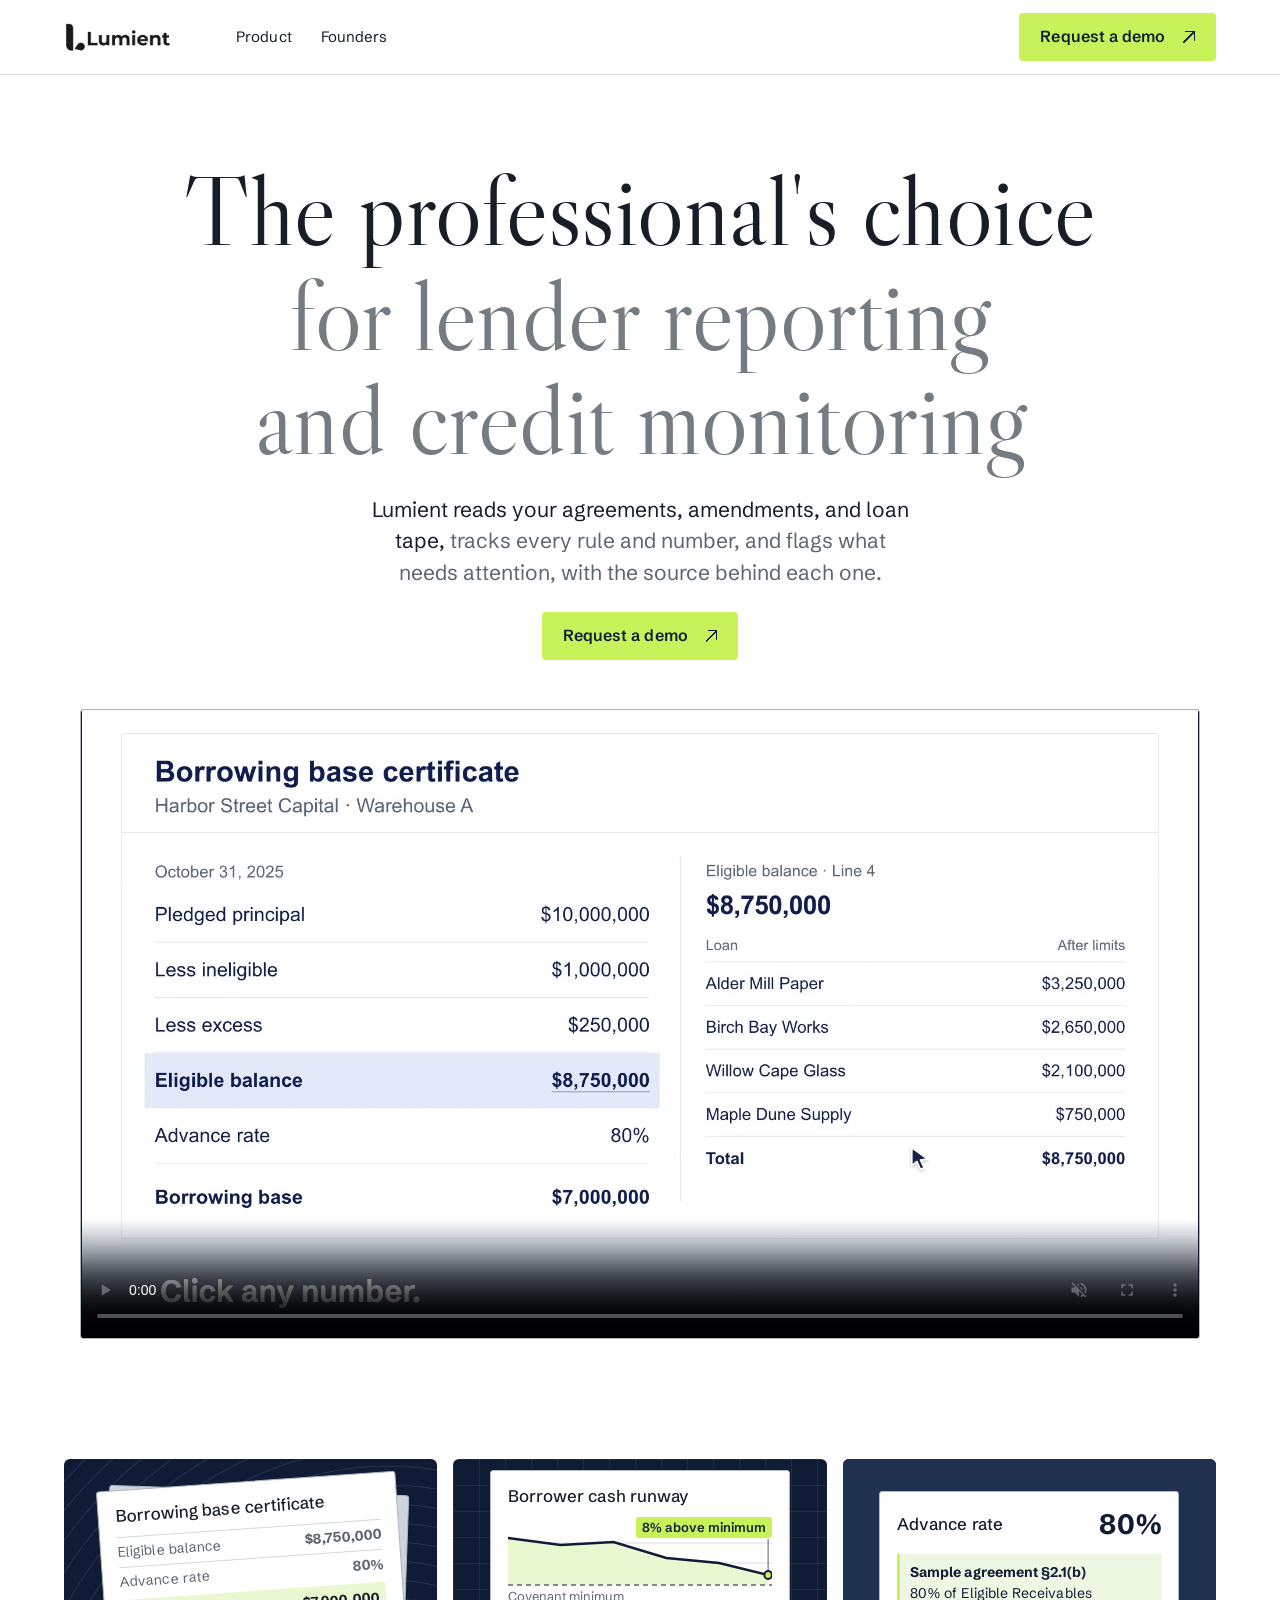
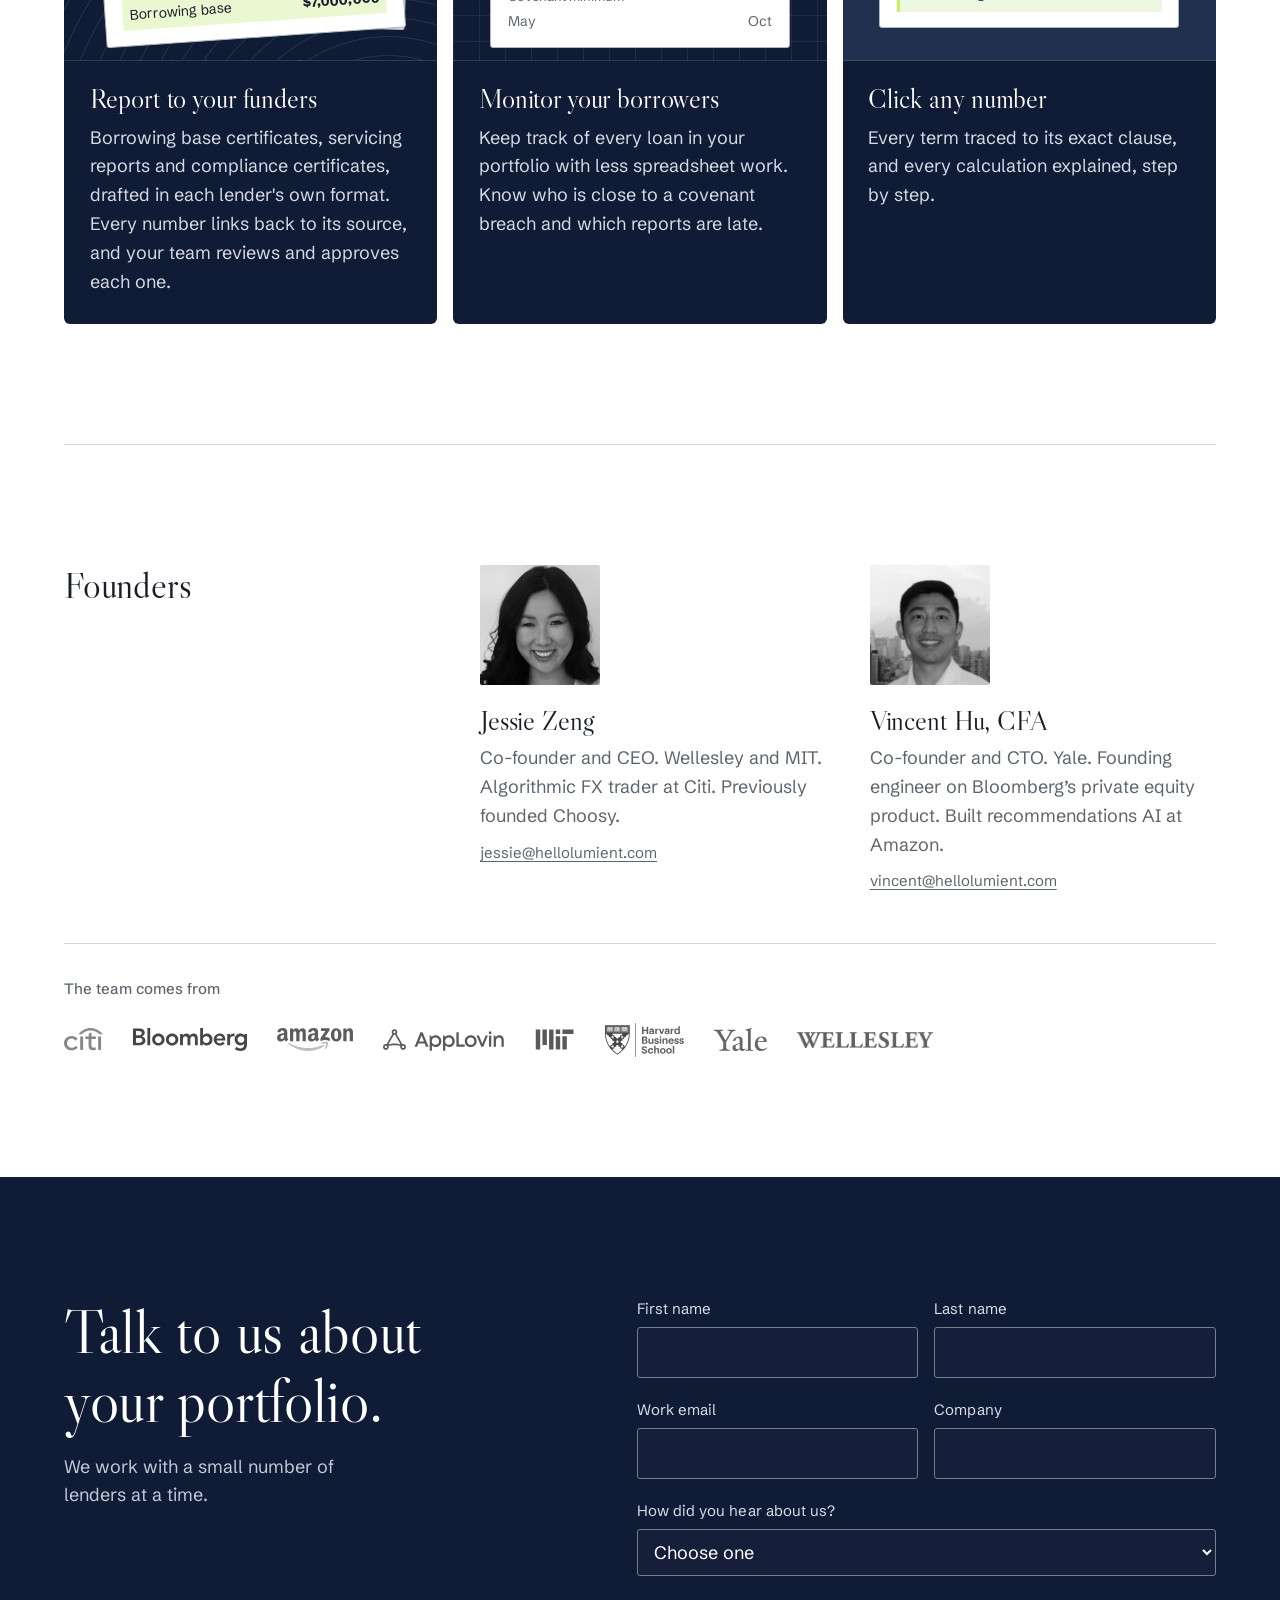
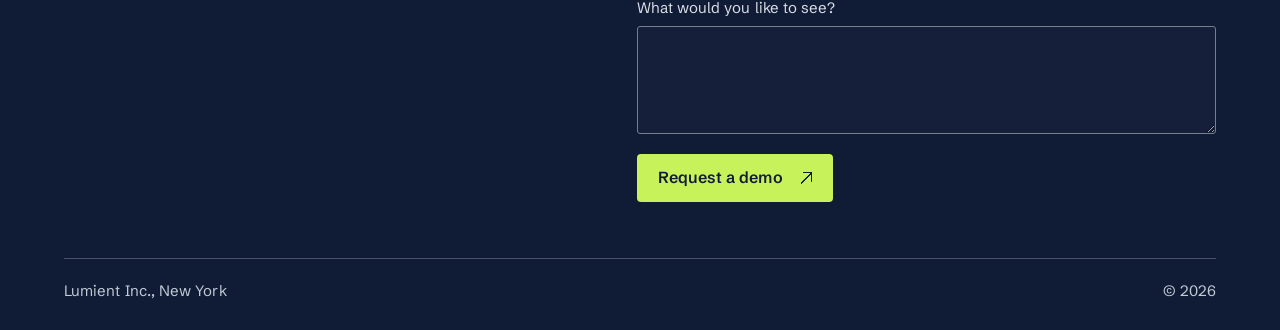
==== commit 1be5e898: "Show October cash runway against the covenant minimum Co-Authored-By: Claude Opus 5.5 <noreply@anthr" ====
--- a/index.html
+++ b/index.html
@@ -121,9 +121,20 @@
       <p>Borrowing base certificates, servicing reports and compliance certificates, drafted in each lender's own format. Every number links back to its source, and your team reviews and approves each one.</p></div>
     </article>
     <article class="job-card" id="monitor">
-      <div class="job-art monitor-art" role="img" aria-label="Example borrower cash runway, declining from May to October.">
+      <div class="job-art monitor-art" role="img" aria-label="Example borrower cash runway declines from May to October, ending 8% above its covenant minimum.">
         <div class="chart-sheet"><div class="sheet-caption">Borrower cash runway</div>
-        <div class="spark"><svg viewBox="0 0 286 64" preserveAspectRatio="none"><path d="M0 10H286 M0 32H286 M0 54H286" fill="none" stroke="#d7dce0"/><path d="M0 17L57 22 114 19 171 31 228 35 282 46V64H0Z" fill="#eaf8d1"/><path d="M0 17L57 22 114 19 171 31 228 35 282 46" fill="none" stroke="#101b36" stroke-width="2.5"/><circle cx="282" cy="46" r="3.5" fill="#101b36"/></svg></div>
+        <div class="spark">
+          <svg viewBox="0 0 286 90" preserveAspectRatio="none" aria-hidden="true">
+            <path d="M0 26H286 M0 46H286" fill="none" stroke="#d7dce0"/>
+            <path d="M0 21L57 28 114 25 171 41 228 46 281 58V68H0Z" fill="#eaf8d1"/>
+            <path d="M0 21L57 28 114 25 171 41 228 46 281 58" fill="none" stroke="var(--navy)" stroke-width="2.5" vector-effect="non-scaling-stroke"/>
+            <path d="M0 68H286" fill="none" stroke="var(--muted)" stroke-width="1.5" stroke-dasharray="5 4" vector-effect="non-scaling-stroke"/>
+            <path d="M281 22V58" fill="none" stroke="var(--muted)" vector-effect="non-scaling-stroke"/>
+            <circle cx="281" cy="58" r="4" fill="var(--cta)" stroke="var(--navy)" stroke-width="2" vector-effect="non-scaling-stroke"/>
+          </svg>
+          <span class="runway-margin">8% above minimum</span>
+          <span class="runway-minimum">Covenant minimum</span>
+        </div>
         <div class="chart-axis"><span>May</span><span>Oct</span></div></div>
       </div>
       <div class="job-copy"><h2>Monitor your borrowers</h2>
--- a/homepage.css
+++ b/homepage.css
@@ -103,10 +103,13 @@
 .sheet { transform: rotate(-4deg); }
 .sheet-back { align-self: stretch; margin-block: 33px; transform: translate(6px, -2px) rotate(2deg); background: #cdd4dc; }
 .sheet-caption { font: 500 1.05rem/1.25 var(--sans); font-kerning: normal; margin-bottom: 10px; }
-.sheet-line, .sheet-total, .chart-axis { display: flex; justify-content: space-between; align-items: center; gap: 6px; font-size: .875rem; line-height: 1.5; font-variant-numeric: tabular-nums; }
+.sheet-line, .sheet-total, .chart-axis { display: flex; justify-content: space-between; align-items: center; gap: 6px; font-size: .875rem; line-height: 1.5; }
 .sheet-line { color: var(--muted); padding-block: 4px; border-top: 1px solid var(--line); }
 .sheet-total { margin-top: 3px; padding: 5px 7px; background: #eaf8d1; }
-.spark svg { width: 100%; height: 64px; display: block; }
+.spark { position: relative; font-size: .8125rem; line-height: 1.3; }
+.spark svg { width: 100%; height: 90px; display: block; }
+.runway-margin { position: absolute; top: 0; right: 0; padding: 2px 6px; border-radius: 3px; color: var(--navy); background: var(--cta); font-weight: 600; }
+.runway-minimum { position: absolute; top: 71px; left: 0; color: var(--muted); }
 .chart-axis { margin-top: 4px; color: var(--muted); }
 .rate { display: flex; align-items: center; justify-content: space-between; gap: 8px; color: var(--navy); }
 .rate .sheet-caption { margin: 0; }
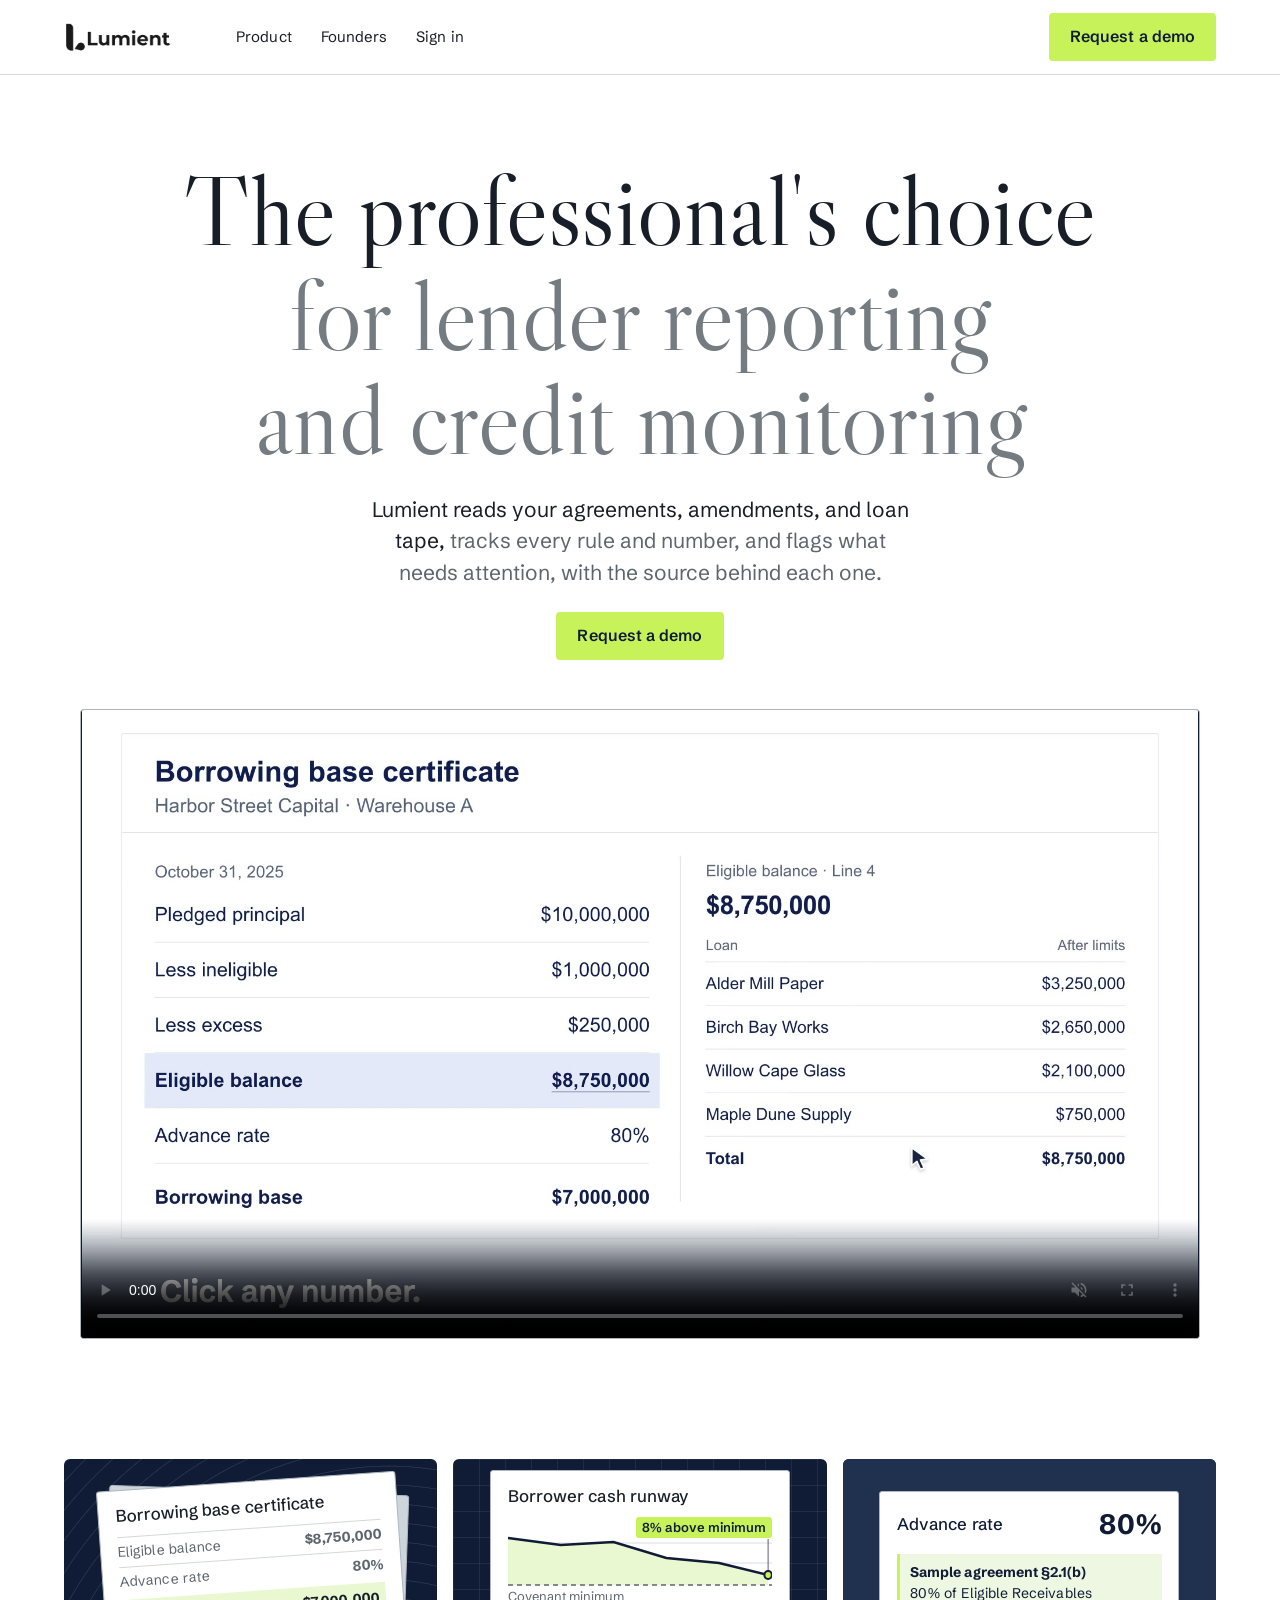
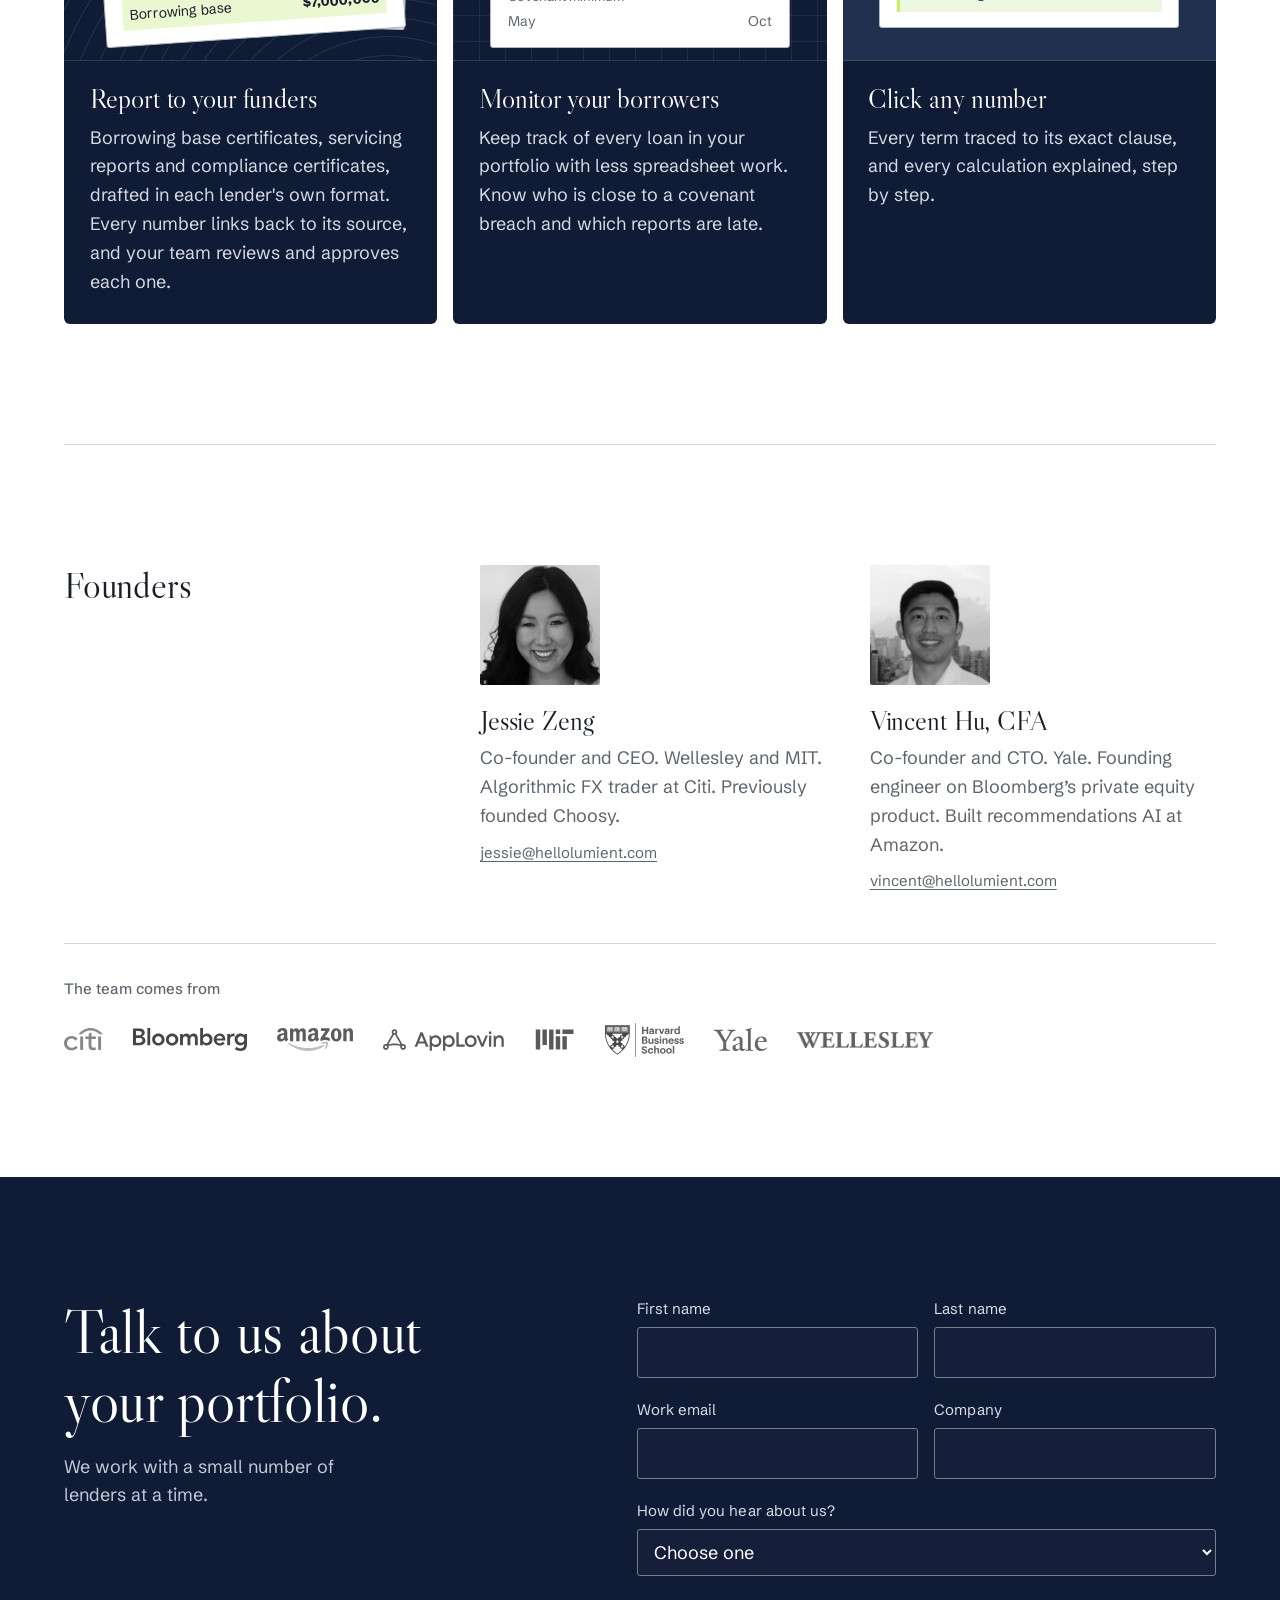
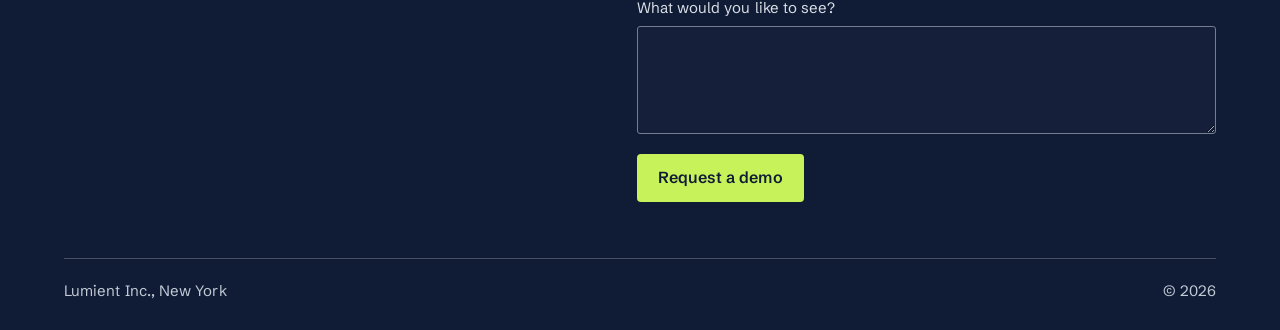
==== commit be14037a: "Add sign-in page (work in progress) Saved from the local worktree before handing the site to Jessie," ====
--- a/index.html
+++ b/index.html
@@ -98,7 +98,7 @@
       <a class="logo" href="#home" aria-label="Lumient home"><img src="logo-white.png" alt="Lumient" width="600" height="172"></a>
       <button class="nav-toggle" type="button" aria-label="Navigation menu" aria-expanded="false" aria-controls="primary-nav"><svg class="icon" viewBox="0 0 24 24" aria-hidden="true" fill="none" stroke="currentColor" stroke-width="1.6" stroke-linecap="round" stroke-linejoin="round"><path d="M3 7h18 M3 12h18 M3 17h18"/></svg></button>
       <nav aria-label="Main" id="primary-nav">
-        <a href="#product">Product</a><a href="#team">Founders</a>
+        <a href="#product">Product</a><a href="#team">Founders</a><a href="/signin/">Sign in</a>
       </nav>
       <a class="btn btn-cta nav-demo" href="#contact">Request a demo</a>
     </div>
--- a/homepage.css
+++ b/homepage.css
@@ -50,17 +50,11 @@
 :focus-visible { outline: 2px solid currentColor; outline-offset: 4px; }
 .icon { width: 24px; height: 24px; flex: none; }
 .btn {
-  display: inline-flex; align-items: center; justify-content: center; gap: 18px;
+  display: inline-flex; align-items: center; justify-content: center;
   min-height: 48px; padding: 11px 20px; border-radius: 4px; border: 1px solid transparent;
   font: 600 1rem/1.35 var(--sans); font-kerning: normal; text-decoration: none;
 }
 .btn-cta { background: var(--cta); color: var(--navy); }
-.btn-cta::after {
-  content: ''; width: .72em; height: .72em;
-  background: linear-gradient(currentColor, currentColor) right top / 82% 1.4px no-repeat,
-              linear-gradient(currentColor, currentColor) right top / 1.4px 82% no-repeat,
-              linear-gradient(-45deg, transparent 45%, currentColor 46% 54%, transparent 55%);
-}
 .btn-cta:hover { background: #d6fa7e; }
 .skip { position: absolute; z-index: 10; background: white; padding: 8px 16px; transform: translateY(-150%); }
 .skip:focus { transform: translateY(4px); }
@@ -158,7 +152,7 @@
 @media (min-width: 681px) and (max-width: 900px) {
   .nav { gap: 16px; }
   .nav nav { gap: 16px; }
-  .nav-demo { padding-inline: 12px; gap: 9px; }
+  .nav-demo { padding-inline: 12px; }
 }
 @media (max-width: 800px) {
   :root { --space: 78px; --body-size: 1.0625rem; }
@@ -171,7 +165,7 @@
   :root { --space: 64px; }
   .nav { min-height: 64px; gap: clamp(6px, 2vw, 10px); flex-wrap: wrap; }
   .logo img { height: 26px; }
-  .nav-demo { padding-inline: 12px; gap: 9px; }
+  .nav-demo { padding-inline: 12px; }
   .nav nav { order: 3; width: 100%; gap: 12px; flex-wrap: wrap; }
   .enhanced .nav { flex-wrap: nowrap; }
   .enhanced .nav-toggle { display: grid; place-items: center; order: 3; padding: 0; width: 40px; height: 40px; background: transparent; border: none; }
